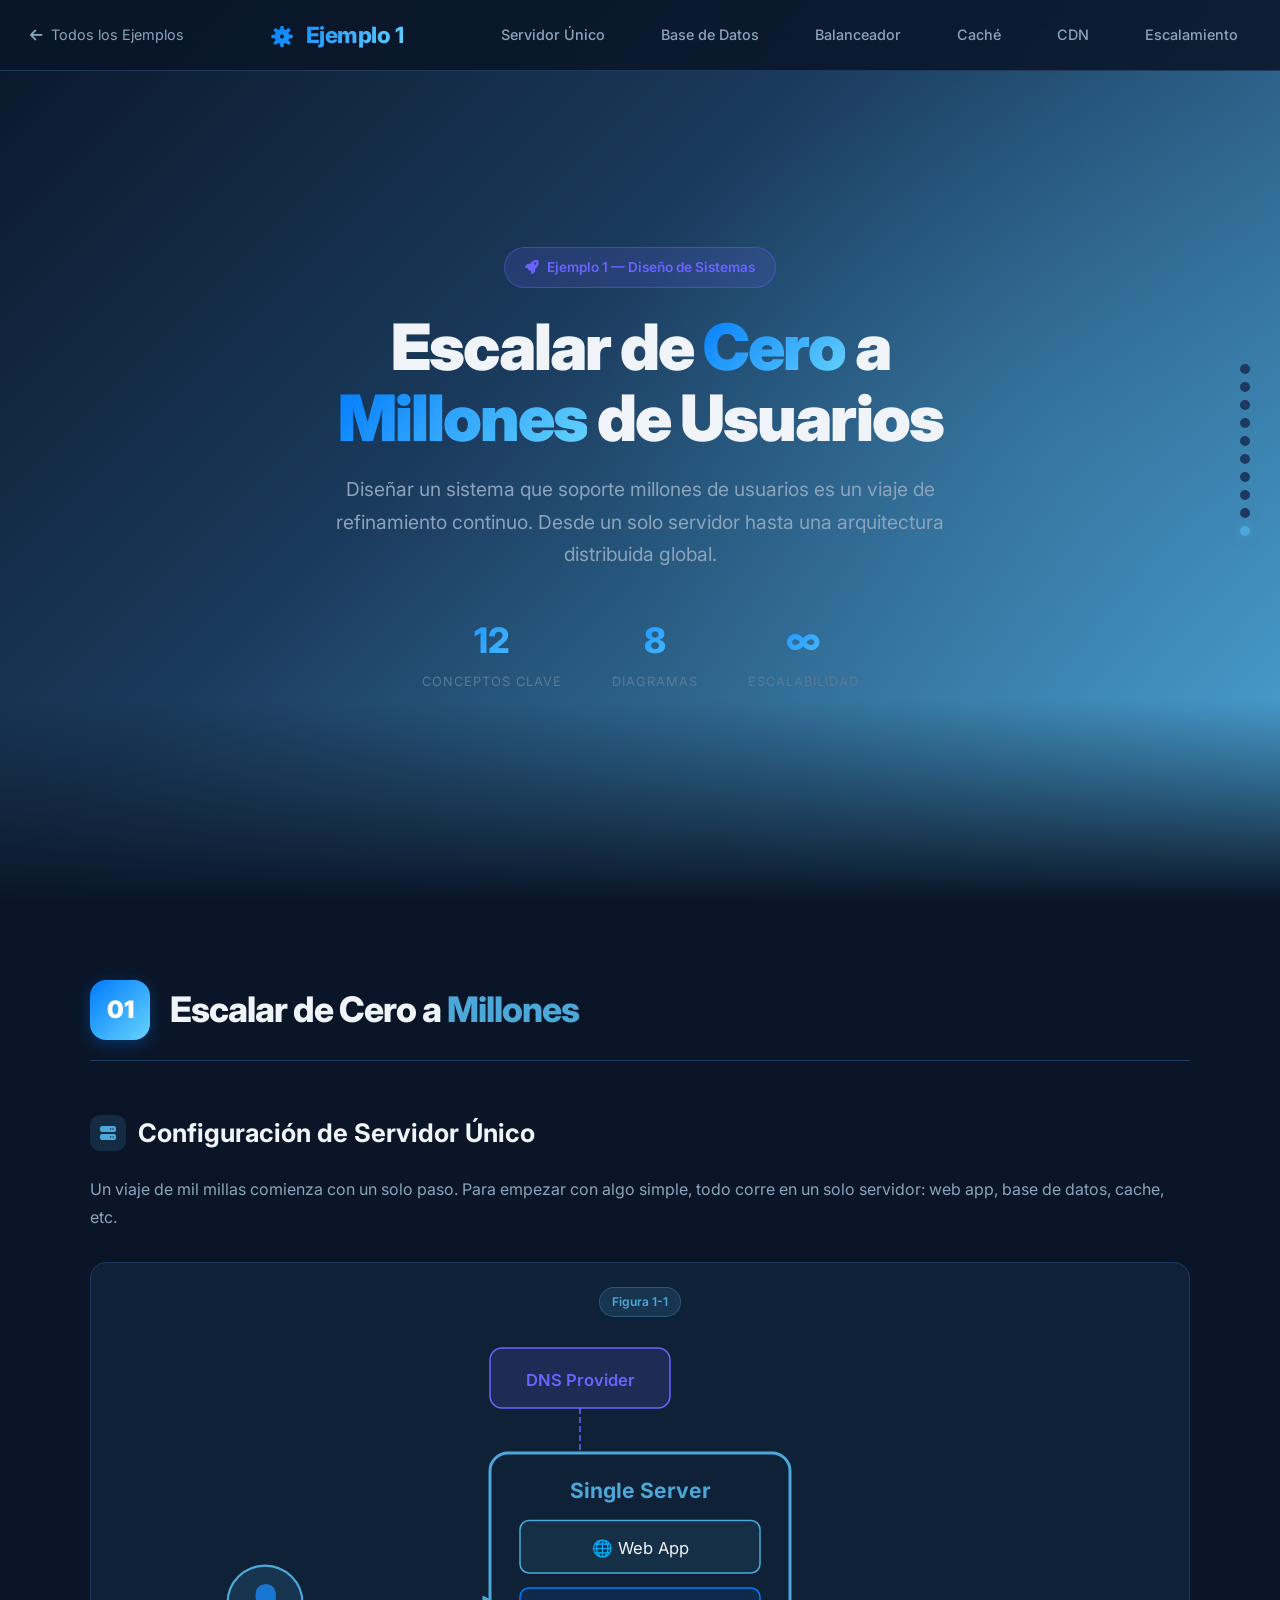
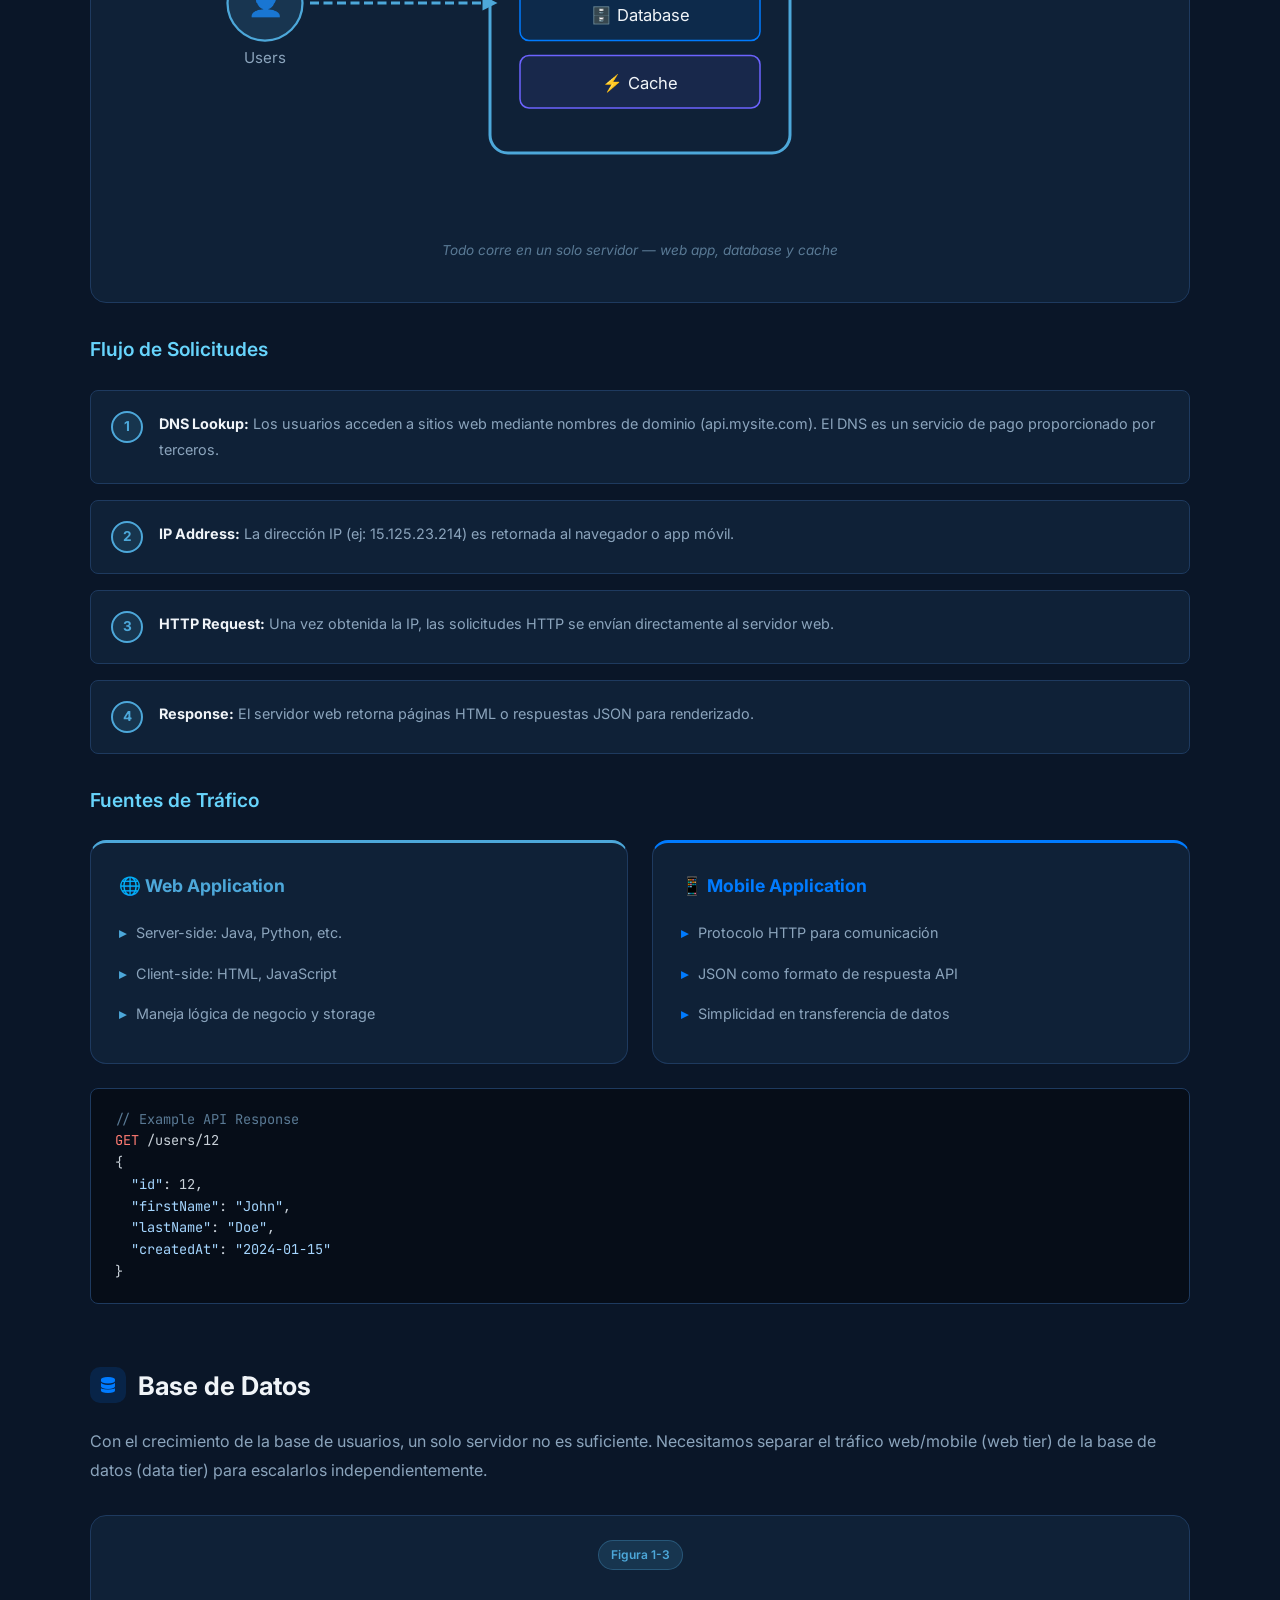
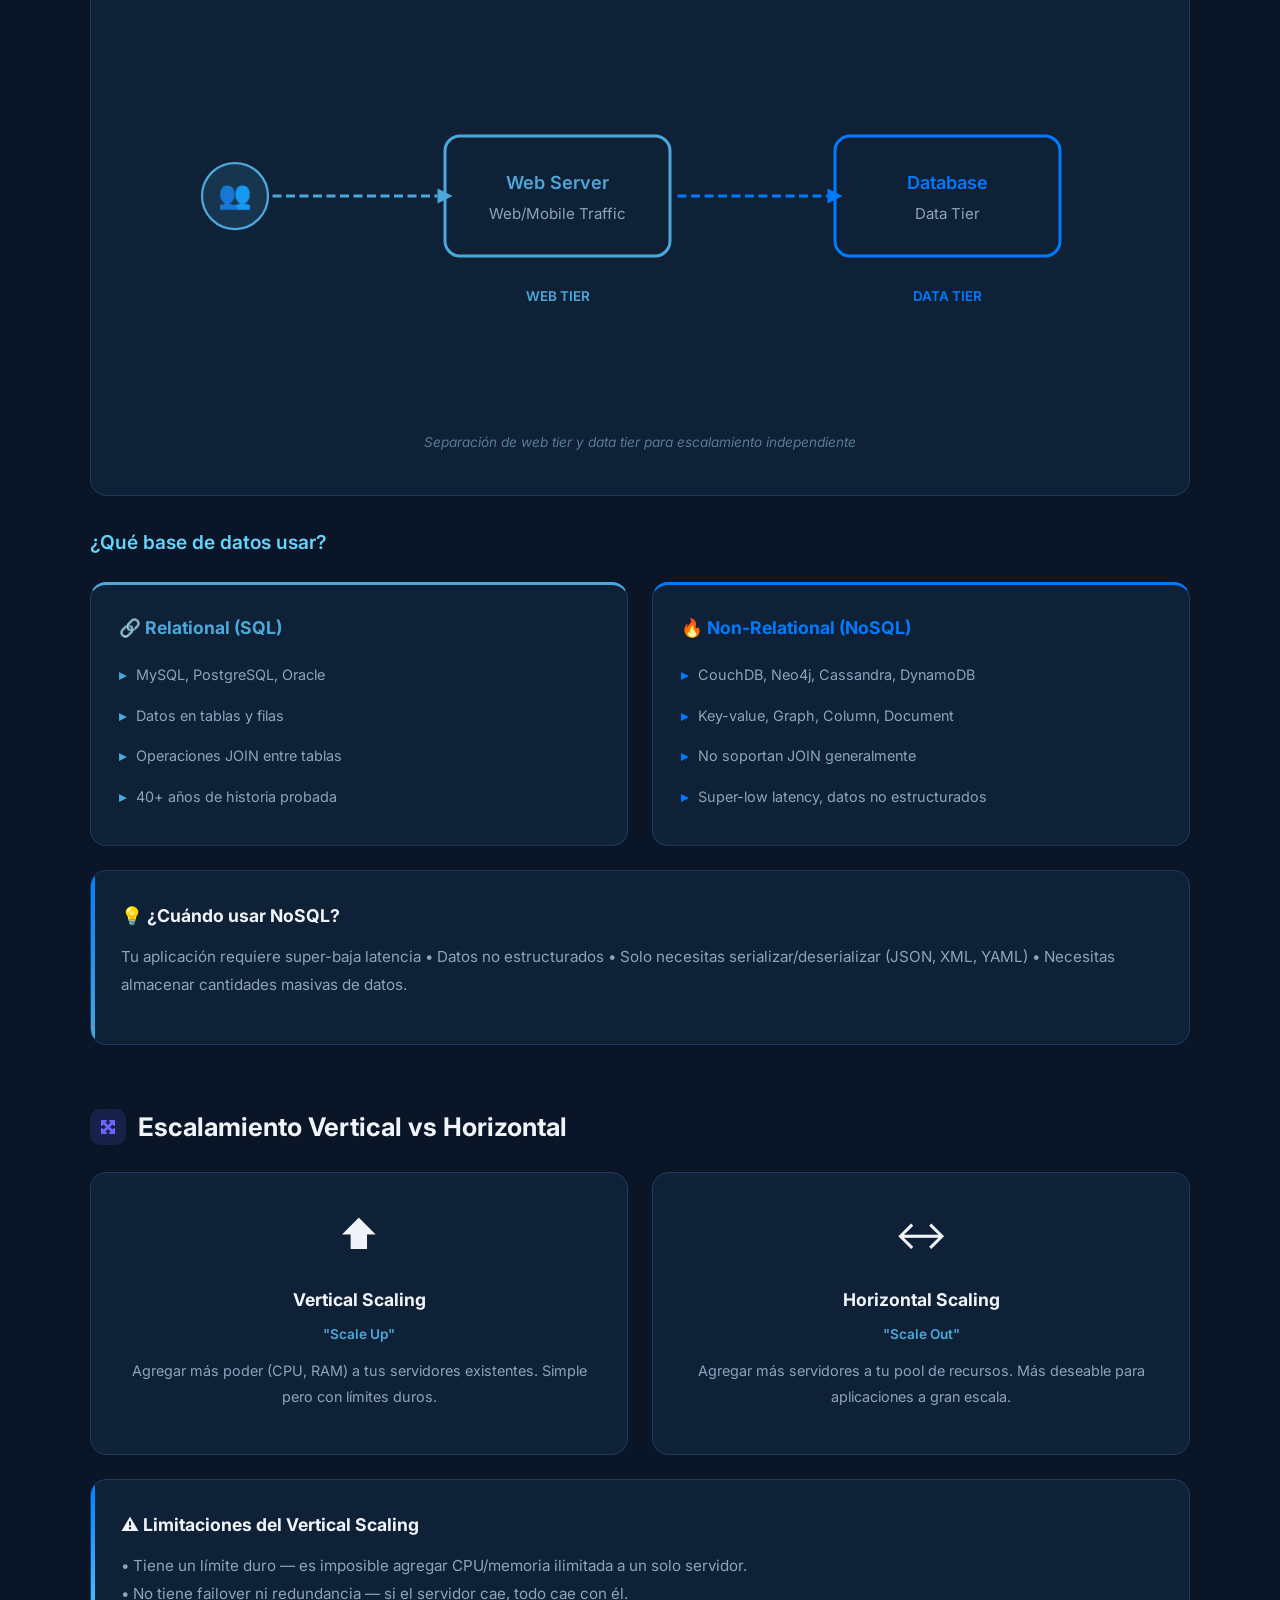
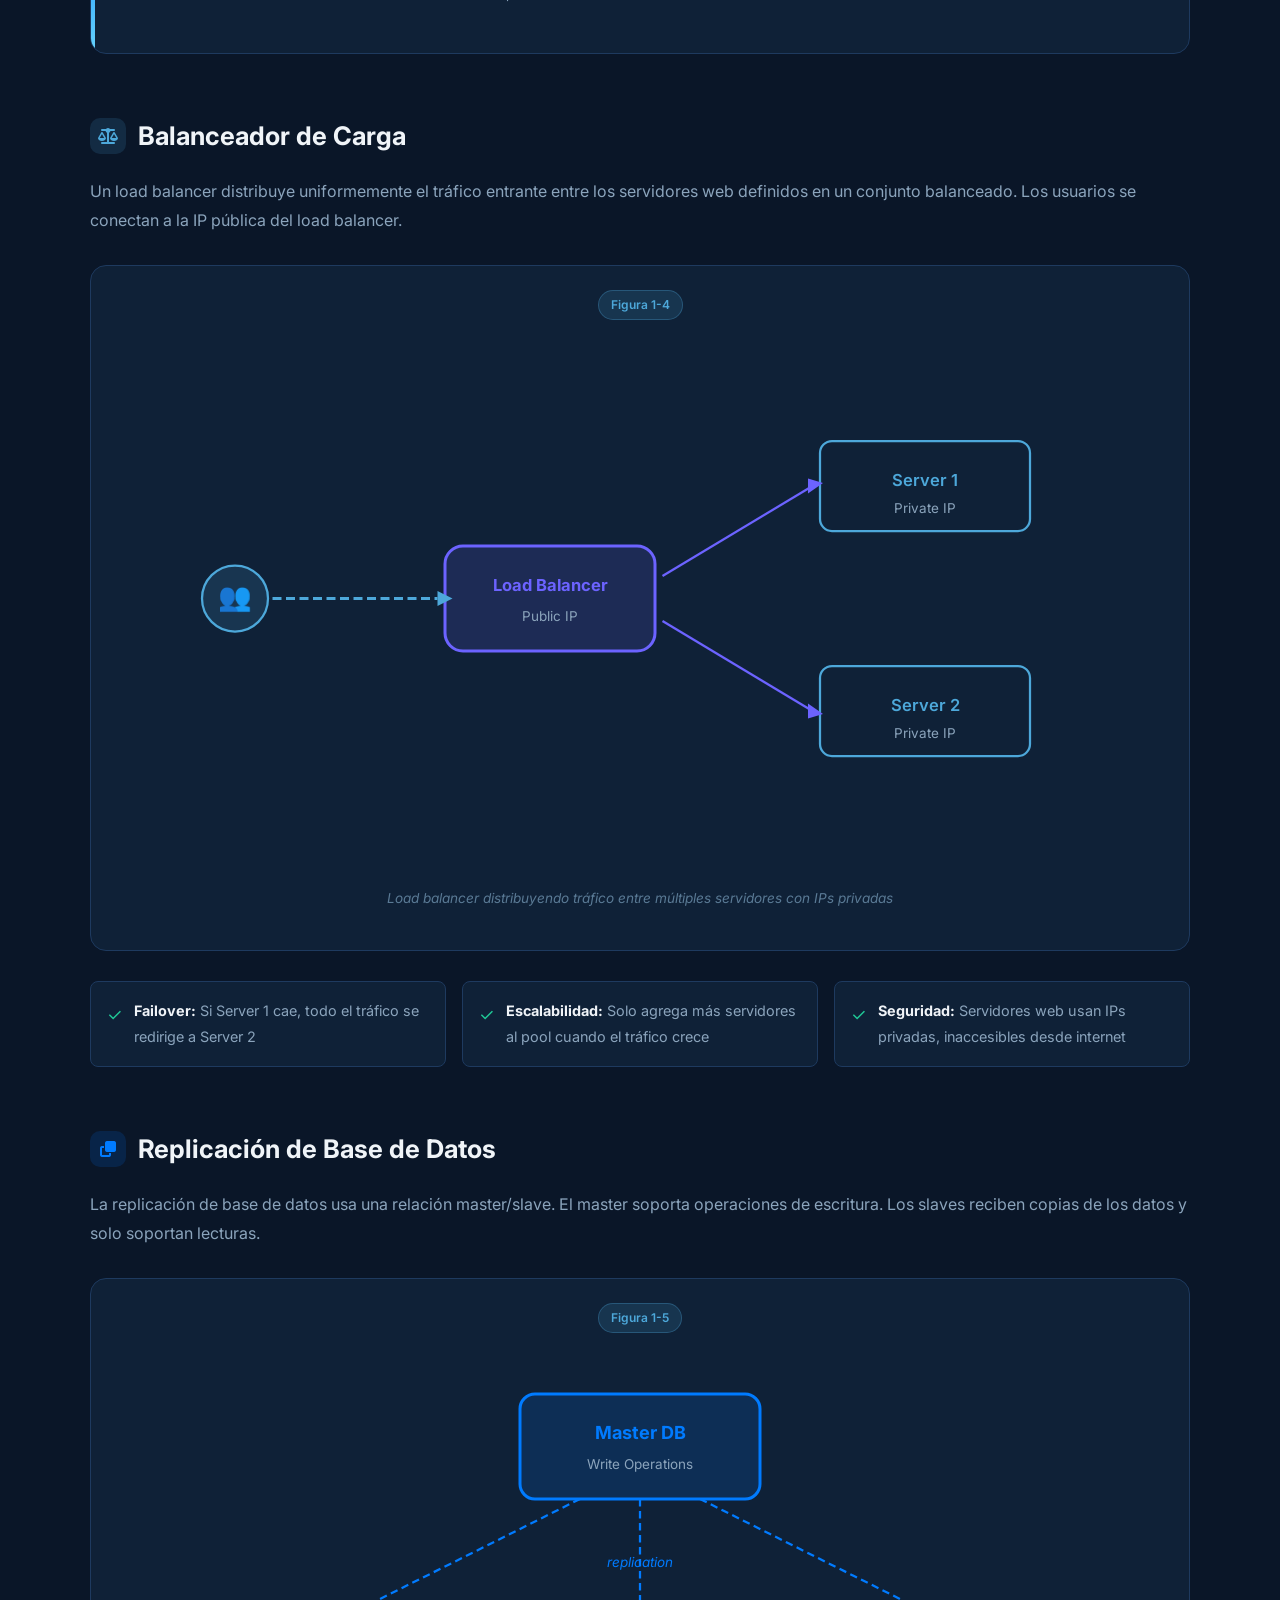
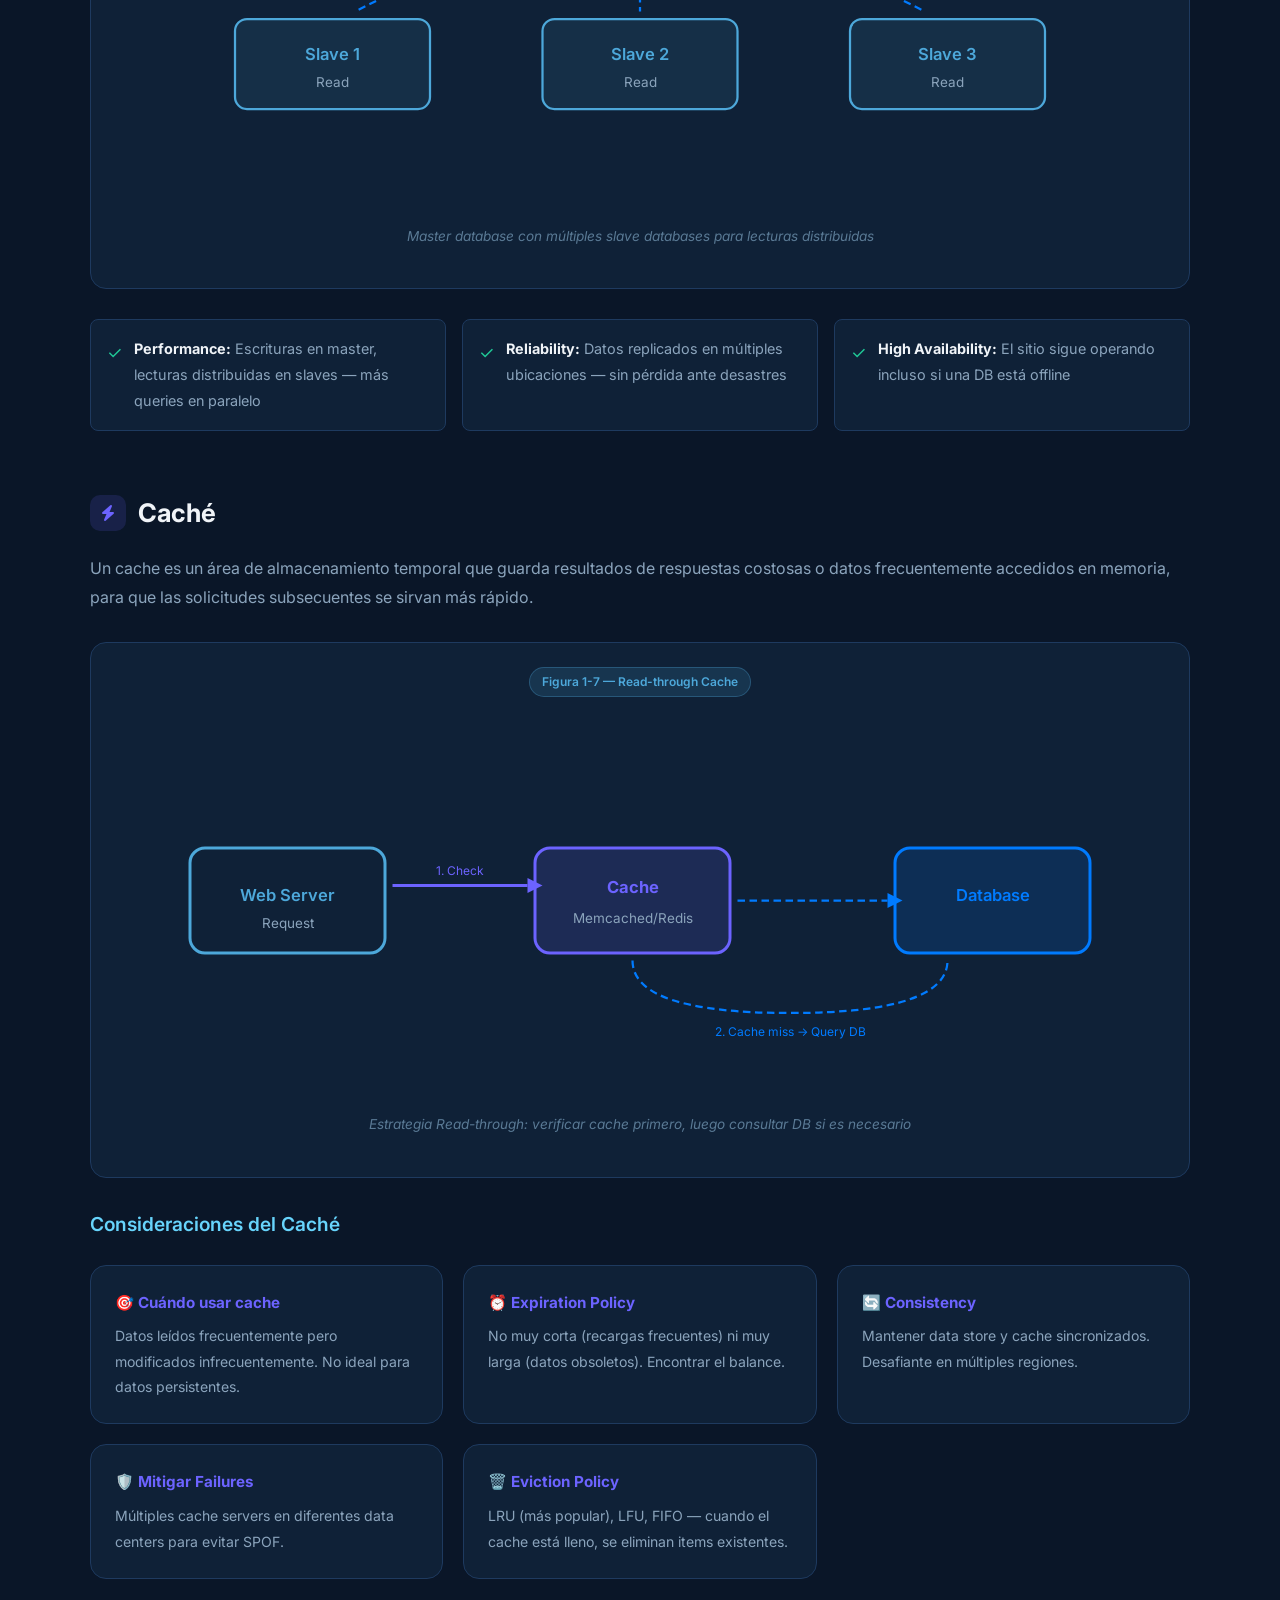
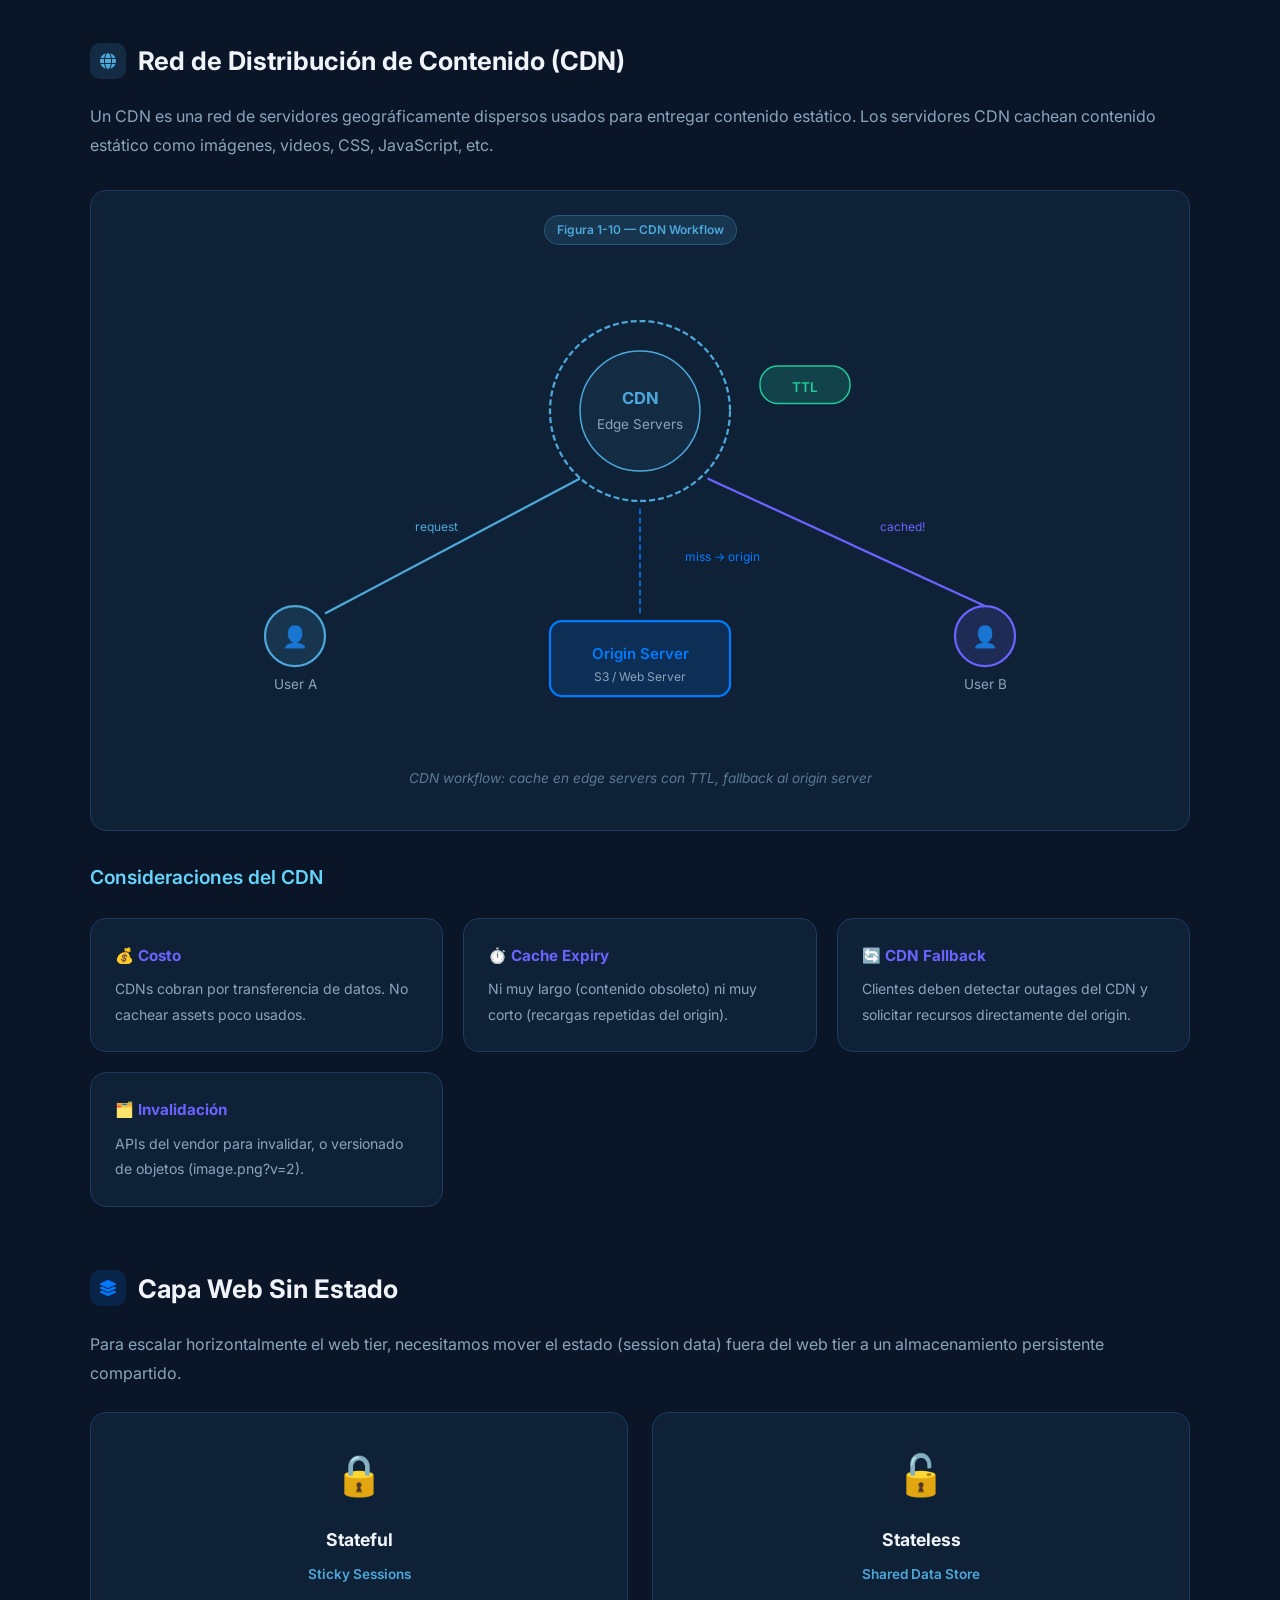
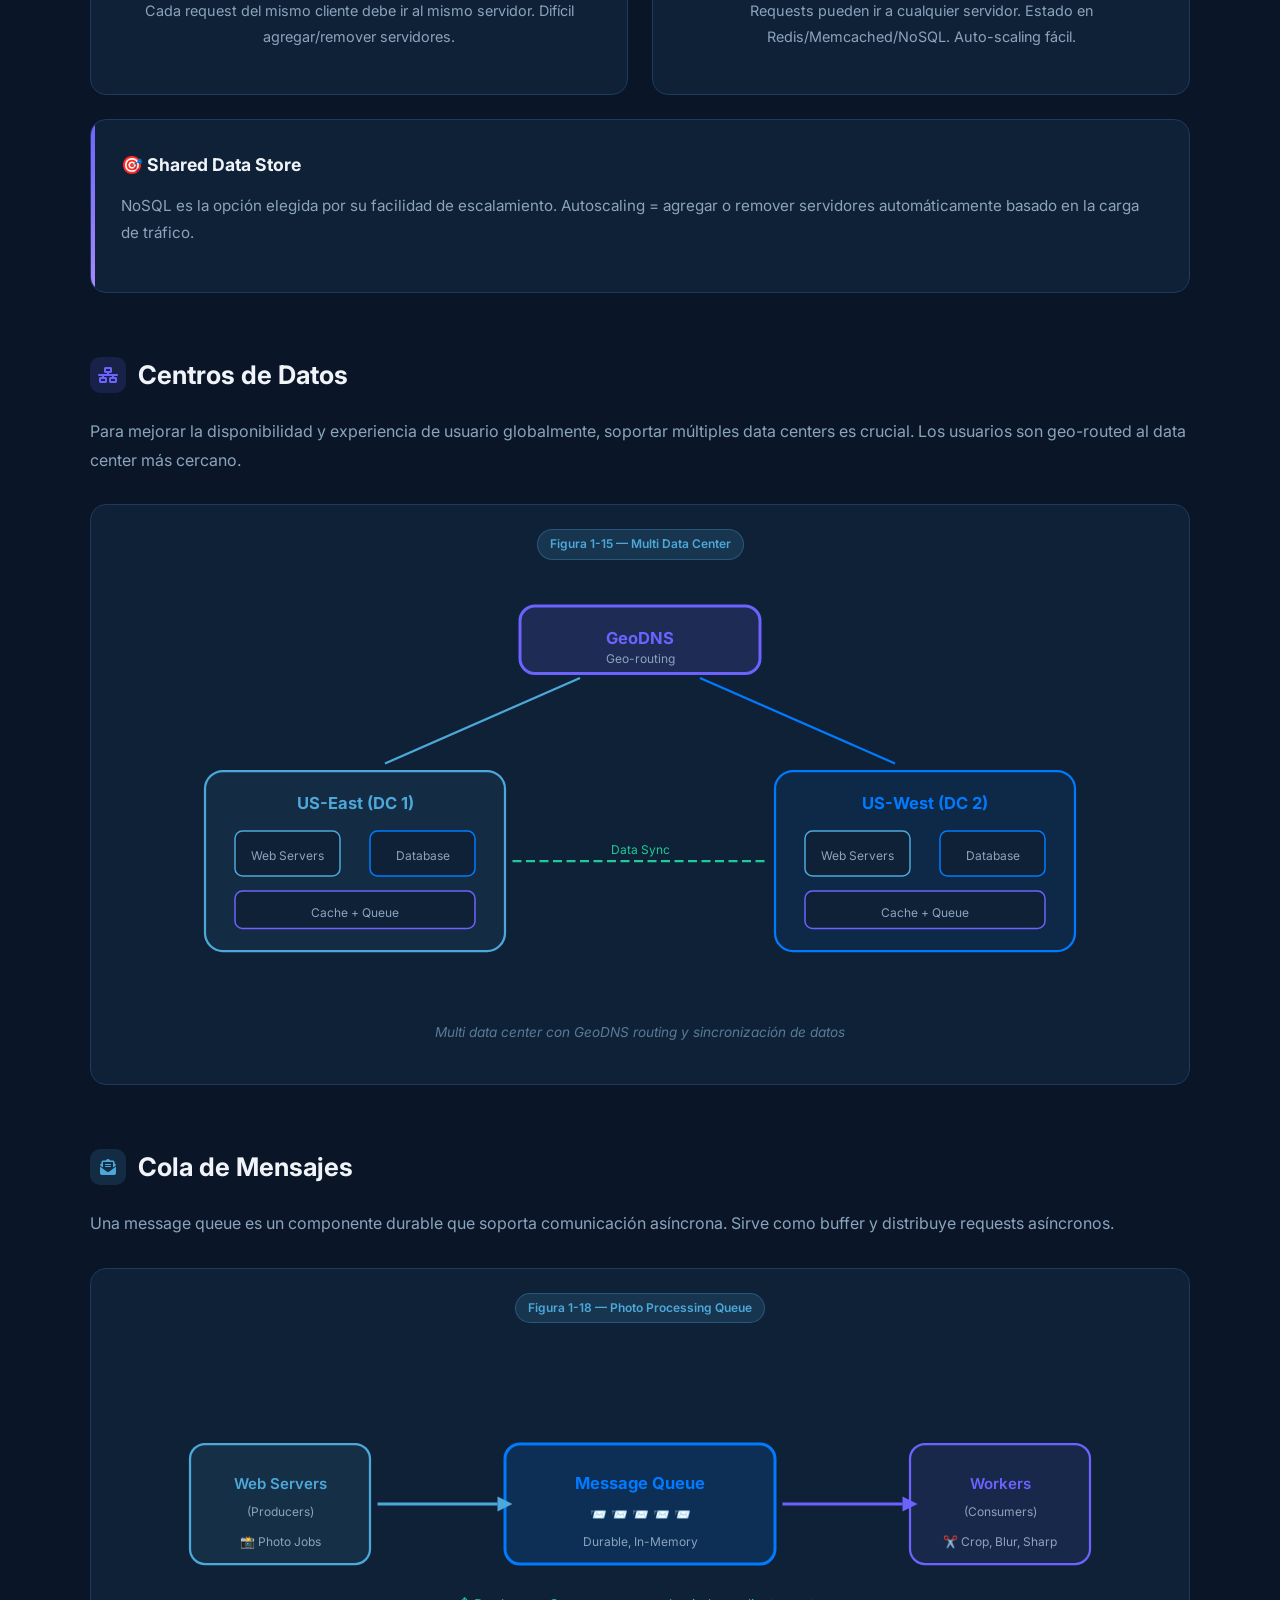
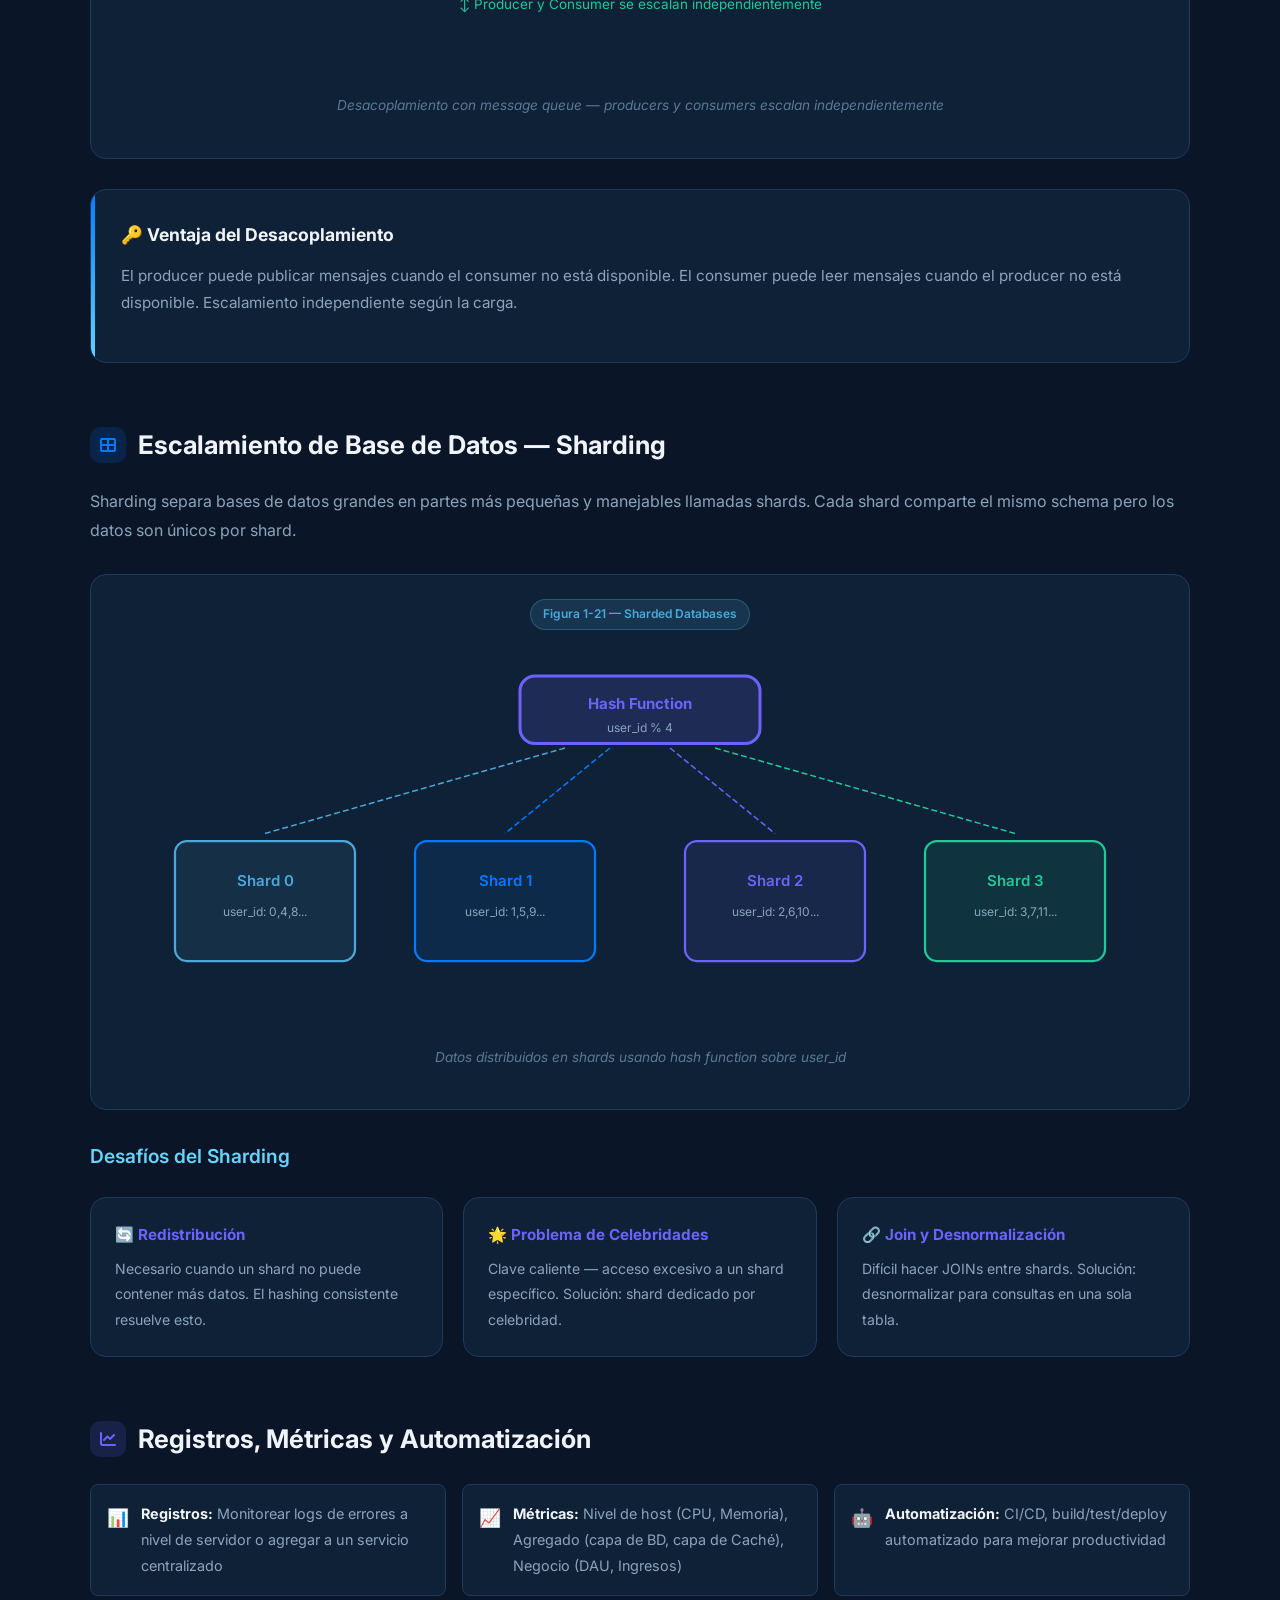
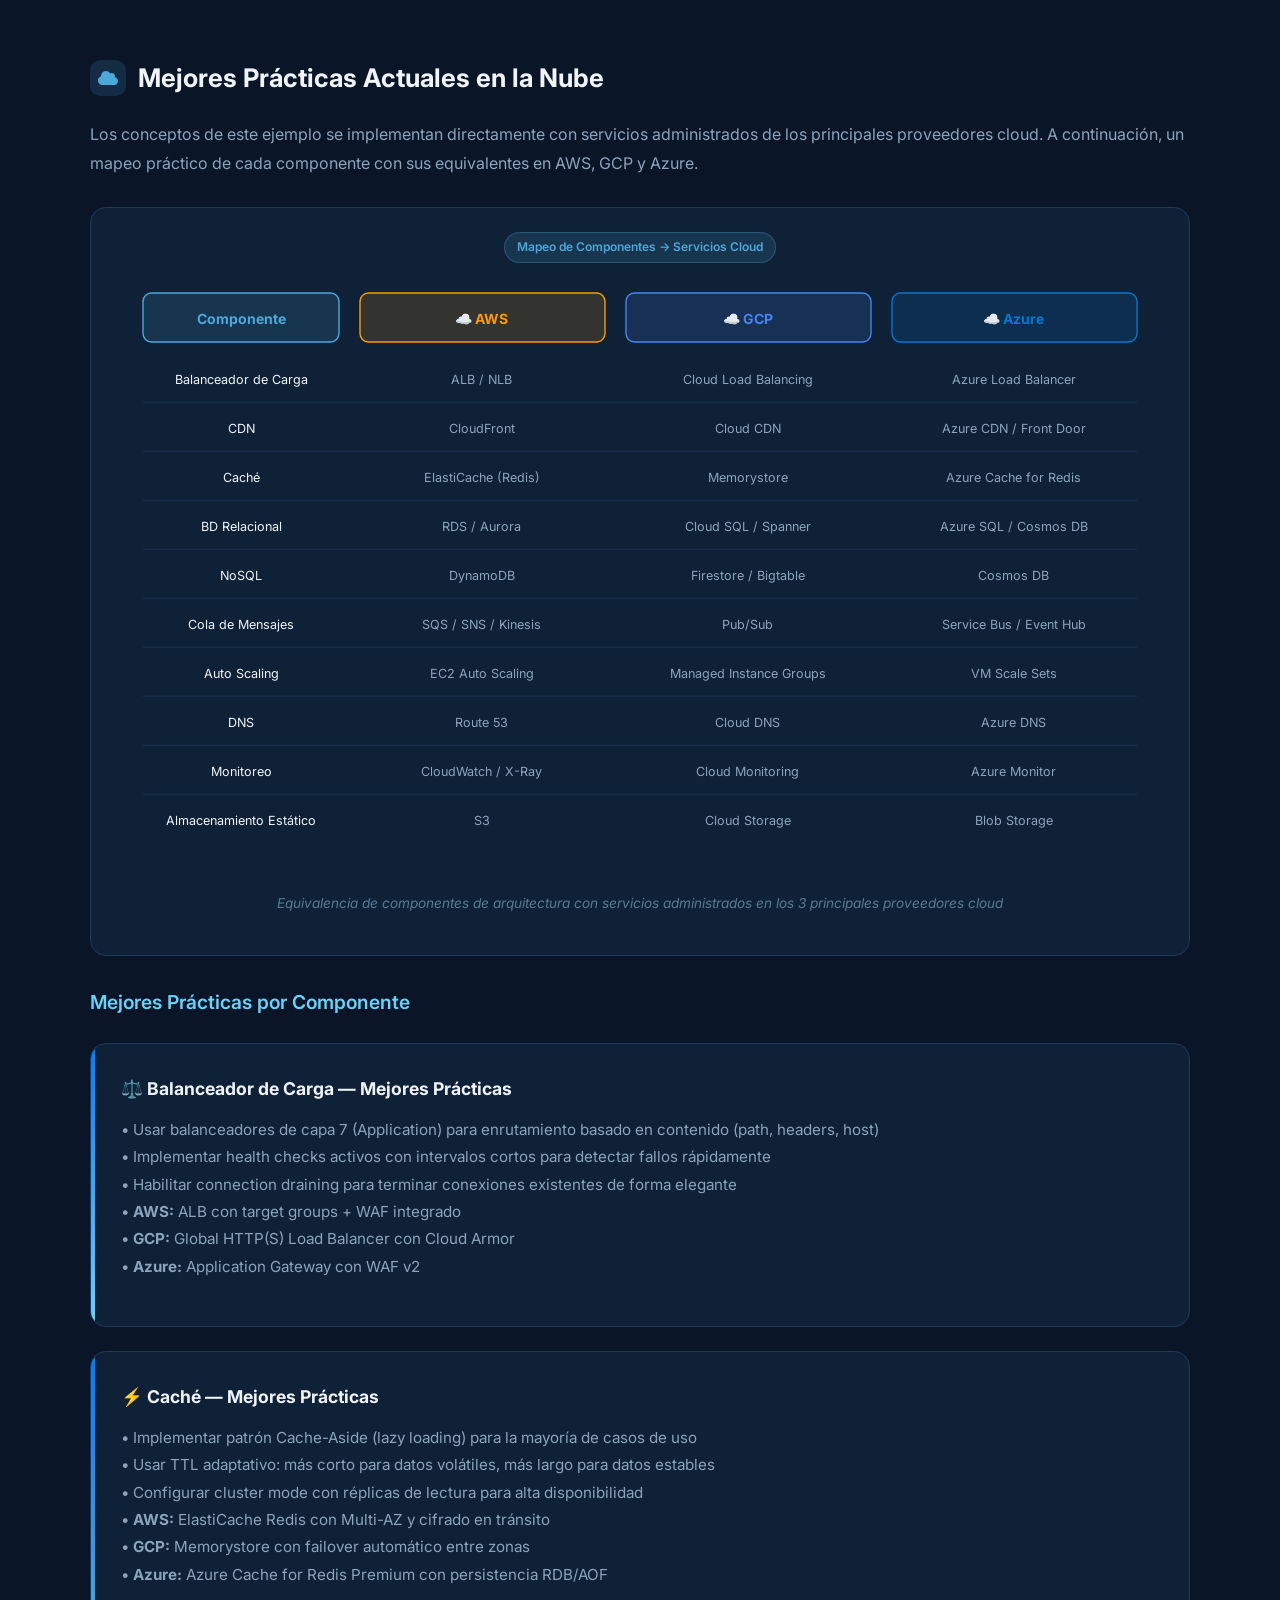
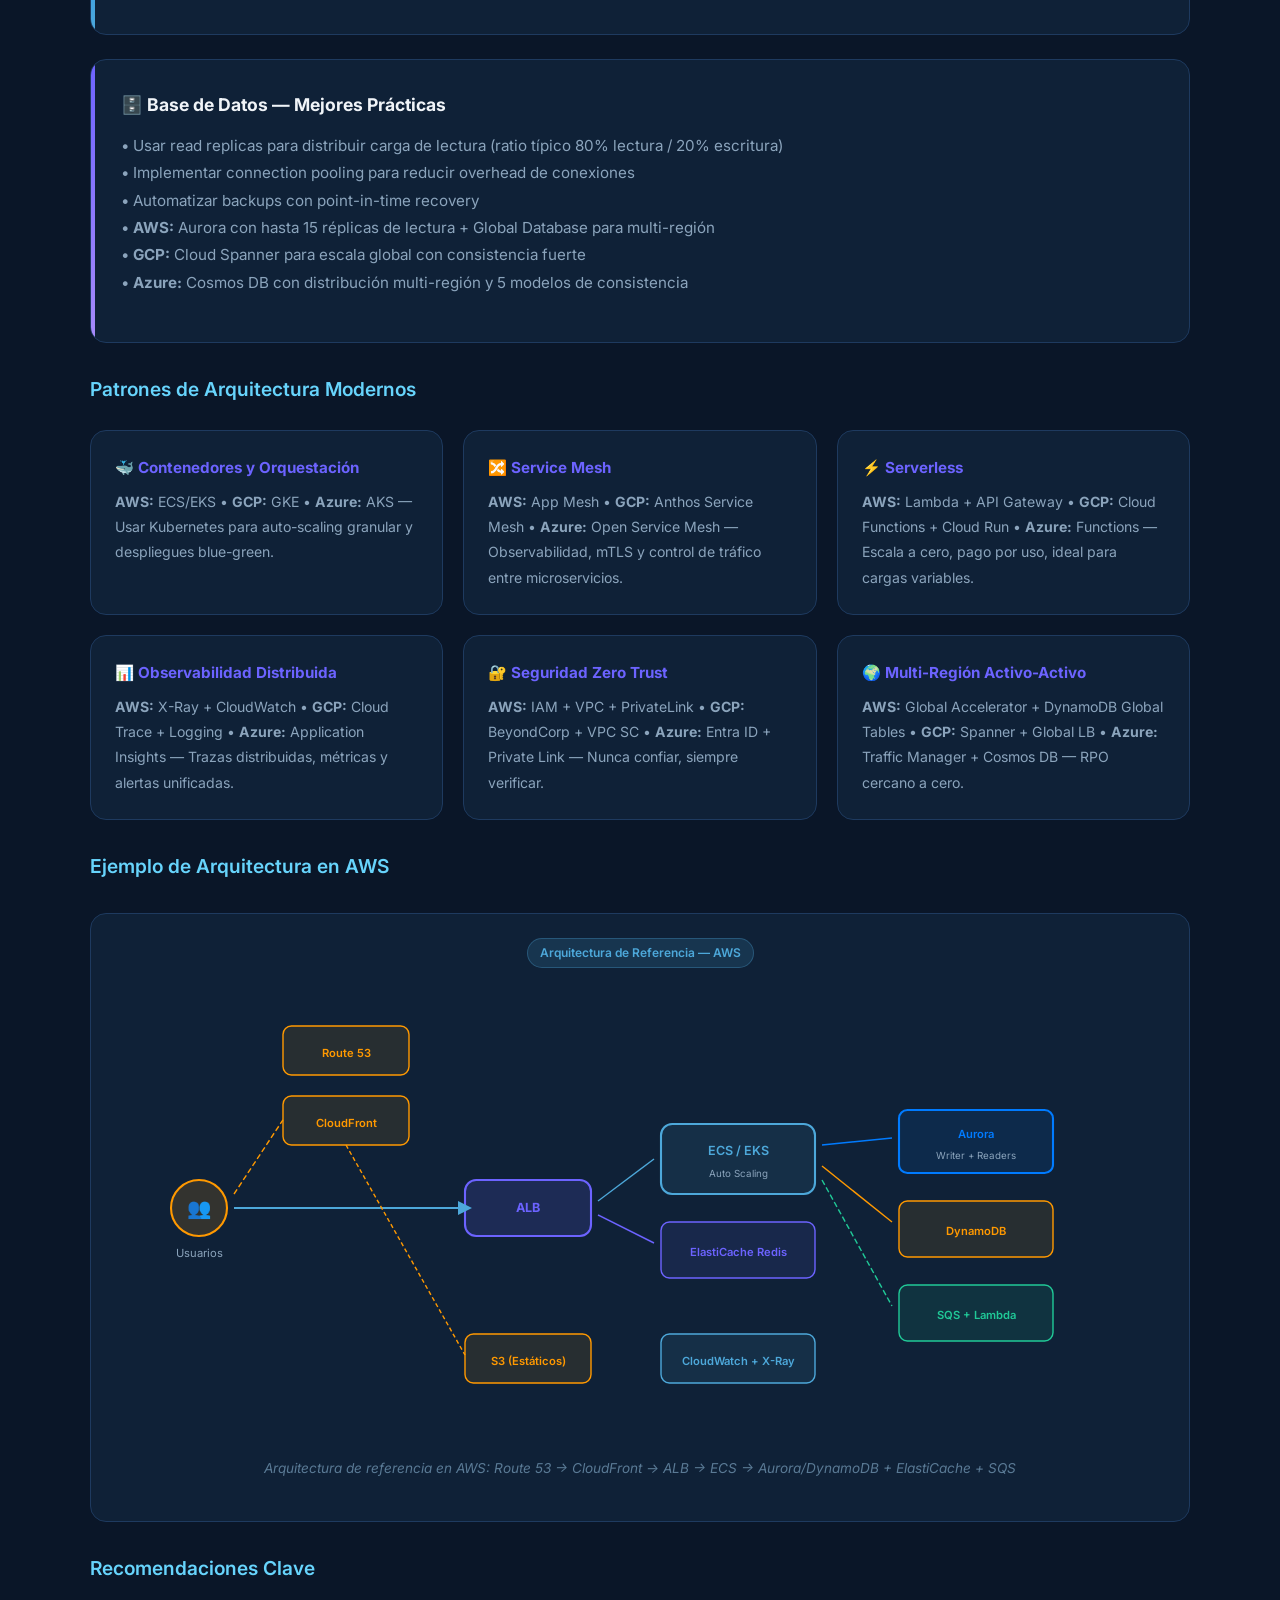
==== chapter1.html @ 15aa8e98 "hola" ====
<!DOCTYPE html>
<html lang="es">
<head>
    <meta charset="UTF-8">
    <meta name="viewport" content="width=device-width, initial-scale=1.0">
    <title>Diseño de Sistemas - Escalar de Cero a Millones</title>
    <meta name="description" content="Guía interactiva de Diseño de Sistemas: Escalar de cero a millones de usuarios. Arquitectura, balanceadores de carga, caché, CDN, sharding y más.">
    <meta name="author" content="José Ángel Sánchez Pérez">
    <!-- Open Graph -->
    <meta property="og:type" content="website">
    <meta property="og:title" content="Diseño de Sistemas - Escalar de Cero a Millones">
    <meta property="og:description" content="Guía visual e interactiva de diseño de sistemas a escala.">
    <!-- Fonts -->
    <link rel="preconnect" href="https://fonts.googleapis.com">
    <link rel="preconnect" href="https://fonts.gstatic.com" crossorigin>
    <link href="https://fonts.googleapis.com/css2?family=Inter:wght@300;400;500;600;700;800;900&family=JetBrains+Mono:wght@400;500&display=swap" rel="stylesheet">
    <link rel="stylesheet" href="https://cdnjs.cloudflare.com/ajax/libs/font-awesome/6.4.0/css/all.min.css">
    <!-- Styles -->
    <link rel="stylesheet" href="styles.css">
</head>
<body>
    <!-- Animated Grid Background -->
    <div class="bg-grid"></div>

    <!-- Navigation -->
    <nav class="navbar">
        <div class="nav-container">
            <a href="index.html" class="nav-back">
                <i class="fas fa-arrow-left"></i> Todos los Ejemplos
            </a>
            <a href="chapter1.html" class="nav-logo">
                <span class="logo-icon">⚙️</span> Ejemplo 1
            </a>
            <ul class="nav-menu">
                <li><a href="#single-server" class="nav-link">Servidor Único</a></li>
                <li><a href="#database" class="nav-link">Base de Datos</a></li>
                <li><a href="#load-balancer" class="nav-link">Balanceador</a></li>
                <li><a href="#cache" class="nav-link">Caché</a></li>
                <li><a href="#cdn" class="nav-link">CDN</a></li>
                <li><a href="#scaling" class="nav-link">Escalamiento</a></li>
            </ul>
        </div>
    </nav>

    <!-- Hero Section -->
    <section class="hero">
        <div class="hero-content">
            <div class="hero-badge">
                <i class="fas fa-rocket"></i> Ejemplo 1 — Diseño de Sistemas
            </div>
            <h1 class="hero-title">
                Escalar de <span class="gradient-text">Cero</span> a<br>
                <span class="gradient-text">Millones</span> de Usuarios
            </h1>
            <p class="hero-subtitle">
                Diseñar un sistema que soporte millones de usuarios es un viaje de refinamiento continuo.
                Desde un solo servidor hasta una arquitectura distribuida global.
            </p>
            <div class="hero-stats">
                <div class="hero-stat">
                    <div class="hero-stat-number">12</div>
                    <div class="hero-stat-label">Conceptos Clave</div>
                </div>
                <div class="hero-stat">
                    <div class="hero-stat-number">8</div>
                    <div class="hero-stat-label">Diagramas</div>
                </div>
                <div class="hero-stat">
                    <div class="hero-stat-number">∞</div>
                    <div class="hero-stat-label">Escalabilidad</div>
                </div>
            </div>
        </div>
    </section>

    <!-- Contenido del Ejemplo -->
    <section class="chapter-section">
        <div class="chapter-container">
            <!-- Encabezado -->
            <div class="chapter-header">
                <div class="chapter-number">01</div>
                <h2 class="chapter-title">Escalar de Cero a <span class="highlight">Millones</span></h2>
            </div>

            <!-- Single Server Setup -->
            <div class="content-block" id="single-server">
                <h2><span class="icon cyan"><i class="fas fa-server"></i></span> Configuración de Servidor Único</h2>
                <p>
                    Un viaje de mil millas comienza con un solo paso. Para empezar con algo simple, 
                    todo corre en un solo servidor: web app, base de datos, cache, etc.
                </p>
                <div class="diagram-container">
                    <span class="diagram-label">Figura 1-1</span>
                    <div class="svg-diagram">
                        <svg viewBox="0 0 700 320" xmlns="http://www.w3.org/2000/svg">
                            <rect x="250" y="80" width="200" height="200" rx="12" fill="#0f2137" stroke="#4da8da" stroke-width="2"/>
                            <text x="350" y="110" text-anchor="middle" fill="#4da8da" font-size="14" font-weight="700">Single Server</text>
                            <rect x="270" y="125" width="160" height="35" rx="6" fill="rgba(77,168,218,0.1)" stroke="#4da8da" stroke-width="1"/>
                            <text x="350" y="147" text-anchor="middle" fill="#f0f4f8" font-size="11">🌐 Web App</text>
                            <rect x="270" y="170" width="160" height="35" rx="6" fill="rgba(0,123,255,0.1)" stroke="#007bff" stroke-width="1"/>
                            <text x="350" y="192" text-anchor="middle" fill="#f0f4f8" font-size="11">🗄️ Database</text>
                            <rect x="270" y="215" width="160" height="35" rx="6" fill="rgba(108,99,255,0.1)" stroke="#6c63ff" stroke-width="1"/>
                            <text x="350" y="237" text-anchor="middle" fill="#f0f4f8" font-size="11">⚡ Cache</text>
                            <circle cx="100" cy="180" r="25" fill="rgba(77,168,218,0.15)" stroke="#4da8da" stroke-width="1.5"/>
                            <text x="100" y="185" text-anchor="middle" fill="#f0f4f8" font-size="20">👤</text>
                            <text x="100" y="220" text-anchor="middle" fill="#8ba4bc" font-size="10">Users</text>
                            <line x1="130" y1="180" x2="245" y2="180" stroke="#4da8da" stroke-width="2" stroke-dasharray="6,3"/>
                            <polygon points="245,175 255,180 245,185" fill="#4da8da"/>
                            <rect x="250" y="10" width="120" height="40" rx="8" fill="rgba(108,99,255,0.15)" stroke="#6c63ff" stroke-width="1"/>
                            <text x="310" y="35" text-anchor="middle" fill="#6c63ff" font-size="11" font-weight="600">DNS Provider</text>
                            <line x1="310" y1="50" x2="310" y2="78" stroke="#6c63ff" stroke-width="1" stroke-dasharray="4,2"/>
                        </svg>
                    </div>
                    <p class="diagram-caption">Todo corre en un solo servidor — web app, database y cache</p>
                </div>

                <h3>Flujo de Solicitudes</h3>
                <div class="flow-steps">
                    <div class="flow-step">
                        <div class="flow-step-number">1</div>
                        <div class="flow-step-content">
                            <p><strong>DNS Lookup:</strong> Los usuarios acceden a sitios web mediante nombres de dominio (api.mysite.com). El DNS es un servicio de pago proporcionado por terceros.</p>
                        </div>
                    </div>
                    <div class="flow-step">
                        <div class="flow-step-number">2</div>
                        <div class="flow-step-content">
                            <p><strong>IP Address:</strong> La dirección IP (ej: 15.125.23.214) es retornada al navegador o app móvil.</p>
                        </div>
                    </div>
                    <div class="flow-step">
                        <div class="flow-step-number">3</div>
                        <div class="flow-step-content">
                            <p><strong>HTTP Request:</strong> Una vez obtenida la IP, las solicitudes HTTP se envían directamente al servidor web.</p>
                        </div>
                    </div>
                    <div class="flow-step">
                        <div class="flow-step-number">4</div>
                        <div class="flow-step-content">
                            <p><strong>Response:</strong> El servidor web retorna páginas HTML o respuestas JSON para renderizado.</p>
                        </div>
                    </div>
                </div>

                <h3>Fuentes de Tráfico</h3>
                <div class="comparison-grid">
                    <div class="comparison-card sql">
                        <h4>🌐 Web Application</h4>
                        <ul>
                            <li>Server-side: Java, Python, etc.</li>
                            <li>Client-side: HTML, JavaScript</li>
                            <li>Maneja lógica de negocio y storage</li>
                        </ul>
                    </div>
                    <div class="comparison-card nosql">
                        <h4>📱 Mobile Application</h4>
                        <ul>
                            <li>Protocolo HTTP para comunicación</li>
                            <li>JSON como formato de respuesta API</li>
                            <li>Simplicidad en transferencia de datos</li>
                        </ul>
                    </div>
                </div>
                <div class="code-block">
                    <span class="comment">// Example API Response</span><br>
                    <span class="keyword">GET</span> /users/12<br>
                    {<br>
                    &nbsp;&nbsp;<span class="string">"id"</span>: 12,<br>
                    &nbsp;&nbsp;<span class="string">"firstName"</span>: <span class="string">"John"</span>,<br>
                    &nbsp;&nbsp;<span class="string">"lastName"</span>: <span class="string">"Doe"</span>,<br>
                    &nbsp;&nbsp;<span class="string">"createdAt"</span>: <span class="string">"2024-01-15"</span><br>
                    }
                </div>
            </div>

            <!-- Database Section -->
            <div class="content-block" id="database">
                <h2><span class="icon orange"><i class="fas fa-database"></i></span> Base de Datos</h2>
                <p>
                    Con el crecimiento de la base de usuarios, un solo servidor no es suficiente. 
                    Necesitamos separar el tráfico web/mobile (web tier) de la base de datos (data tier) 
                    para escalarlos independientemente.
                </p>
                <div class="diagram-container">
                    <span class="diagram-label">Figura 1-3</span>
                    <div class="svg-diagram">
                        <svg viewBox="0 0 700 280" xmlns="http://www.w3.org/2000/svg">
                            <circle cx="80" cy="140" r="22" fill="rgba(77,168,218,0.15)" stroke="#4da8da" stroke-width="1.5"/>
                            <text x="80" y="145" text-anchor="middle" fill="#f0f4f8" font-size="18">👥</text>
                            <rect x="220" y="100" width="150" height="80" rx="10" fill="#0f2137" stroke="#4da8da" stroke-width="2"/>
                            <text x="295" y="135" text-anchor="middle" fill="#4da8da" font-size="12" font-weight="600">Web Server</text>
                            <text x="295" y="155" text-anchor="middle" fill="#8ba4bc" font-size="10">Web/Mobile Traffic</text>
                            <rect x="480" y="100" width="150" height="80" rx="10" fill="#0f2137" stroke="#007bff" stroke-width="2"/>
                            <text x="555" y="135" text-anchor="middle" fill="#007bff" font-size="12" font-weight="600">Database</text>
                            <text x="555" y="155" text-anchor="middle" fill="#8ba4bc" font-size="10">Data Tier</text>
                            <line x1="105" y1="140" x2="215" y2="140" stroke="#4da8da" stroke-width="2" stroke-dasharray="6,3"/>
                            <polygon points="215,135 225,140 215,145" fill="#4da8da"/>
                            <line x1="375" y1="140" x2="475" y2="140" stroke="#007bff" stroke-width="2" stroke-dasharray="6,3"/>
                            <polygon points="475,135 485,140 475,145" fill="#007bff"/>
                            <text x="295" y="210" text-anchor="middle" fill="#4da8da" font-size="9" font-weight="600">WEB TIER</text>
                            <text x="555" y="210" text-anchor="middle" fill="#007bff" font-size="9" font-weight="600">DATA TIER</text>
                        </svg>
                    </div>
                    <p class="diagram-caption">Separación de web tier y data tier para escalamiento independiente</p>
                </div>

                <h3>¿Qué base de datos usar?</h3>
                <div class="comparison-grid">
                    <div class="comparison-card sql">
                        <h4>🔗 Relational (SQL)</h4>
                        <ul>
                            <li>MySQL, PostgreSQL, Oracle</li>
                            <li>Datos en tablas y filas</li>
                            <li>Operaciones JOIN entre tablas</li>
                            <li>40+ años de historia probada</li>
                        </ul>
                    </div>
                    <div class="comparison-card nosql">
                        <h4>🔥 Non-Relational (NoSQL)</h4>
                        <ul>
                            <li>CouchDB, Neo4j, Cassandra, DynamoDB</li>
                            <li>Key-value, Graph, Column, Document</li>
                            <li>No soportan JOIN generalmente</li>
                            <li>Super-low latency, datos no estructurados</li>
                        </ul>
                    </div>
                </div>
                <div class="info-card orange">
                    <h4>💡 ¿Cuándo usar NoSQL?</h4>
                    <p>Tu aplicación requiere super-baja latencia • Datos no estructurados • Solo necesitas serializar/deserializar (JSON, XML, YAML) • Necesitas almacenar cantidades masivas de datos.</p>
                </div>
            </div>

            <!-- Vertical vs Horizontal Scaling -->
            <div class="content-block" id="scaling-types">
                <h2><span class="icon purple"><i class="fas fa-expand-arrows-alt"></i></span> Escalamiento Vertical vs Horizontal</h2>
                <div class="scaling-grid">
                    <div class="scaling-card">
                        <div class="scaling-icon">⬆️</div>
                        <h4>Vertical Scaling</h4>
                        <div class="subtitle">"Scale Up"</div>
                        <p>Agregar más poder (CPU, RAM) a tus servidores existentes. Simple pero con límites duros.</p>
                    </div>
                    <div class="scaling-card">
                        <div class="scaling-icon">↔️</div>
                        <h4>Horizontal Scaling</h4>
                        <div class="subtitle">"Scale Out"</div>
                        <p>Agregar más servidores a tu pool de recursos. Más deseable para aplicaciones a gran escala.</p>
                    </div>
                </div>
                <div class="info-card">
                    <h4>⚠️ Limitaciones del Vertical Scaling</h4>
                    <p>• Tiene un límite duro — es imposible agregar CPU/memoria ilimitada a un solo servidor.<br>
                    • No tiene failover ni redundancia — si el servidor cae, todo cae con él.</p>
                </div>
            </div>

            <!-- Load Balancer -->
            <div class="content-block" id="load-balancer">
                <h2><span class="icon cyan"><i class="fas fa-balance-scale"></i></span> Balanceador de Carga</h2>
                <p>
                    Un load balancer distribuye uniformemente el tráfico entrante entre los servidores web 
                    definidos en un conjunto balanceado. Los usuarios se conectan a la IP pública del load balancer.
                </p>
                <div class="diagram-container">
                    <span class="diagram-label">Figura 1-4</span>
                    <div class="svg-diagram">
                        <svg viewBox="0 0 700 350" xmlns="http://www.w3.org/2000/svg">
                            <circle cx="80" cy="175" r="22" fill="rgba(77,168,218,0.15)" stroke="#4da8da" stroke-width="1.5"/>
                            <text x="80" y="180" text-anchor="middle" fill="#f0f4f8" font-size="18">👥</text>
                            <rect x="220" y="140" width="140" height="70" rx="12" fill="rgba(108,99,255,0.15)" stroke="#6c63ff" stroke-width="2"/>
                            <text x="290" y="170" text-anchor="middle" fill="#6c63ff" font-size="11" font-weight="700">Load Balancer</text>
                            <text x="290" y="190" text-anchor="middle" fill="#8ba4bc" font-size="9">Public IP</text>
                            <rect x="470" y="70" width="140" height="60" rx="8" fill="#0f2137" stroke="#4da8da" stroke-width="1.5"/>
                            <text x="540" y="100" text-anchor="middle" fill="#4da8da" font-size="11" font-weight="600">Server 1</text>
                            <text x="540" y="118" text-anchor="middle" fill="#8ba4bc" font-size="9">Private IP</text>
                            <rect x="470" y="220" width="140" height="60" rx="8" fill="#0f2137" stroke="#4da8da" stroke-width="1.5"/>
                            <text x="540" y="250" text-anchor="middle" fill="#4da8da" font-size="11" font-weight="600">Server 2</text>
                            <text x="540" y="268" text-anchor="middle" fill="#8ba4bc" font-size="9">Private IP</text>
                            <line x1="105" y1="175" x2="215" y2="175" stroke="#4da8da" stroke-width="2" stroke-dasharray="6,3"/>
                            <polygon points="215,170 225,175 215,180" fill="#4da8da"/>
                            <line x1="365" y1="160" x2="465" y2="100" stroke="#6c63ff" stroke-width="1.5"/>
                            <polygon points="462,95 472,98 462,105" fill="#6c63ff"/>
                            <line x1="365" y1="190" x2="465" y2="250" stroke="#6c63ff" stroke-width="1.5"/>
                            <polygon points="462,245 472,252 462,255" fill="#6c63ff"/>
                        </svg>
                    </div>
                    <p class="diagram-caption">Load balancer distribuyendo tráfico entre múltiples servidores con IPs privadas</p>
                </div>
                <div class="advantages-list">
                    <div class="advantage-item">
                        <span class="check">✓</span>
                        <p><strong>Failover:</strong> Si Server 1 cae, todo el tráfico se redirige a Server 2</p>
                    </div>
                    <div class="advantage-item">
                        <span class="check">✓</span>
                        <p><strong>Escalabilidad:</strong> Solo agrega más servidores al pool cuando el tráfico crece</p>
                    </div>
                    <div class="advantage-item">
                        <span class="check">✓</span>
                        <p><strong>Seguridad:</strong> Servidores web usan IPs privadas, inaccesibles desde internet</p>
                    </div>
                </div>
            </div>

            <!-- Database Replication -->
            <div class="content-block" id="db-replication">
                <h2><span class="icon orange"><i class="fas fa-clone"></i></span> Replicación de Base de Datos</h2>
                <p>
                    La replicación de base de datos usa una relación master/slave. El master soporta operaciones 
                    de escritura. Los slaves reciben copias de los datos y solo soportan lecturas.
                </p>
                <div class="diagram-container">
                    <span class="diagram-label">Figura 1-5</span>
                    <div class="svg-diagram">
                        <svg viewBox="0 0 700 300" xmlns="http://www.w3.org/2000/svg">
                            <rect x="270" y="30" width="160" height="70" rx="10" fill="rgba(0,123,255,0.15)" stroke="#007bff" stroke-width="2"/>
                            <text x="350" y="60" text-anchor="middle" fill="#007bff" font-size="12" font-weight="700">Master DB</text>
                            <text x="350" y="80" text-anchor="middle" fill="#8ba4bc" font-size="9">Write Operations</text>
                            <rect x="80" y="180" width="130" height="60" rx="8" fill="rgba(77,168,218,0.1)" stroke="#4da8da" stroke-width="1.5"/>
                            <text x="145" y="207" text-anchor="middle" fill="#4da8da" font-size="11" font-weight="600">Slave 1</text>
                            <text x="145" y="225" text-anchor="middle" fill="#8ba4bc" font-size="9">Read</text>
                            <rect x="285" y="180" width="130" height="60" rx="8" fill="rgba(77,168,218,0.1)" stroke="#4da8da" stroke-width="1.5"/>
                            <text x="350" y="207" text-anchor="middle" fill="#4da8da" font-size="11" font-weight="600">Slave 2</text>
                            <text x="350" y="225" text-anchor="middle" fill="#8ba4bc" font-size="9">Read</text>
                            <rect x="490" y="180" width="130" height="60" rx="8" fill="rgba(77,168,218,0.1)" stroke="#4da8da" stroke-width="1.5"/>
                            <text x="555" y="207" text-anchor="middle" fill="#4da8da" font-size="11" font-weight="600">Slave 3</text>
                            <text x="555" y="225" text-anchor="middle" fill="#8ba4bc" font-size="9">Read</text>
                            <line x1="310" y1="100" x2="160" y2="175" stroke="#007bff" stroke-width="1.5" stroke-dasharray="5,3"/>
                            <line x1="350" y1="100" x2="350" y2="175" stroke="#007bff" stroke-width="1.5" stroke-dasharray="5,3"/>
                            <line x1="390" y1="100" x2="540" y2="175" stroke="#007bff" stroke-width="1.5" stroke-dasharray="5,3"/>
                            <text x="350" y="145" text-anchor="middle" fill="#007bff" font-size="9" font-style="italic">replication</text>
                        </svg>
                    </div>
                    <p class="diagram-caption">Master database con múltiples slave databases para lecturas distribuidas</p>
                </div>
                <div class="advantages-list">
                    <div class="advantage-item">
                        <span class="check">✓</span>
                        <p><strong>Performance:</strong> Escrituras en master, lecturas distribuidas en slaves — más queries en paralelo</p>
                    </div>
                    <div class="advantage-item">
                        <span class="check">✓</span>
                        <p><strong>Reliability:</strong> Datos replicados en múltiples ubicaciones — sin pérdida ante desastres</p>
                    </div>
                    <div class="advantage-item">
                        <span class="check">✓</span>
                        <p><strong>High Availability:</strong> El sitio sigue operando incluso si una DB está offline</p>
                    </div>
                </div>
            </div>

            <!-- Cache Section -->
            <div class="content-block" id="cache">
                <h2><span class="icon purple"><i class="fas fa-bolt"></i></span> Caché</h2>
                <p>
                    Un cache es un área de almacenamiento temporal que guarda resultados de respuestas costosas 
                    o datos frecuentemente accedidos en memoria, para que las solicitudes subsecuentes se sirvan más rápido.
                </p>
                <div class="diagram-container">
                    <span class="diagram-label">Figura 1-7 — Read-through Cache</span>
                    <div class="svg-diagram">
                        <svg viewBox="0 0 700 250" xmlns="http://www.w3.org/2000/svg">
                            <rect x="50" y="90" width="130" height="70" rx="10" fill="#0f2137" stroke="#4da8da" stroke-width="2"/>
                            <text x="115" y="125" text-anchor="middle" fill="#4da8da" font-size="11" font-weight="600">Web Server</text>
                            <text x="115" y="143" text-anchor="middle" fill="#8ba4bc" font-size="9">Request</text>
                            <rect x="280" y="90" width="130" height="70" rx="10" fill="rgba(108,99,255,0.15)" stroke="#6c63ff" stroke-width="2"/>
                            <text x="345" y="120" text-anchor="middle" fill="#6c63ff" font-size="11" font-weight="700">Cache</text>
                            <text x="345" y="140" text-anchor="middle" fill="#8ba4bc" font-size="9">Memcached/Redis</text>
                            <rect x="520" y="90" width="130" height="70" rx="10" fill="rgba(0,123,255,0.15)" stroke="#007bff" stroke-width="2"/>
                            <text x="585" y="125" text-anchor="middle" fill="#007bff" font-size="11" font-weight="600">Database</text>
                            <line x1="185" y1="115" x2="275" y2="115" stroke="#6c63ff" stroke-width="2"/>
                            <polygon points="275,110 285,115 275,120" fill="#6c63ff"/>
                            <text x="230" y="108" text-anchor="middle" fill="#6c63ff" font-size="8">1. Check</text>
                            <path d="M 345 165 Q 345 200 450 200 Q 555 200 555 165" fill="none" stroke="#007bff" stroke-width="1.5" stroke-dasharray="5,3"/>
                            <text x="450" y="215" text-anchor="middle" fill="#007bff" font-size="8">2. Cache miss → Query DB</text>
                            <line x1="415" y1="125" x2="515" y2="125" stroke="#007bff" stroke-width="1.5" stroke-dasharray="5,3"/>
                            <polygon points="515,120 525,125 515,130" fill="#007bff"/>
                        </svg>
                    </div>
                    <p class="diagram-caption">Estrategia Read-through: verificar cache primero, luego consultar DB si es necesario</p>
                </div>
                <h3>Consideraciones del Caché</h3>
                <div class="considerations-grid">
                    <div class="consideration-card">
                        <h5>🎯 Cuándo usar cache</h5>
                        <p>Datos leídos frecuentemente pero modificados infrecuentemente. No ideal para datos persistentes.</p>
                    </div>
                    <div class="consideration-card">
                        <h5>⏰ Expiration Policy</h5>
                        <p>No muy corta (recargas frecuentes) ni muy larga (datos obsoletos). Encontrar el balance.</p>
                    </div>
                    <div class="consideration-card">
                        <h5>🔄 Consistency</h5>
                        <p>Mantener data store y cache sincronizados. Desafiante en múltiples regiones.</p>
                    </div>
                    <div class="consideration-card">
                        <h5>🛡️ Mitigar Failures</h5>
                        <p>Múltiples cache servers en diferentes data centers para evitar SPOF.</p>
                    </div>
                    <div class="consideration-card">
                        <h5>🗑️ Eviction Policy</h5>
                        <p>LRU (más popular), LFU, FIFO — cuando el cache está lleno, se eliminan items existentes.</p>
                    </div>
                </div>
            </div>

            <!-- CDN Section -->
            <div class="content-block" id="cdn">
                <h2><span class="icon cyan"><i class="fas fa-globe"></i></span> Red de Distribución de Contenido (CDN)</h2>
                <p>
                    Un CDN es una red de servidores geográficamente dispersos usados para entregar contenido estático. 
                    Los servidores CDN cachean contenido estático como imágenes, videos, CSS, JavaScript, etc.
                </p>
                <div class="diagram-container">
                    <span class="diagram-label">Figura 1-10 — CDN Workflow</span>
                    <div class="svg-diagram">
                        <svg viewBox="0 0 700 320" xmlns="http://www.w3.org/2000/svg">
                            <circle cx="350" cy="100" r="60" fill="none" stroke="#4da8da" stroke-width="1.5" stroke-dasharray="4,2"/>
                            <circle cx="350" cy="100" r="40" fill="rgba(77,168,218,0.08)" stroke="#4da8da" stroke-width="1"/>
                            <text x="350" y="95" text-anchor="middle" fill="#4da8da" font-size="11" font-weight="700">CDN</text>
                            <text x="350" y="112" text-anchor="middle" fill="#8ba4bc" font-size="9">Edge Servers</text>
                            <circle cx="120" cy="250" r="20" fill="rgba(77,168,218,0.15)" stroke="#4da8da" stroke-width="1.5"/>
                            <text x="120" y="255" text-anchor="middle" fill="#f0f4f8" font-size="14">👤</text>
                            <text x="120" y="285" text-anchor="middle" fill="#8ba4bc" font-size="9">User A</text>
                            <circle cx="580" cy="250" r="20" fill="rgba(108,99,255,0.15)" stroke="#6c63ff" stroke-width="1.5"/>
                            <text x="580" y="255" text-anchor="middle" fill="#f0f4f8" font-size="14">👤</text>
                            <text x="580" y="285" text-anchor="middle" fill="#8ba4bc" font-size="9">User B</text>
                            <rect x="290" y="240" width="120" height="50" rx="8" fill="rgba(0,123,255,0.15)" stroke="#007bff" stroke-width="1.5"/>
                            <text x="350" y="265" text-anchor="middle" fill="#007bff" font-size="10" font-weight="600">Origin Server</text>
                            <text x="350" y="280" text-anchor="middle" fill="#8ba4bc" font-size="8">S3 / Web Server</text>
                            <line x1="140" y1="235" x2="310" y2="145" stroke="#4da8da" stroke-width="1.5"/>
                            <text x="200" y="180" fill="#4da8da" font-size="8">request</text>
                            <line x1="580" y1="230" x2="395" y2="145" stroke="#6c63ff" stroke-width="1.5"/>
                            <text x="510" y="180" fill="#6c63ff" font-size="8">cached!</text>
                            <line x1="350" y1="165" x2="350" y2="235" stroke="#007bff" stroke-width="1" stroke-dasharray="4,2"/>
                            <text x="380" y="200" fill="#007bff" font-size="8">miss → origin</text>
                            <rect x="430" y="70" width="60" height="25" rx="12" fill="rgba(32,201,151,0.2)" stroke="#20c997" stroke-width="1"/>
                            <text x="460" y="87" text-anchor="middle" fill="#20c997" font-size="9" font-weight="600">TTL</text>
                        </svg>
                    </div>
                    <p class="diagram-caption">CDN workflow: cache en edge servers con TTL, fallback al origin server</p>
                </div>
                <h3>Consideraciones del CDN</h3>
                <div class="considerations-grid">
                    <div class="consideration-card">
                        <h5>💰 Costo</h5>
                        <p>CDNs cobran por transferencia de datos. No cachear assets poco usados.</p>
                    </div>
                    <div class="consideration-card">
                        <h5>⏱️ Cache Expiry</h5>
                        <p>Ni muy largo (contenido obsoleto) ni muy corto (recargas repetidas del origin).</p>
                    </div>
                    <div class="consideration-card">
                        <h5>🔄 CDN Fallback</h5>
                        <p>Clientes deben detectar outages del CDN y solicitar recursos directamente del origin.</p>
                    </div>
                    <div class="consideration-card">
                        <h5>🗂️ Invalidación</h5>
                        <p>APIs del vendor para invalidar, o versionado de objetos (image.png?v=2).</p>
                    </div>
                </div>
            </div>

            <!-- Stateless Web Tier -->
            <div class="content-block" id="stateless">
                <h2><span class="icon orange"><i class="fas fa-layer-group"></i></span> Capa Web Sin Estado</h2>
                <p>
                    Para escalar horizontalmente el web tier, necesitamos mover el estado (session data) 
                    fuera del web tier a un almacenamiento persistente compartido.
                </p>
                <div class="scaling-grid">
                    <div class="scaling-card">
                        <div class="scaling-icon">🔒</div>
                        <h4>Stateful</h4>
                        <div class="subtitle">Sticky Sessions</div>
                        <p>Cada request del mismo cliente debe ir al mismo servidor. Difícil agregar/remover servidores.</p>
                    </div>
                    <div class="scaling-card">
                        <div class="scaling-icon">🔓</div>
                        <h4>Stateless</h4>
                        <div class="subtitle">Shared Data Store</div>
                        <p>Requests pueden ir a cualquier servidor. Estado en Redis/Memcached/NoSQL. Auto-scaling fácil.</p>
                    </div>
                </div>
                <div class="info-card purple">
                    <h4>🎯 Shared Data Store</h4>
                    <p>NoSQL es la opción elegida por su facilidad de escalamiento. Autoscaling = agregar o remover servidores automáticamente basado en la carga de tráfico.</p>
                </div>
            </div>

            <!-- Data Centers -->
            <div class="content-block" id="data-centers">
                <h2><span class="icon purple"><i class="fas fa-network-wired"></i></span> Centros de Datos</h2>
                <p>
                    Para mejorar la disponibilidad y experiencia de usuario globalmente, soportar múltiples 
                    data centers es crucial. Los usuarios son geo-routed al data center más cercano.
                </p>
                <div class="diagram-container">
                    <span class="diagram-label">Figura 1-15 — Multi Data Center</span>
                    <div class="svg-diagram">
                        <svg viewBox="0 0 700 280" xmlns="http://www.w3.org/2000/svg">
                            <rect x="270" y="20" width="160" height="45" rx="10" fill="rgba(108,99,255,0.15)" stroke="#6c63ff" stroke-width="2"/>
                            <text x="350" y="45" text-anchor="middle" fill="#6c63ff" font-size="11" font-weight="700">GeoDNS</text>
                            <text x="350" y="58" text-anchor="middle" fill="#8ba4bc" font-size="8">Geo-routing</text>
                            <rect x="60" y="130" width="200" height="120" rx="12" fill="rgba(77,168,218,0.08)" stroke="#4da8da" stroke-width="1.5"/>
                            <text x="160" y="155" text-anchor="middle" fill="#4da8da" font-size="11" font-weight="700">US-East (DC 1)</text>
                            <rect x="80" y="170" width="70" height="30" rx="5" fill="#0f2137" stroke="#4da8da" stroke-width="1"/>
                            <text x="115" y="189" text-anchor="middle" fill="#8ba4bc" font-size="8">Web Servers</text>
                            <rect x="170" y="170" width="70" height="30" rx="5" fill="#0f2137" stroke="#007bff" stroke-width="1"/>
                            <text x="205" y="189" text-anchor="middle" fill="#8ba4bc" font-size="8">Database</text>
                            <rect x="80" y="210" width="160" height="25" rx="5" fill="#0f2137" stroke="#6c63ff" stroke-width="1"/>
                            <text x="160" y="227" text-anchor="middle" fill="#8ba4bc" font-size="8">Cache + Queue</text>
                            <rect x="440" y="130" width="200" height="120" rx="12" fill="rgba(0,123,255,0.08)" stroke="#007bff" stroke-width="1.5"/>
                            <text x="540" y="155" text-anchor="middle" fill="#007bff" font-size="11" font-weight="700">US-West (DC 2)</text>
                            <rect x="460" y="170" width="70" height="30" rx="5" fill="#0f2137" stroke="#4da8da" stroke-width="1"/>
                            <text x="495" y="189" text-anchor="middle" fill="#8ba4bc" font-size="8">Web Servers</text>
                            <rect x="550" y="170" width="70" height="30" rx="5" fill="#0f2137" stroke="#007bff" stroke-width="1"/>
                            <text x="585" y="189" text-anchor="middle" fill="#8ba4bc" font-size="8">Database</text>
                            <rect x="460" y="210" width="160" height="25" rx="5" fill="#0f2137" stroke="#6c63ff" stroke-width="1"/>
                            <text x="540" y="227" text-anchor="middle" fill="#8ba4bc" font-size="8">Cache + Queue</text>
                            <line x1="310" y1="68" x2="180" y2="125" stroke="#4da8da" stroke-width="1.5"/>
                            <line x1="390" y1="68" x2="520" y2="125" stroke="#007bff" stroke-width="1.5"/>
                            <line x1="265" y1="190" x2="435" y2="190" stroke="#20c997" stroke-width="1.5" stroke-dasharray="6,3"/>
                            <text x="350" y="185" text-anchor="middle" fill="#20c997" font-size="8">Data Sync</text>
                        </svg>
                    </div>
                    <p class="diagram-caption">Multi data center con GeoDNS routing y sincronización de datos</p>
                </div>
            </div>

            <!-- Message Queue -->
            <div class="content-block" id="message-queue">
                <h2><span class="icon cyan"><i class="fas fa-envelope-open-text"></i></span> Cola de Mensajes</h2>
                <p>
                    Una message queue es un componente durable que soporta comunicación asíncrona. 
                    Sirve como buffer y distribuye requests asíncronos.
                </p>
                <div class="diagram-container">
                    <span class="diagram-label">Figura 1-18 — Photo Processing Queue</span>
                    <div class="svg-diagram">
                        <svg viewBox="0 0 700 220" xmlns="http://www.w3.org/2000/svg">
                            <rect x="50" y="70" width="120" height="80" rx="10" fill="rgba(77,168,218,0.1)" stroke="#4da8da" stroke-width="1.5"/>
                            <text x="110" y="100" text-anchor="middle" fill="#4da8da" font-size="10" font-weight="600">Web Servers</text>
                            <text x="110" y="118" text-anchor="middle" fill="#8ba4bc" font-size="8">(Producers)</text>
                            <text x="110" y="138" text-anchor="middle" fill="#8ba4bc" font-size="8">📸 Photo Jobs</text>
                            <rect x="260" y="70" width="180" height="80" rx="10" fill="rgba(0,123,255,0.15)" stroke="#007bff" stroke-width="2"/>
                            <text x="350" y="100" text-anchor="middle" fill="#007bff" font-size="11" font-weight="700">Message Queue</text>
                            <text x="350" y="120" text-anchor="middle" fill="#8ba4bc" font-size="9">📨 📨 📨 📨 📨</text>
                            <text x="350" y="138" text-anchor="middle" fill="#8ba4bc" font-size="8">Durable, In-Memory</text>
                            <rect x="530" y="70" width="120" height="80" rx="10" fill="rgba(108,99,255,0.1)" stroke="#6c63ff" stroke-width="1.5"/>
                            <text x="590" y="100" text-anchor="middle" fill="#6c63ff" font-size="10" font-weight="600">Workers</text>
                            <text x="590" y="118" text-anchor="middle" fill="#8ba4bc" font-size="8">(Consumers)</text>
                            <text x="590" y="138" text-anchor="middle" fill="#8ba4bc" font-size="8">✂️ Crop, Blur, Sharp</text>
                            <line x1="175" y1="110" x2="255" y2="110" stroke="#4da8da" stroke-width="2"/>
                            <polygon points="255,105 265,110 255,115" fill="#4da8da"/>
                            <line x1="445" y1="110" x2="525" y2="110" stroke="#6c63ff" stroke-width="2"/>
                            <polygon points="525,105 535,110 525,115" fill="#6c63ff"/>
                            <text x="350" y="180" text-anchor="middle" fill="#20c997" font-size="9">↕️ Producer y Consumer se escalan independientemente</text>
                        </svg>
                    </div>
                    <p class="diagram-caption">Desacoplamiento con message queue — producers y consumers escalan independientemente</p>
                </div>
                <div class="info-card">
                    <h4>🔑 Ventaja del Desacoplamiento</h4>
                    <p>El producer puede publicar mensajes cuando el consumer no está disponible. El consumer puede leer mensajes cuando el producer no está disponible. Escalamiento independiente según la carga.</p>
                </div>
            </div>

            <!-- Database Scaling / Sharding -->
            <div class="content-block" id="scaling">
                <h2><span class="icon orange"><i class="fas fa-th-large"></i></span> Escalamiento de Base de Datos — Sharding</h2>
                <p>
                    Sharding separa bases de datos grandes en partes más pequeñas y manejables llamadas shards. 
                    Cada shard comparte el mismo schema pero los datos son únicos por shard.
                </p>
                <div class="diagram-container">
                    <span class="diagram-label">Figura 1-21 — Sharded Databases</span>
                    <div class="svg-diagram">
                        <svg viewBox="0 0 700 250" xmlns="http://www.w3.org/2000/svg">
                            <rect x="270" y="20" width="160" height="45" rx="10" fill="rgba(108,99,255,0.15)" stroke="#6c63ff" stroke-width="2"/>
                            <text x="350" y="42" text-anchor="middle" fill="#6c63ff" font-size="10" font-weight="700">Hash Function</text>
                            <text x="350" y="57" text-anchor="middle" fill="#8ba4bc" font-size="8">user_id % 4</text>
                            <rect x="40" y="130" width="120" height="80" rx="8" fill="rgba(77,168,218,0.1)" stroke="#4da8da" stroke-width="1.5"/>
                            <text x="100" y="160" text-anchor="middle" fill="#4da8da" font-size="10" font-weight="600">Shard 0</text>
                            <text x="100" y="180" text-anchor="middle" fill="#8ba4bc" font-size="8">user_id: 0,4,8...</text>
                            <rect x="200" y="130" width="120" height="80" rx="8" fill="rgba(0,123,255,0.1)" stroke="#007bff" stroke-width="1.5"/>
                            <text x="260" y="160" text-anchor="middle" fill="#007bff" font-size="10" font-weight="600">Shard 1</text>
                            <text x="260" y="180" text-anchor="middle" fill="#8ba4bc" font-size="8">user_id: 1,5,9...</text>
                            <rect x="380" y="130" width="120" height="80" rx="8" fill="rgba(108,99,255,0.1)" stroke="#6c63ff" stroke-width="1.5"/>
                            <text x="440" y="160" text-anchor="middle" fill="#6c63ff" font-size="10" font-weight="600">Shard 2</text>
                            <text x="440" y="180" text-anchor="middle" fill="#8ba4bc" font-size="8">user_id: 2,6,10...</text>
                            <rect x="540" y="130" width="120" height="80" rx="8" fill="rgba(32,201,151,0.1)" stroke="#20c997" stroke-width="1.5"/>
                            <text x="600" y="160" text-anchor="middle" fill="#20c997" font-size="10" font-weight="600">Shard 3</text>
                            <text x="600" y="180" text-anchor="middle" fill="#8ba4bc" font-size="8">user_id: 3,7,11...</text>
                            <line x1="300" y1="68" x2="100" y2="125" stroke="#4da8da" stroke-width="1" stroke-dasharray="4,2"/>
                            <line x1="330" y1="68" x2="260" y2="125" stroke="#007bff" stroke-width="1" stroke-dasharray="4,2"/>
                            <line x1="370" y1="68" x2="440" y2="125" stroke="#6c63ff" stroke-width="1" stroke-dasharray="4,2"/>
                            <line x1="400" y1="68" x2="600" y2="125" stroke="#20c997" stroke-width="1" stroke-dasharray="4,2"/>
                        </svg>
                    </div>
                    <p class="diagram-caption">Datos distribuidos en shards usando hash function sobre user_id</p>
                </div>
                <h3>Desafíos del Sharding</h3>
                <div class="considerations-grid">
                    <div class="consideration-card">
                        <h5>🔄 Redistribución</h5>
                        <p>Necesario cuando un shard no puede contener más datos. El hashing consistente resuelve esto.</p>
                    </div>
                    <div class="consideration-card">
                        <h5>🌟 Problema de Celebridades</h5>
                        <p>Clave caliente — acceso excesivo a un shard específico. Solución: shard dedicado por celebridad.</p>
                    </div>
                    <div class="consideration-card">
                        <h5>🔗 Join y Desnormalización</h5>
                        <p>Difícil hacer JOINs entre shards. Solución: desnormalizar para consultas en una sola tabla.</p>
                    </div>
                </div>
            </div>

            <!-- Logging, Metrics, Automation -->
            <div class="content-block" id="observability">
                <h2><span class="icon purple"><i class="fas fa-chart-line"></i></span> Registros, Métricas y Automatización</h2>
                <div class="advantages-list">
                    <div class="advantage-item">
                        <span class="check">📊</span>
                        <p><strong>Registros:</strong> Monitorear logs de errores a nivel de servidor o agregar a un servicio centralizado</p>
                    </div>
                    <div class="advantage-item">
                        <span class="check">📈</span>
                        <p><strong>Métricas:</strong> Nivel de host (CPU, Memoria), Agregado (capa de BD, capa de Caché), Negocio (DAU, Ingresos)</p>
                    </div>
                    <div class="advantage-item">
                        <span class="check">🤖</span>
                        <p><strong>Automatización:</strong> CI/CD, build/test/deploy automatizado para mejorar productividad</p>
                    </div>
                </div>
            </div>

            <!-- Mejores Prácticas en la Nube -->
            <div class="content-block" id="cloud-practices">
                <h2><span class="icon cyan"><i class="fas fa-cloud"></i></span> Mejores Prácticas Actuales en la Nube</h2>
                <p>
                    Los conceptos de este ejemplo se implementan directamente con servicios administrados de los principales 
                    proveedores cloud. A continuación, un mapeo práctico de cada componente con sus equivalentes en AWS, GCP y Azure.
                </p>

                <!-- Tabla comparativa de servicios -->
                <div class="diagram-container">
                    <span class="diagram-label">Mapeo de Componentes → Servicios Cloud</span>
                    <div class="svg-diagram">
                        <svg viewBox="0 0 750 420" xmlns="http://www.w3.org/2000/svg">
                            <!-- Header -->
                            <rect x="20" y="10" width="140" height="35" rx="6" fill="rgba(77,168,218,0.15)" stroke="#4da8da" stroke-width="1"/>
                            <text x="90" y="32" text-anchor="middle" fill="#4da8da" font-size="10" font-weight="700">Componente</text>
                            <rect x="175" y="10" width="175" height="35" rx="6" fill="rgba(255,153,0,0.15)" stroke="#ff9900" stroke-width="1"/>
                            <text x="262" y="32" text-anchor="middle" fill="#ff9900" font-size="10" font-weight="700">☁️ AWS</text>
                            <rect x="365" y="10" width="175" height="35" rx="6" fill="rgba(66,133,244,0.15)" stroke="#4285f4" stroke-width="1"/>
                            <text x="452" y="32" text-anchor="middle" fill="#4285f4" font-size="10" font-weight="700">☁️ GCP</text>
                            <rect x="555" y="10" width="175" height="35" rx="6" fill="rgba(0,120,212,0.15)" stroke="#0078d4" stroke-width="1"/>
                            <text x="642" y="32" text-anchor="middle" fill="#0078d4" font-size="10" font-weight="700">☁️ Azure</text>
                            <!-- Row 1: Load Balancer -->
                            <text x="90" y="75" text-anchor="middle" fill="#f0f4f8" font-size="9">Balanceador de Carga</text>
                            <text x="262" y="75" text-anchor="middle" fill="#8ba4bc" font-size="9">ALB / NLB</text>
                            <text x="452" y="75" text-anchor="middle" fill="#8ba4bc" font-size="9">Cloud Load Balancing</text>
                            <text x="642" y="75" text-anchor="middle" fill="#8ba4bc" font-size="9">Azure Load Balancer</text>
                            <line x1="20" y1="88" x2="730" y2="88" stroke="#1e3a5f" stroke-width="0.5"/>
                            <!-- Row 2: CDN -->
                            <text x="90" y="110" text-anchor="middle" fill="#f0f4f8" font-size="9">CDN</text>
                            <text x="262" y="110" text-anchor="middle" fill="#8ba4bc" font-size="9">CloudFront</text>
                            <text x="452" y="110" text-anchor="middle" fill="#8ba4bc" font-size="9">Cloud CDN</text>
                            <text x="642" y="110" text-anchor="middle" fill="#8ba4bc" font-size="9">Azure CDN / Front Door</text>
                            <line x1="20" y1="123" x2="730" y2="123" stroke="#1e3a5f" stroke-width="0.5"/>
                            <!-- Row 3: Cache -->
                            <text x="90" y="145" text-anchor="middle" fill="#f0f4f8" font-size="9">Caché</text>
                            <text x="262" y="145" text-anchor="middle" fill="#8ba4bc" font-size="9">ElastiCache (Redis)</text>
                            <text x="452" y="145" text-anchor="middle" fill="#8ba4bc" font-size="9">Memorystore</text>
                            <text x="642" y="145" text-anchor="middle" fill="#8ba4bc" font-size="9">Azure Cache for Redis</text>
                            <line x1="20" y1="158" x2="730" y2="158" stroke="#1e3a5f" stroke-width="0.5"/>
                            <!-- Row 4: DB Relacional -->
                            <text x="90" y="180" text-anchor="middle" fill="#f0f4f8" font-size="9">BD Relacional</text>
                            <text x="262" y="180" text-anchor="middle" fill="#8ba4bc" font-size="9">RDS / Aurora</text>
                            <text x="452" y="180" text-anchor="middle" fill="#8ba4bc" font-size="9">Cloud SQL / Spanner</text>
                            <text x="642" y="180" text-anchor="middle" fill="#8ba4bc" font-size="9">Azure SQL / Cosmos DB</text>
                            <line x1="20" y1="193" x2="730" y2="193" stroke="#1e3a5f" stroke-width="0.5"/>
                            <!-- Row 5: NoSQL -->
                            <text x="90" y="215" text-anchor="middle" fill="#f0f4f8" font-size="9">NoSQL</text>
                            <text x="262" y="215" text-anchor="middle" fill="#8ba4bc" font-size="9">DynamoDB</text>
                            <text x="452" y="215" text-anchor="middle" fill="#8ba4bc" font-size="9">Firestore / Bigtable</text>
                            <text x="642" y="215" text-anchor="middle" fill="#8ba4bc" font-size="9">Cosmos DB</text>
                            <line x1="20" y1="228" x2="730" y2="228" stroke="#1e3a5f" stroke-width="0.5"/>
                            <!-- Row 6: Cola de Mensajes -->
                            <text x="90" y="250" text-anchor="middle" fill="#f0f4f8" font-size="9">Cola de Mensajes</text>
                            <text x="262" y="250" text-anchor="middle" fill="#8ba4bc" font-size="9">SQS / SNS / Kinesis</text>
                            <text x="452" y="250" text-anchor="middle" fill="#8ba4bc" font-size="9">Pub/Sub</text>
                            <text x="642" y="250" text-anchor="middle" fill="#8ba4bc" font-size="9">Service Bus / Event Hub</text>
                            <line x1="20" y1="263" x2="730" y2="263" stroke="#1e3a5f" stroke-width="0.5"/>
                            <!-- Row 7: Auto Scaling -->
                            <text x="90" y="285" text-anchor="middle" fill="#f0f4f8" font-size="9">Auto Scaling</text>
                            <text x="262" y="285" text-anchor="middle" fill="#8ba4bc" font-size="9">EC2 Auto Scaling</text>
                            <text x="452" y="285" text-anchor="middle" fill="#8ba4bc" font-size="9">Managed Instance Groups</text>
                            <text x="642" y="285" text-anchor="middle" fill="#8ba4bc" font-size="9">VM Scale Sets</text>
                            <line x1="20" y1="298" x2="730" y2="298" stroke="#1e3a5f" stroke-width="0.5"/>
                            <!-- Row 8: DNS -->
                            <text x="90" y="320" text-anchor="middle" fill="#f0f4f8" font-size="9">DNS</text>
                            <text x="262" y="320" text-anchor="middle" fill="#8ba4bc" font-size="9">Route 53</text>
                            <text x="452" y="320" text-anchor="middle" fill="#8ba4bc" font-size="9">Cloud DNS</text>
                            <text x="642" y="320" text-anchor="middle" fill="#8ba4bc" font-size="9">Azure DNS</text>
                            <line x1="20" y1="333" x2="730" y2="333" stroke="#1e3a5f" stroke-width="0.5"/>
                            <!-- Row 9: Monitoreo -->
                            <text x="90" y="355" text-anchor="middle" fill="#f0f4f8" font-size="9">Monitoreo</text>
                            <text x="262" y="355" text-anchor="middle" fill="#8ba4bc" font-size="9">CloudWatch / X-Ray</text>
                            <text x="452" y="355" text-anchor="middle" fill="#8ba4bc" font-size="9">Cloud Monitoring</text>
                            <text x="642" y="355" text-anchor="middle" fill="#8ba4bc" font-size="9">Azure Monitor</text>
                            <line x1="20" y1="368" x2="730" y2="368" stroke="#1e3a5f" stroke-width="0.5"/>
                            <!-- Row 10: Storage -->
                            <text x="90" y="390" text-anchor="middle" fill="#f0f4f8" font-size="9">Almacenamiento Estático</text>
                            <text x="262" y="390" text-anchor="middle" fill="#8ba4bc" font-size="9">S3</text>
                            <text x="452" y="390" text-anchor="middle" fill="#8ba4bc" font-size="9">Cloud Storage</text>
                            <text x="642" y="390" text-anchor="middle" fill="#8ba4bc" font-size="9">Blob Storage</text>
                        </svg>
                    </div>
                    <p class="diagram-caption">Equivalencia de componentes de arquitectura con servicios administrados en los 3 principales proveedores cloud</p>
                </div>

                <h3>Mejores Prácticas por Componente</h3>

                <!-- Load Balancer Best Practices -->
                <div class="info-card">
                    <h4>⚖️ Balanceador de Carga — Mejores Prácticas</h4>
                    <p>
                        • Usar balanceadores de capa 7 (Application) para enrutamiento basado en contenido (path, headers, host)<br>
                        • Implementar health checks activos con intervalos cortos para detectar fallos rápidamente<br>
                        • Habilitar connection draining para terminar conexiones existentes de forma elegante<br>
                        • <strong>AWS:</strong> ALB con target groups + WAF integrado<br>
                        • <strong>GCP:</strong> Global HTTP(S) Load Balancer con Cloud Armor<br>
                        • <strong>Azure:</strong> Application Gateway con WAF v2
                    </p>
                </div>

                <!-- Cache Best Practices -->
                <div class="info-card orange">
                    <h4>⚡ Caché — Mejores Prácticas</h4>
                    <p>
                        • Implementar patrón Cache-Aside (lazy loading) para la mayoría de casos de uso<br>
                        • Usar TTL adaptativo: más corto para datos volátiles, más largo para datos estables<br>
                        • Configurar cluster mode con réplicas de lectura para alta disponibilidad<br>
                        • <strong>AWS:</strong> ElastiCache Redis con Multi-AZ y cifrado en tránsito<br>
                        • <strong>GCP:</strong> Memorystore con failover automático entre zonas<br>
                        • <strong>Azure:</strong> Azure Cache for Redis Premium con persistencia RDB/AOF
                    </p>
                </div>

                <!-- Database Best Practices -->
                <div class="info-card purple">
                    <h4>🗄️ Base de Datos — Mejores Prácticas</h4>
                    <p>
                        • Usar read replicas para distribuir carga de lectura (ratio típico 80% lectura / 20% escritura)<br>
                        • Implementar connection pooling para reducir overhead de conexiones<br>
                        • Automatizar backups con point-in-time recovery<br>
                        • <strong>AWS:</strong> Aurora con hasta 15 réplicas de lectura + Global Database para multi-región<br>
                        • <strong>GCP:</strong> Cloud Spanner para escala global con consistencia fuerte<br>
                        • <strong>Azure:</strong> Cosmos DB con distribución multi-región y 5 modelos de consistencia
                    </p>
                </div>

                <h3>Patrones de Arquitectura Modernos</h3>

                <div class="considerations-grid">
                    <div class="consideration-card">
                        <h5>🐳 Contenedores y Orquestación</h5>
                        <p><strong>AWS:</strong> ECS/EKS • <strong>GCP:</strong> GKE • <strong>Azure:</strong> AKS — Usar Kubernetes para auto-scaling granular y despliegues blue-green.</p>
                    </div>
                    <div class="consideration-card">
                        <h5>🔀 Service Mesh</h5>
                        <p><strong>AWS:</strong> App Mesh • <strong>GCP:</strong> Anthos Service Mesh • <strong>Azure:</strong> Open Service Mesh — Observabilidad, mTLS y control de tráfico entre microservicios.</p>
                    </div>
                    <div class="consideration-card">
                        <h5>⚡ Serverless</h5>
                        <p><strong>AWS:</strong> Lambda + API Gateway • <strong>GCP:</strong> Cloud Functions + Cloud Run • <strong>Azure:</strong> Functions — Escala a cero, pago por uso, ideal para cargas variables.</p>
                    </div>
                    <div class="consideration-card">
                        <h5>📊 Observabilidad Distribuida</h5>
                        <p><strong>AWS:</strong> X-Ray + CloudWatch • <strong>GCP:</strong> Cloud Trace + Logging • <strong>Azure:</strong> Application Insights — Trazas distribuidas, métricas y alertas unificadas.</p>
                    </div>
                    <div class="consideration-card">
                        <h5>🔐 Seguridad Zero Trust</h5>
                        <p><strong>AWS:</strong> IAM + VPC + PrivateLink • <strong>GCP:</strong> BeyondCorp + VPC SC • <strong>Azure:</strong> Entra ID + Private Link — Nunca confiar, siempre verificar.</p>
                    </div>
                    <div class="consideration-card">
                        <h5>🌍 Multi-Región Activo-Activo</h5>
                        <p><strong>AWS:</strong> Global Accelerator + DynamoDB Global Tables • <strong>GCP:</strong> Spanner + Global LB • <strong>Azure:</strong> Traffic Manager + Cosmos DB — RPO cercano a cero.</p>
                    </div>
                </div>

                <h3>Ejemplo de Arquitectura en AWS</h3>
                <div class="diagram-container">
                    <span class="diagram-label">Arquitectura de Referencia — AWS</span>
                    <div class="svg-diagram">
                        <svg viewBox="0 0 750 320" xmlns="http://www.w3.org/2000/svg">
                            <!-- Users -->
                            <circle cx="60" cy="160" r="20" fill="rgba(255,153,0,0.15)" stroke="#ff9900" stroke-width="1.5"/>
                            <text x="60" y="165" text-anchor="middle" fill="#f0f4f8" font-size="14">👥</text>
                            <text x="60" y="195" text-anchor="middle" fill="#8ba4bc" font-size="8">Usuarios</text>
                            <!-- Route 53 -->
                            <rect x="120" y="30" width="90" height="35" rx="6" fill="rgba(255,153,0,0.1)" stroke="#ff9900" stroke-width="1"/>
                            <text x="165" y="52" text-anchor="middle" fill="#ff9900" font-size="8" font-weight="600">Route 53</text>
                            <!-- CloudFront -->
                            <rect x="120" y="80" width="90" height="35" rx="6" fill="rgba(255,153,0,0.1)" stroke="#ff9900" stroke-width="1"/>
                            <text x="165" y="102" text-anchor="middle" fill="#ff9900" font-size="8" font-weight="600">CloudFront</text>
                            <!-- ALB -->
                            <rect x="250" y="140" width="90" height="40" rx="8" fill="rgba(108,99,255,0.15)" stroke="#6c63ff" stroke-width="1.5"/>
                            <text x="295" y="163" text-anchor="middle" fill="#6c63ff" font-size="9" font-weight="700">ALB</text>
                            <!-- ECS/EKS -->
                            <rect x="390" y="100" width="110" height="50" rx="8" fill="rgba(77,168,218,0.1)" stroke="#4da8da" stroke-width="1.5"/>
                            <text x="445" y="122" text-anchor="middle" fill="#4da8da" font-size="9" font-weight="600">ECS / EKS</text>
                            <text x="445" y="138" text-anchor="middle" fill="#8ba4bc" font-size="7">Auto Scaling</text>
                            <!-- ElastiCache -->
                            <rect x="390" y="170" width="110" height="40" rx="6" fill="rgba(108,99,255,0.1)" stroke="#6c63ff" stroke-width="1"/>
                            <text x="445" y="194" text-anchor="middle" fill="#6c63ff" font-size="8" font-weight="600">ElastiCache Redis</text>
                            <!-- Aurora -->
                            <rect x="560" y="90" width="110" height="45" rx="6" fill="rgba(0,123,255,0.1)" stroke="#007bff" stroke-width="1.5"/>
                            <text x="615" y="110" text-anchor="middle" fill="#007bff" font-size="8" font-weight="600">Aurora</text>
                            <text x="615" y="125" text-anchor="middle" fill="#8ba4bc" font-size="7">Writer + Readers</text>
                            <!-- DynamoDB -->
                            <rect x="560" y="155" width="110" height="40" rx="6" fill="rgba(255,153,0,0.1)" stroke="#ff9900" stroke-width="1"/>
                            <text x="615" y="179" text-anchor="middle" fill="#ff9900" font-size="8" font-weight="600">DynamoDB</text>
                            <!-- SQS -->
                            <rect x="560" y="215" width="110" height="40" rx="6" fill="rgba(32,201,151,0.1)" stroke="#20c997" stroke-width="1"/>
                            <text x="615" y="239" text-anchor="middle" fill="#20c997" font-size="8" font-weight="600">SQS + Lambda</text>
                            <!-- S3 -->
                            <rect x="250" y="250" width="90" height="35" rx="6" fill="rgba(255,153,0,0.1)" stroke="#ff9900" stroke-width="1"/>
                            <text x="295" y="272" text-anchor="middle" fill="#ff9900" font-size="8" font-weight="600">S3 (Estáticos)</text>
                            <!-- CloudWatch -->
                            <rect x="390" y="250" width="110" height="35" rx="6" fill="rgba(77,168,218,0.1)" stroke="#4da8da" stroke-width="1"/>
                            <text x="445" y="272" text-anchor="middle" fill="#4da8da" font-size="8" font-weight="600">CloudWatch + X-Ray</text>
                            <!-- Connections -->
                            <line x1="85" y1="150" x2="120" y2="97" stroke="#ff9900" stroke-width="1" stroke-dasharray="4,2"/>
                            <line x1="85" y1="160" x2="245" y2="160" stroke="#4da8da" stroke-width="1.5"/>
                            <polygon points="245,155 255,160 245,165" fill="#4da8da"/>
                            <line x1="345" y1="155" x2="385" y2="125" stroke="#4da8da" stroke-width="1"/>
                            <line x1="345" y1="165" x2="385" y2="185" stroke="#6c63ff" stroke-width="1"/>
                            <line x1="505" y1="115" x2="555" y2="110" stroke="#007bff" stroke-width="1"/>
                            <line x1="505" y1="130" x2="555" y2="170" stroke="#ff9900" stroke-width="1"/>
                            <line x1="505" y1="140" x2="555" y2="230" stroke="#20c997" stroke-width="1" stroke-dasharray="4,2"/>
                            <line x1="165" y1="115" x2="250" y2="265" stroke="#ff9900" stroke-width="1" stroke-dasharray="3,2"/>
                        </svg>
                    </div>
                    <p class="diagram-caption">Arquitectura de referencia en AWS: Route 53 → CloudFront → ALB → ECS → Aurora/DynamoDB + ElastiCache + SQS</p>
                </div>

                <h3>Recomendaciones Clave</h3>
                <div class="advantages-list">
                    <div class="advantage-item">
                        <span class="check">✓</span>
                        <p><strong>Infraestructura como Código:</strong> Usar Terraform, CloudFormation, Pulumi o Bicep para reproducibilidad y versionado</p>
                    </div>
                    <div class="advantage-item">
                        <span class="check">✓</span>
                        <p><strong>Diseño para Fallos:</strong> Asumir que todo puede fallar. Implementar circuit breakers, retries con backoff exponencial y timeouts</p>
                    </div>
                    <div class="advantage-item">
                        <span class="check">✓</span>
                        <p><strong>Principio de Menor Privilegio:</strong> Roles IAM específicos por servicio, nunca credenciales hardcodeadas</p>
                    </div>
                    <div class="advantage-item">
                        <span class="check">✓</span>
                        <p><strong>Cifrado en Todas Partes:</strong> En tránsito (TLS 1.3) y en reposo (KMS/CMEK). Sin excepciones</p>
                    </div>
                    <div class="advantage-item">
                        <span class="check">✓</span>
                        <p><strong>Costos desde el Día 1:</strong> Usar instancias reservadas/savings plans, auto-scaling agresivo y monitoreo de costos con alertas</p>
                    </div>
                    <div class="advantage-item">
                        <span class="check">✓</span>
                        <p><strong>Chaos Engineering:</strong> Probar resiliencia con AWS Fault Injection Simulator, Gremlin o Chaos Monkey</p>
                    </div>
                </div>
            </div>

            <!-- Summary Section -->
            <div class="summary-section">
                <h2>🏆 Resumen — Millones de Usuarios y Más Allá</h2>
                <div class="summary-grid">
                    <div class="summary-item"><span class="bullet"></span> Mantener la capa web sin estado</div>
                    <div class="summary-item"><span class="bullet"></span> Construir redundancia en cada capa</div>
                    <div class="summary-item"><span class="bullet"></span> Cachear datos tanto como sea posible</div>
                    <div class="summary-item"><span class="bullet"></span> Soportar múltiples centros de datos</div>
                    <div class="summary-item"><span class="bullet"></span> Alojar assets estáticos en CDN</div>
                    <div class="summary-item"><span class="bullet"></span> Escalar la capa de datos con sharding</div>
                    <div class="summary-item"><span class="bullet"></span> Separar capas en servicios individuales</div>
                    <div class="summary-item"><span class="bullet"></span> Monitorear el sistema y usar automatización</div>
                </div>
            </div>

        </div>
    </section>

    <!-- Pie de página -->
    <footer class="footer">
        <p>Diseño de Sistemas — Basado en "System Design Interview" de Alex Xu</p>
        <p>Creado por <a href="https://github.com/mtroangelsanchez">José Ángel Sánchez Pérez</a></p>
    </footer>

    <!-- Navegación lateral -->
    <div class="toc">
        <a href="#single-server" class="toc-dot active" title="Servidor Único"></a>
        <a href="#database" class="toc-dot" title="Base de Datos"></a>
        <a href="#load-balancer" class="toc-dot" title="Balanceador"></a>
        <a href="#cache" class="toc-dot" title="Caché"></a>
        <a href="#cdn" class="toc-dot" title="CDN"></a>
        <a href="#stateless" class="toc-dot" title="Sin Estado"></a>
        <a href="#data-centers" class="toc-dot" title="Centros de Datos"></a>
        <a href="#message-queue" class="toc-dot" title="Cola de Mensajes"></a>
        <a href="#scaling" class="toc-dot" title="Sharding"></a>
        <a href="#cloud-practices" class="toc-dot" title="Prácticas Cloud"></a>
    </div>

    <script src="script.js"></script>
</body>
</html>
---- styles.css ----
/* ===== SYSTEM DESIGN — TEMA INSPIRADO EN HEALTHCARE MODERN UI ===== */
/* Paleta: Deep Blue + Sky Blue + Electric Blue + Purple accents */

* {
    margin: 0;
    padding: 0;
    box-sizing: border-box;
}

html {
    scroll-behavior: smooth;
}

:root {
    --bg-deep: #0a1628;
    --bg-card: #0f2137;
    --bg-card-hover: #132d4a;
    --primary: #4da8da;
    --primary-bright: #67d4fc;
    --primary-glow: rgba(77, 168, 218, 0.15);
    --secondary: #007bff;
    --secondary-glow: rgba(0, 123, 255, 0.15);
    --tertiary: #6c63ff;
    --tertiary-glow: rgba(108, 99, 255, 0.15);
    --success: #20c997;
    --warning: #ffc107;
    --danger: #ff6b6b;
    --text-primary: #f0f4f8;
    --text-secondary: #8ba4bc;
    --text-muted: #5a7a95;
    --border: #1e3a5f;
    --gradient-hero: linear-gradient(135deg, #0a1628 0%, #1a3a5c 40%, #4da8da 100%);
    --gradient-primary: linear-gradient(135deg, #007bff, #67d4fc);
    --gradient-secondary: linear-gradient(135deg, #6c63ff, #a78bfa);
    --gradient-card: linear-gradient(180deg, #0f2137 0%, #0a1628 100%);
    --shadow: 0 4px 24px rgba(0, 0, 0, 0.4);
    --shadow-glow: 0 0 30px rgba(77, 168, 218, 0.12);
    --radius: 16px;
    --radius-sm: 8px;
    --transition: all 0.3s cubic-bezier(0.4, 0, 0.2, 1);
}

body {
    font-family: 'Inter', 'Segoe UI', sans-serif;
    background: var(--bg-deep);
    color: var(--text-primary);
    line-height: 1.7;
    overflow-x: hidden;
}

a {
    text-decoration: none;
    color: inherit;
}

/* ===== ANIMATED BACKGROUND ===== */
.bg-grid {
    position: fixed;
    top: 0;
    left: 0;
    width: 100%;
    height: 100%;
    pointer-events: none;
    z-index: 0;
    background-image: 
        linear-gradient(rgba(77, 168, 218, 0.03) 1px, transparent 1px),
        linear-gradient(90deg, rgba(77, 168, 218, 0.03) 1px, transparent 1px);
    background-size: 60px 60px;
}

/* ===== NAVIGATION ===== */
.navbar {
    position: fixed;
    top: 0;
    left: 0;
    width: 100%;
    z-index: 1000;
    background: rgba(10, 22, 40, 0.88);
    backdrop-filter: blur(20px);
    border-bottom: 1px solid var(--border);
    transition: var(--transition);
}

.nav-container {
    max-width: 1300px;
    margin: 0 auto;
    padding: 16px 30px;
    display: flex;
    justify-content: space-between;
    align-items: center;
}

.nav-logo {
    font-size: 1.4rem;
    font-weight: 800;
    background: var(--gradient-primary);
    -webkit-background-clip: text;
    -webkit-text-fill-color: transparent;
    background-clip: text;
    letter-spacing: -0.5px;
}

.nav-logo .logo-icon {
    display: inline-block;
    margin-right: 8px;
    font-size: 1.2rem;
}

.nav-menu {
    display: flex;
    list-style: none;
    gap: 32px;
}

.nav-link {
    font-size: 0.9rem;
    font-weight: 500;
    color: var(--text-secondary);
    transition: var(--transition);
    position: relative;
    padding: 4px 12px;
    border-radius: 20px;
}

.nav-link:hover,
.nav-link.active {
    color: #fff;
    background: var(--tertiary-glow);
    border: 1px solid rgba(108, 99, 255, 0.4);
}

.nav-back {
    display: flex;
    align-items: center;
    gap: 8px;
    color: var(--text-secondary);
    font-size: 0.9rem;
    transition: var(--transition);
}

.nav-back:hover {
    color: var(--primary);
}

/* ===== HERO SECTION ===== */
.hero {
    min-height: 100vh;
    display: flex;
    align-items: center;
    justify-content: center;
    position: relative;
    padding: 120px 30px 80px;
    overflow: hidden;
    background: var(--gradient-hero);
}

.hero::before {
    content: '';
    position: absolute;
    top: 0;
    right: 0;
    width: 60%;
    height: 100%;
    background: radial-gradient(ellipse at 70% 50%, rgba(77, 168, 218, 0.15) 0%, transparent 60%);
    pointer-events: none;
}

.hero::after {
    content: '';
    position: absolute;
    bottom: 0;
    left: 0;
    width: 100%;
    height: 200px;
    background: linear-gradient(to top, var(--bg-deep), transparent);
    pointer-events: none;
}

.hero-content {
    position: relative;
    z-index: 1;
    text-align: center;
    max-width: 900px;
}

.hero-badge {
    display: inline-flex;
    align-items: center;
    gap: 8px;
    padding: 8px 20px;
    background: rgba(108, 99, 255, 0.15);
    border: 1px solid rgba(108, 99, 255, 0.4);
    border-radius: 50px;
    font-size: 0.85rem;
    color: var(--tertiary);
    font-weight: 600;
    margin-bottom: 24px;
    animation: fadeInUp 0.8s ease;
}

.hero-title {
    font-size: 4rem;
    font-weight: 900;
    line-height: 1.1;
    margin-bottom: 20px;
    letter-spacing: -2px;
    animation: fadeInUp 0.8s ease 0.1s both;
}

.hero-title .gradient-text {
    background: var(--gradient-primary);
    -webkit-background-clip: text;
    -webkit-text-fill-color: transparent;
    background-clip: text;
}

.hero-subtitle {
    font-size: 1.2rem;
    color: var(--text-secondary);
    max-width: 650px;
    margin: 0 auto 40px;
    animation: fadeInUp 0.8s ease 0.2s both;
}

.hero-stats {
    display: flex;
    justify-content: center;
    gap: 50px;
    animation: fadeInUp 0.8s ease 0.3s both;
}

.hero-stat {
    text-align: center;
}

.hero-stat-number {
    font-size: 2.2rem;
    font-weight: 800;
    background: var(--gradient-primary);
    -webkit-background-clip: text;
    -webkit-text-fill-color: transparent;
    background-clip: text;
}

.hero-stat-label {
    font-size: 0.8rem;
    color: var(--text-muted);
    text-transform: uppercase;
    letter-spacing: 1px;
}

@keyframes fadeInUp {
    from { opacity: 0; transform: translateY(30px); }
    to { opacity: 1; transform: translateY(0); }
}

/* ===== CHAPTER SECTION ===== */
.chapter-section {
    padding: 80px 30px;
    position: relative;
    z-index: 1;
}

.chapter-container {
    max-width: 1100px;
    margin: 0 auto;
}

.chapter-header {
    display: flex;
    align-items: center;
    gap: 20px;
    margin-bottom: 50px;
    padding-bottom: 20px;
    border-bottom: 1px solid var(--border);
}

.chapter-number {
    display: flex;
    align-items: center;
    justify-content: center;
    width: 60px;
    height: 60px;
    border-radius: 16px;
    background: var(--gradient-primary);
    font-size: 1.5rem;
    font-weight: 900;
    color: #fff;
    flex-shrink: 0;
    box-shadow: 0 4px 15px rgba(0, 123, 255, 0.3);
}

.chapter-title {
    font-size: 2.2rem;
    font-weight: 800;
    letter-spacing: -1px;
}

.chapter-title .highlight {
    color: var(--primary);
}

/* ===== CONTENT BLOCKS ===== */
.content-block {
    margin-bottom: 60px;
}

.content-block h2 {
    font-size: 1.6rem;
    font-weight: 700;
    margin-bottom: 20px;
    color: var(--text-primary);
    display: flex;
    align-items: center;
    gap: 12px;
}

.content-block h2 .icon {
    display: inline-flex;
    align-items: center;
    justify-content: center;
    width: 36px;
    height: 36px;
    border-radius: 10px;
    font-size: 1rem;
}

.content-block h2 .icon.cyan { background: var(--primary-glow); color: var(--primary); }
.content-block h2 .icon.orange { background: var(--secondary-glow); color: var(--secondary); }
.content-block h2 .icon.purple { background: var(--tertiary-glow); color: var(--tertiary); }

.content-block h3 {
    font-size: 1.2rem;
    font-weight: 600;
    margin: 30px 0 15px;
    color: var(--primary-bright);
}

.content-block p {
    font-size: 1rem;
    color: var(--text-secondary);
    margin-bottom: 16px;
    line-height: 1.8;
}

/* ===== INFO CARDS ===== */
.info-card {
    background: var(--bg-card);
    border: 1px solid var(--border);
    border-radius: var(--radius);
    padding: 30px;
    margin: 24px 0;
    transition: var(--transition);
    position: relative;
    overflow: hidden;
}

.info-card::before {
    content: '';
    position: absolute;
    top: 0;
    left: 0;
    width: 4px;
    height: 100%;
    background: var(--gradient-primary);
    border-radius: 4px 0 0 4px;
}

.info-card:hover {
    border-color: rgba(77, 168, 218, 0.4);
    box-shadow: var(--shadow-glow);
    transform: translateY(-2px);
}

.info-card.orange::before {
    background: linear-gradient(135deg, #007bff, #4da8da);
}

.info-card.purple::before {
    background: var(--gradient-secondary);
}

.info-card h4 {
    font-size: 1.1rem;
    font-weight: 700;
    margin-bottom: 12px;
    color: var(--text-primary);
}

.info-card p {
    color: var(--text-secondary);
    font-size: 0.95rem;
}

/* ===== FLOW STEPS ===== */
.flow-steps {
    display: flex;
    flex-direction: column;
    gap: 16px;
    margin: 24px 0;
}

.flow-step {
    display: flex;
    align-items: flex-start;
    gap: 16px;
    padding: 20px;
    background: var(--bg-card);
    border: 1px solid var(--border);
    border-radius: var(--radius-sm);
    transition: var(--transition);
}

.flow-step:hover {
    border-color: rgba(77, 168, 218, 0.3);
    background: var(--bg-card-hover);
}

.flow-step-number {
    display: flex;
    align-items: center;
    justify-content: center;
    width: 32px;
    height: 32px;
    border-radius: 50%;
    background: var(--primary-glow);
    border: 2px solid var(--primary);
    color: var(--primary);
    font-weight: 700;
    font-size: 0.85rem;
    flex-shrink: 0;
}

.flow-step-content {
    flex: 1;
}

.flow-step-content strong {
    color: var(--text-primary);
}

.flow-step-content p {
    margin: 0;
    font-size: 0.9rem;
}

/* ===== COMPARISON GRID ===== */
.comparison-grid {
    display: grid;
    grid-template-columns: 1fr 1fr;
    gap: 24px;
    margin: 24px 0;
}

.comparison-card {
    background: var(--bg-card);
    border: 1px solid var(--border);
    border-radius: var(--radius);
    padding: 28px;
    transition: var(--transition);
}

.comparison-card:hover {
    transform: translateY(-3px);
    box-shadow: var(--shadow);
}

.comparison-card.sql {
    border-top: 3px solid var(--primary);
}

.comparison-card.nosql {
    border-top: 3px solid var(--secondary);
}

.comparison-card h4 {
    font-size: 1.1rem;
    font-weight: 700;
    margin-bottom: 12px;
}

.comparison-card.sql h4 { color: var(--primary); }
.comparison-card.nosql h4 { color: var(--secondary); }

.comparison-card ul {
    list-style: none;
    padding: 0;
}

.comparison-card ul li {
    padding: 8px 0;
    font-size: 0.9rem;
    color: var(--text-secondary);
    display: flex;
    align-items: center;
    gap: 10px;
}

.comparison-card ul li::before {
    content: '▸';
    color: var(--primary);
    font-weight: bold;
}

.comparison-card.nosql ul li::before {
    color: var(--secondary);
}

/* ===== SCALING GRID ===== */
.scaling-grid {
    display: grid;
    grid-template-columns: 1fr 1fr;
    gap: 24px;
    margin: 24px 0;
}

.scaling-card {
    background: var(--bg-card);
    border: 1px solid var(--border);
    border-radius: var(--radius);
    padding: 28px;
    text-align: center;
    transition: var(--transition);
}

.scaling-card:hover {
    transform: translateY(-3px);
    box-shadow: var(--shadow);
    border-color: rgba(77, 168, 218, 0.3);
}

.scaling-card .scaling-icon {
    font-size: 2.5rem;
    margin-bottom: 16px;
}

.scaling-card h4 {
    font-size: 1.1rem;
    font-weight: 700;
    margin-bottom: 8px;
    color: var(--text-primary);
}

.scaling-card .subtitle {
    font-size: 0.85rem;
    color: var(--primary);
    font-weight: 600;
    margin-bottom: 12px;
}

.scaling-card p {
    font-size: 0.9rem;
    color: var(--text-secondary);
}

/* ===== DIAGRAM CONTAINER ===== */
.diagram-container {
    margin: 30px 0;
    background: var(--bg-card);
    border: 1px solid var(--border);
    border-radius: var(--radius);
    padding: 24px;
    text-align: center;
    transition: var(--transition);
}

.diagram-container:hover {
    border-color: rgba(77, 168, 218, 0.4);
    box-shadow: var(--shadow-glow);
}

.diagram-container img {
    max-width: 100%;
    height: auto;
    border-radius: var(--radius-sm);
}

.diagram-container .diagram-caption {
    margin-top: 16px;
    font-size: 0.85rem;
    color: var(--text-muted);
    font-style: italic;
}

.diagram-container .diagram-label {
    display: inline-block;
    padding: 4px 12px;
    background: var(--primary-glow);
    border: 1px solid rgba(77, 168, 218, 0.3);
    border-radius: 20px;
    font-size: 0.75rem;
    color: var(--primary);
    font-weight: 600;
    margin-bottom: 16px;
}

.svg-diagram svg {
    max-width: 100%;
    height: auto;
}

/* ===== ADVANTAGES LIST ===== */
.advantages-list {
    display: grid;
    grid-template-columns: repeat(auto-fit, minmax(280px, 1fr));
    gap: 16px;
    margin: 24px 0;
}

.advantage-item {
    display: flex;
    align-items: flex-start;
    gap: 12px;
    padding: 16px;
    background: var(--bg-card);
    border: 1px solid var(--border);
    border-radius: var(--radius-sm);
    transition: var(--transition);
}

.advantage-item:hover {
    border-color: rgba(32, 201, 151, 0.3);
    background: rgba(32, 201, 151, 0.05);
}

.advantage-item .check {
    color: var(--success);
    font-size: 1.1rem;
    flex-shrink: 0;
    margin-top: 2px;
}

.advantage-item p {
    margin: 0;
    font-size: 0.9rem;
}

.advantage-item strong {
    color: var(--text-primary);
}

/* ===== CONSIDERATIONS ===== */
.considerations-grid {
    display: grid;
    grid-template-columns: repeat(auto-fit, minmax(300px, 1fr));
    gap: 20px;
    margin: 24px 0;
}

.consideration-card {
    background: var(--bg-card);
    border: 1px solid var(--border);
    border-radius: var(--radius);
    padding: 24px;
    transition: var(--transition);
}

.consideration-card:hover {
    border-color: rgba(108, 99, 255, 0.4);
    transform: translateY(-2px);
}

.consideration-card h5 {
    font-size: 0.95rem;
    font-weight: 700;
    color: var(--tertiary);
    margin-bottom: 8px;
    display: flex;
    align-items: center;
    gap: 8px;
}

.consideration-card p {
    font-size: 0.88rem;
    color: var(--text-secondary);
    margin: 0;
}

/* ===== SUMMARY SECTION ===== */
.summary-section {
    margin-top: 80px;
    padding: 50px;
    background: linear-gradient(135deg, var(--bg-card) 0%, rgba(77, 168, 218, 0.08) 100%);
    border: 1px solid var(--border);
    border-radius: var(--radius);
    position: relative;
    overflow: hidden;
}

.summary-section::before {
    content: '';
    position: absolute;
    top: 0;
    left: 0;
    width: 100%;
    height: 3px;
    background: var(--gradient-primary);
}

.summary-section h2 {
    font-size: 1.6rem;
    font-weight: 800;
    margin-bottom: 30px;
    text-align: center;
}

.summary-grid {
    display: grid;
    grid-template-columns: repeat(auto-fit, minmax(250px, 1fr));
    gap: 16px;
}

.summary-item {
    display: flex;
    align-items: center;
    gap: 12px;
    padding: 16px 20px;
    background: rgba(77, 168, 218, 0.05);
    border: 1px solid rgba(77, 168, 218, 0.15);
    border-radius: var(--radius-sm);
    font-size: 0.9rem;
    font-weight: 500;
    transition: var(--transition);
}

.summary-item:hover {
    background: rgba(77, 168, 218, 0.12);
    border-color: rgba(77, 168, 218, 0.4);
    transform: translateX(4px);
}

.summary-item .bullet {
    width: 8px;
    height: 8px;
    border-radius: 50%;
    background: var(--primary);
    flex-shrink: 0;
}

/* ===== TABLE OF CONTENTS (Side dots) ===== */
.toc {
    position: fixed;
    right: 30px;
    top: 50%;
    transform: translateY(-50%);
    z-index: 100;
    display: flex;
    flex-direction: column;
    gap: 8px;
}

.toc-dot {
    width: 10px;
    height: 10px;
    border-radius: 50%;
    background: var(--border);
    border: 2px solid var(--border);
    transition: var(--transition);
    cursor: pointer;
}

.toc-dot.active {
    background: var(--primary);
    border-color: var(--primary);
    box-shadow: 0 0 12px rgba(77, 168, 218, 0.6);
}

.toc-dot:hover {
    border-color: var(--primary);
}

/* ===== CODE BLOCK ===== */
.code-block {
    background: #060d18;
    border: 1px solid var(--border);
    border-radius: var(--radius-sm);
    padding: 20px 24px;
    margin: 16px 0;
    overflow-x: auto;
    font-family: 'JetBrains Mono', 'Fira Code', monospace;
    font-size: 0.85rem;
    line-height: 1.6;
    color: #c9d1d9;
}

.code-block .keyword { color: #ff7b72; }
.code-block .string { color: #a5d6ff; }
.code-block .comment { color: #5a7a95; }

/* ===== FOOTER ===== */
.footer {
    padding: 60px 30px 30px;
    border-top: 1px solid var(--border);
    text-align: center;
    position: relative;
    z-index: 1;
}

.footer p {
    color: var(--text-muted);
    font-size: 0.85rem;
    margin-bottom: 8px;
}

.footer a {
    color: var(--primary);
    transition: var(--transition);
}

.footer a:hover {
    color: var(--primary-bright);
}

/* ===== RESPONSIVE ===== */
@media (max-width: 1200px) {
    .toc {
        display: none;
    }
}

@media (max-width: 768px) {
    .hero-title {
        font-size: 2.5rem;
    }

    .hero-stats {
        flex-direction: column;
        gap: 20px;
    }

    .chapter-header {
        flex-direction: column;
        text-align: center;
    }

    .chapter-title {
        font-size: 1.6rem;
    }

    .comparison-grid,
    .scaling-grid {
        grid-template-columns: 1fr;
    }

    .summary-section {
        padding: 30px 20px;
    }

    .nav-menu {
        display: none;
    }

    .hero {
        padding: 100px 16px 60px;
    }
}

@media (max-width: 480px) {
    .hero-title {
        font-size: 2rem;
    }

    .content-block h2 {
        font-size: 1.3rem;
    }

    .info-card {
        padding: 20px;
    }

    .chapter-section {
        padding: 40px 16px;
    }
}
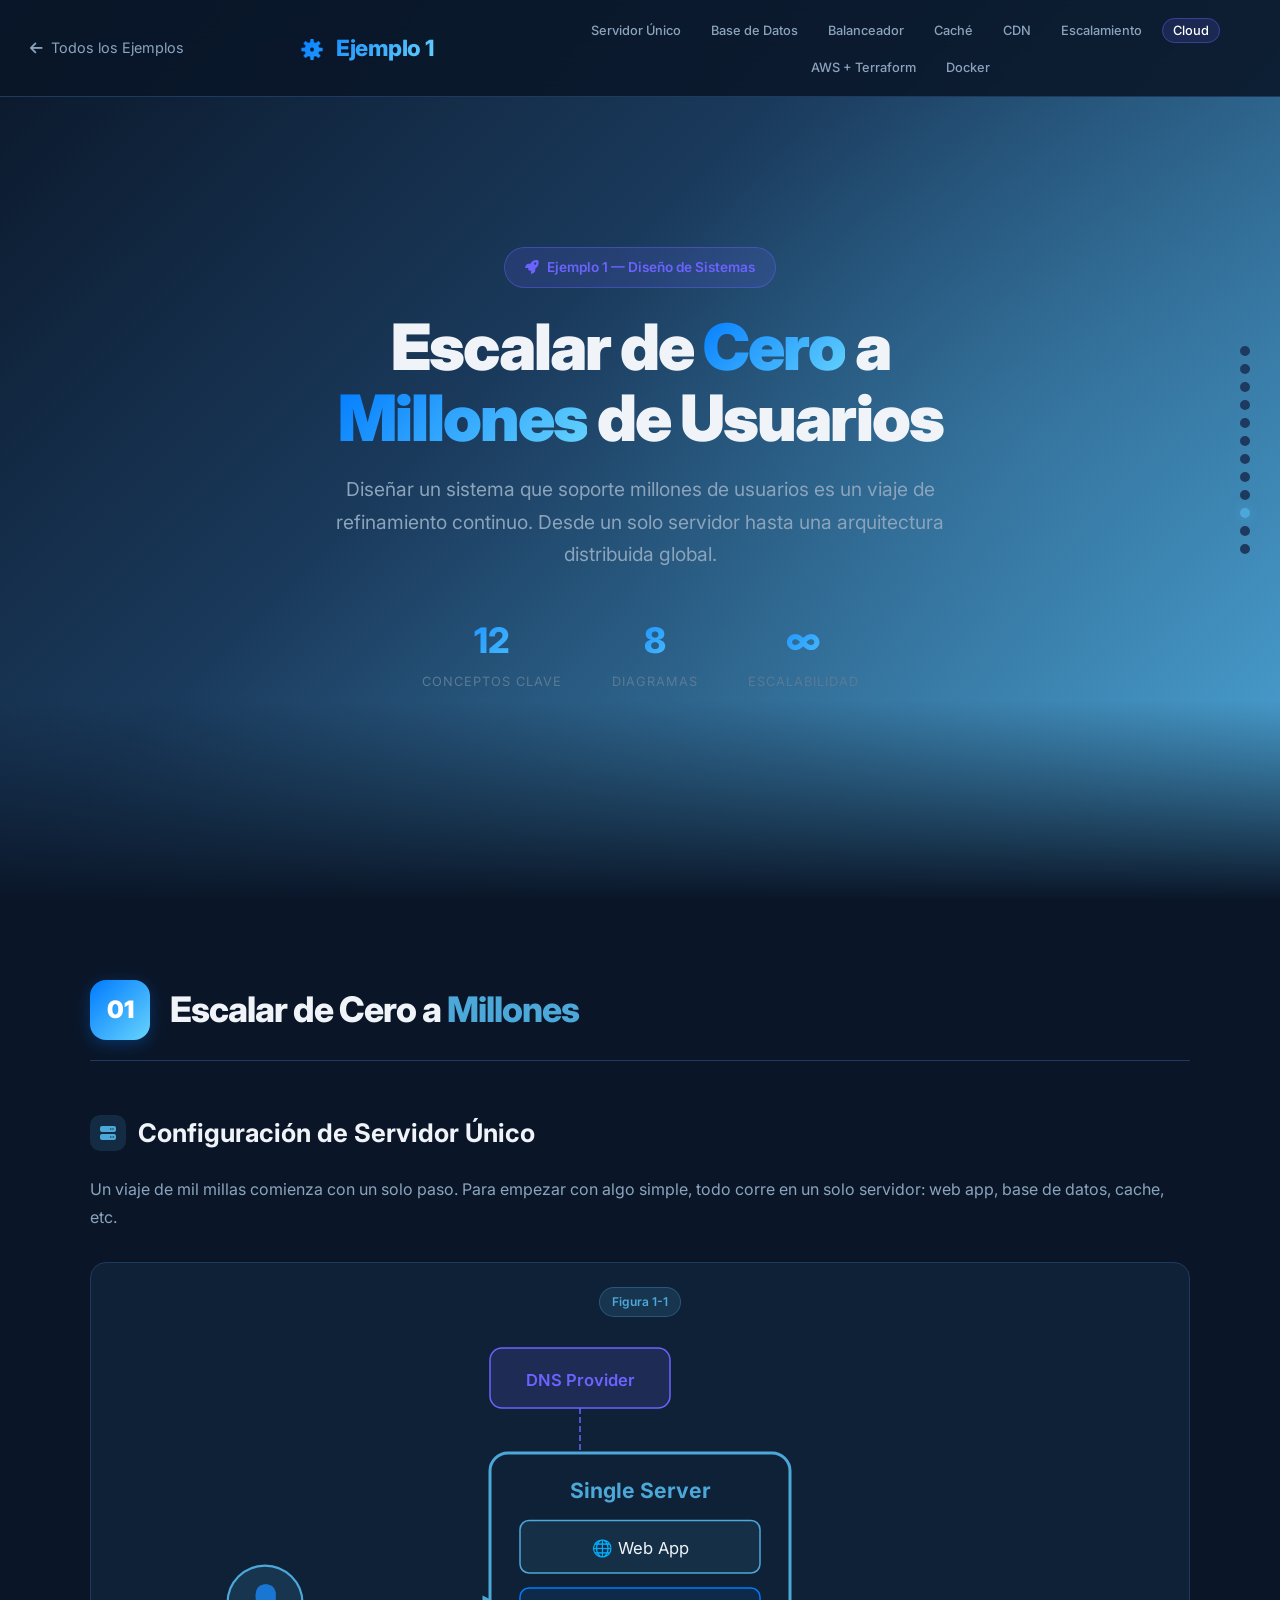
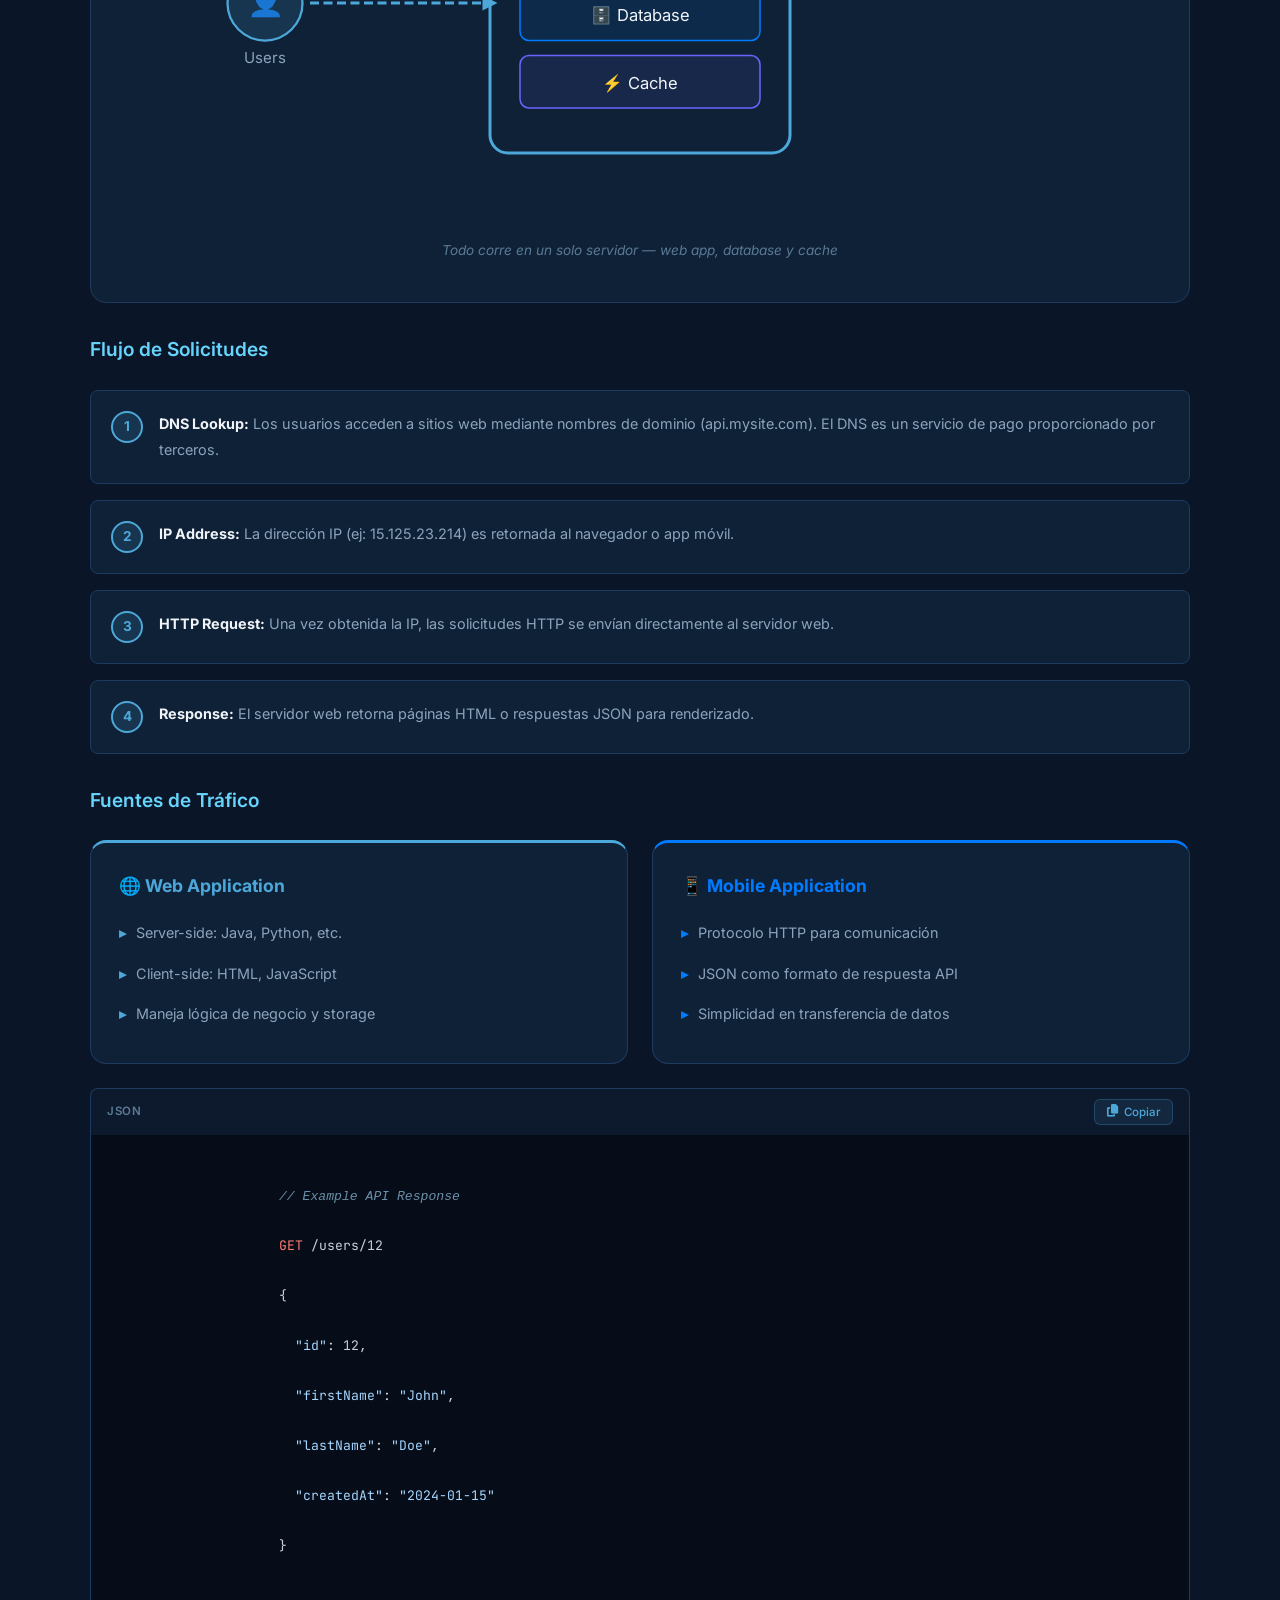
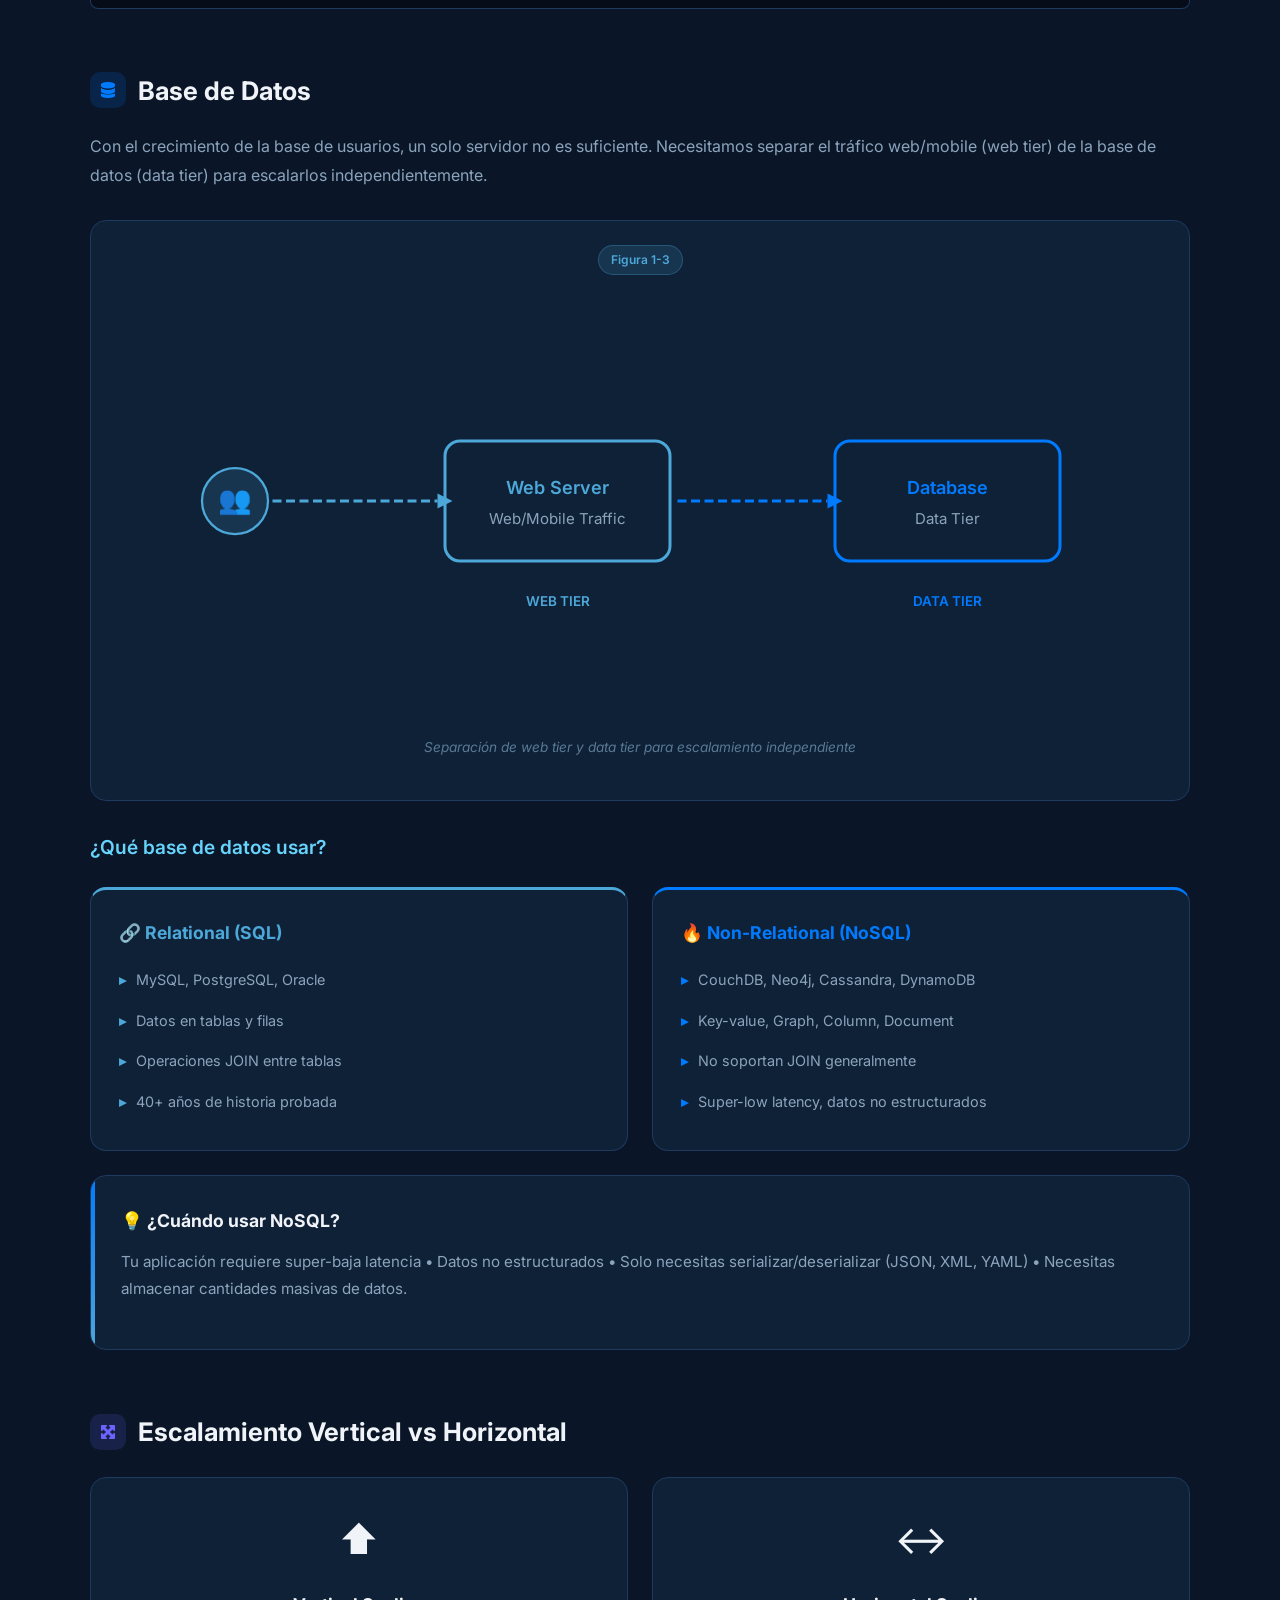
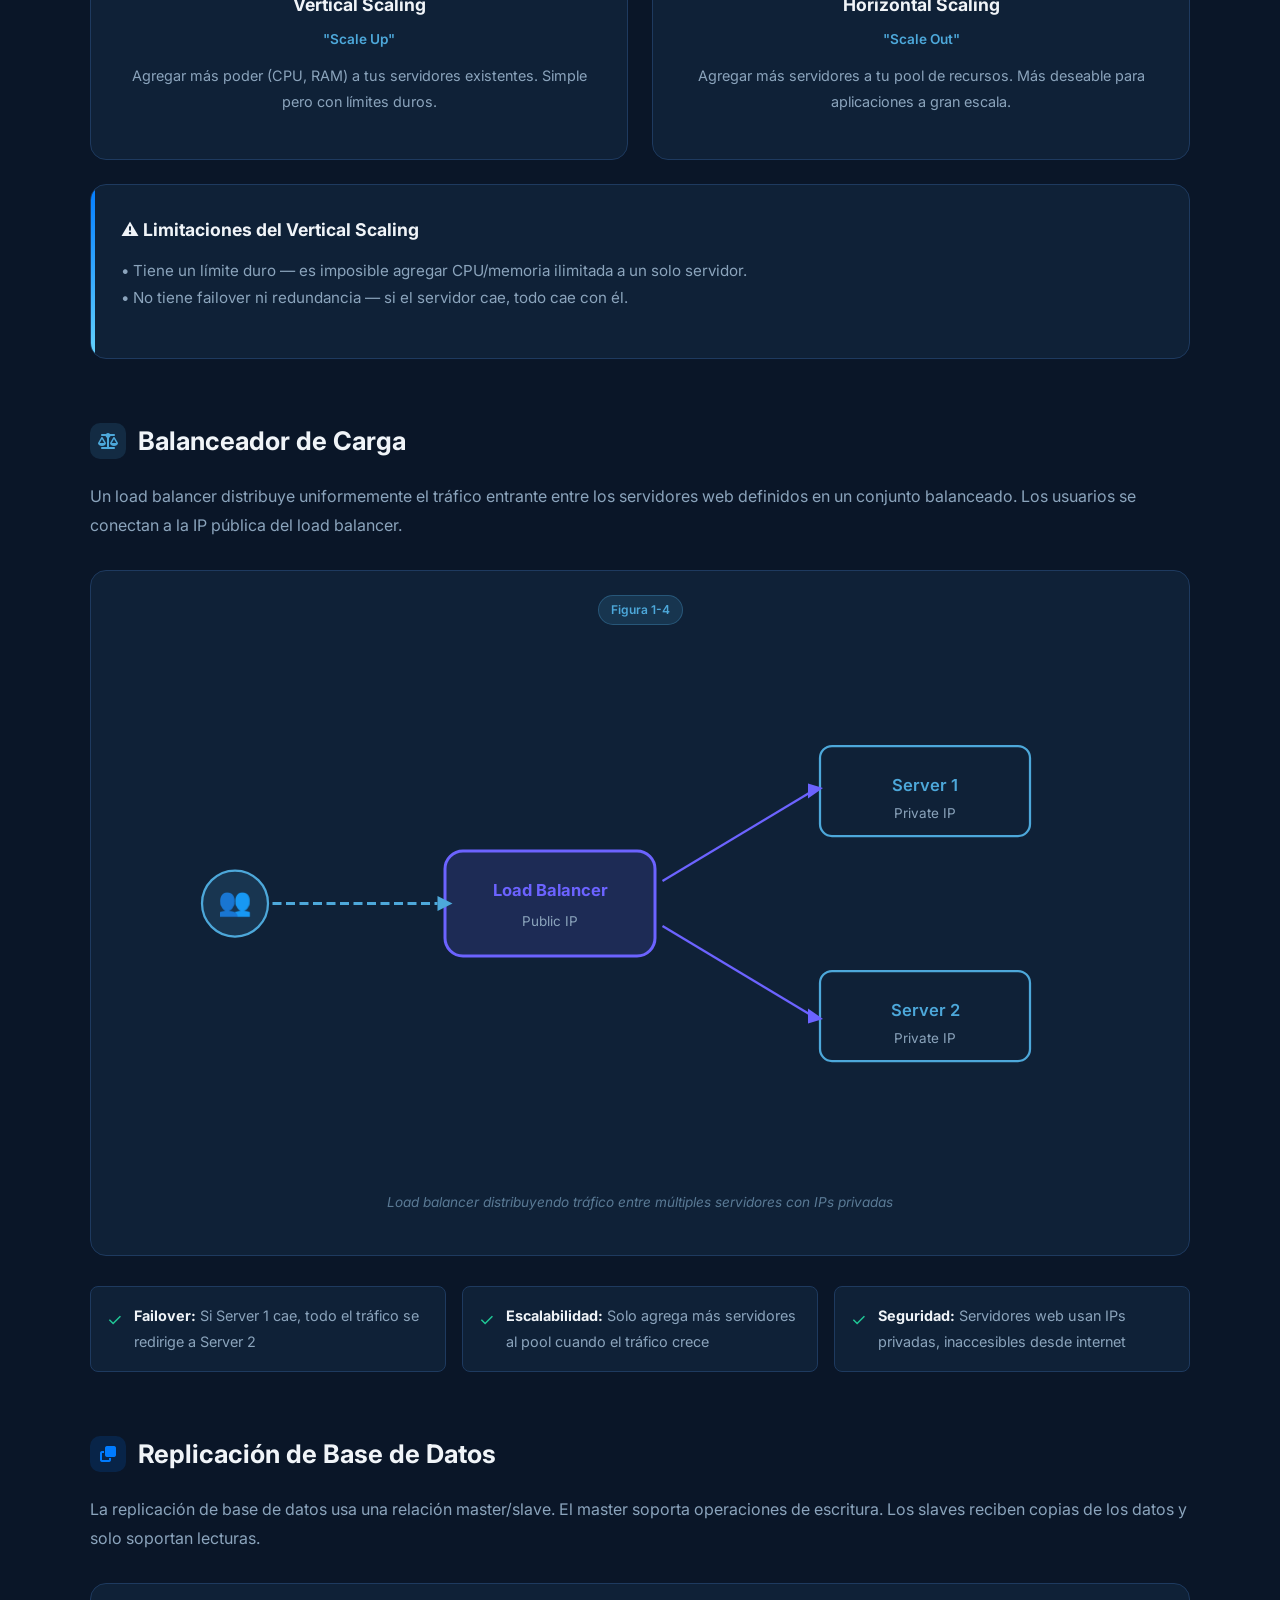
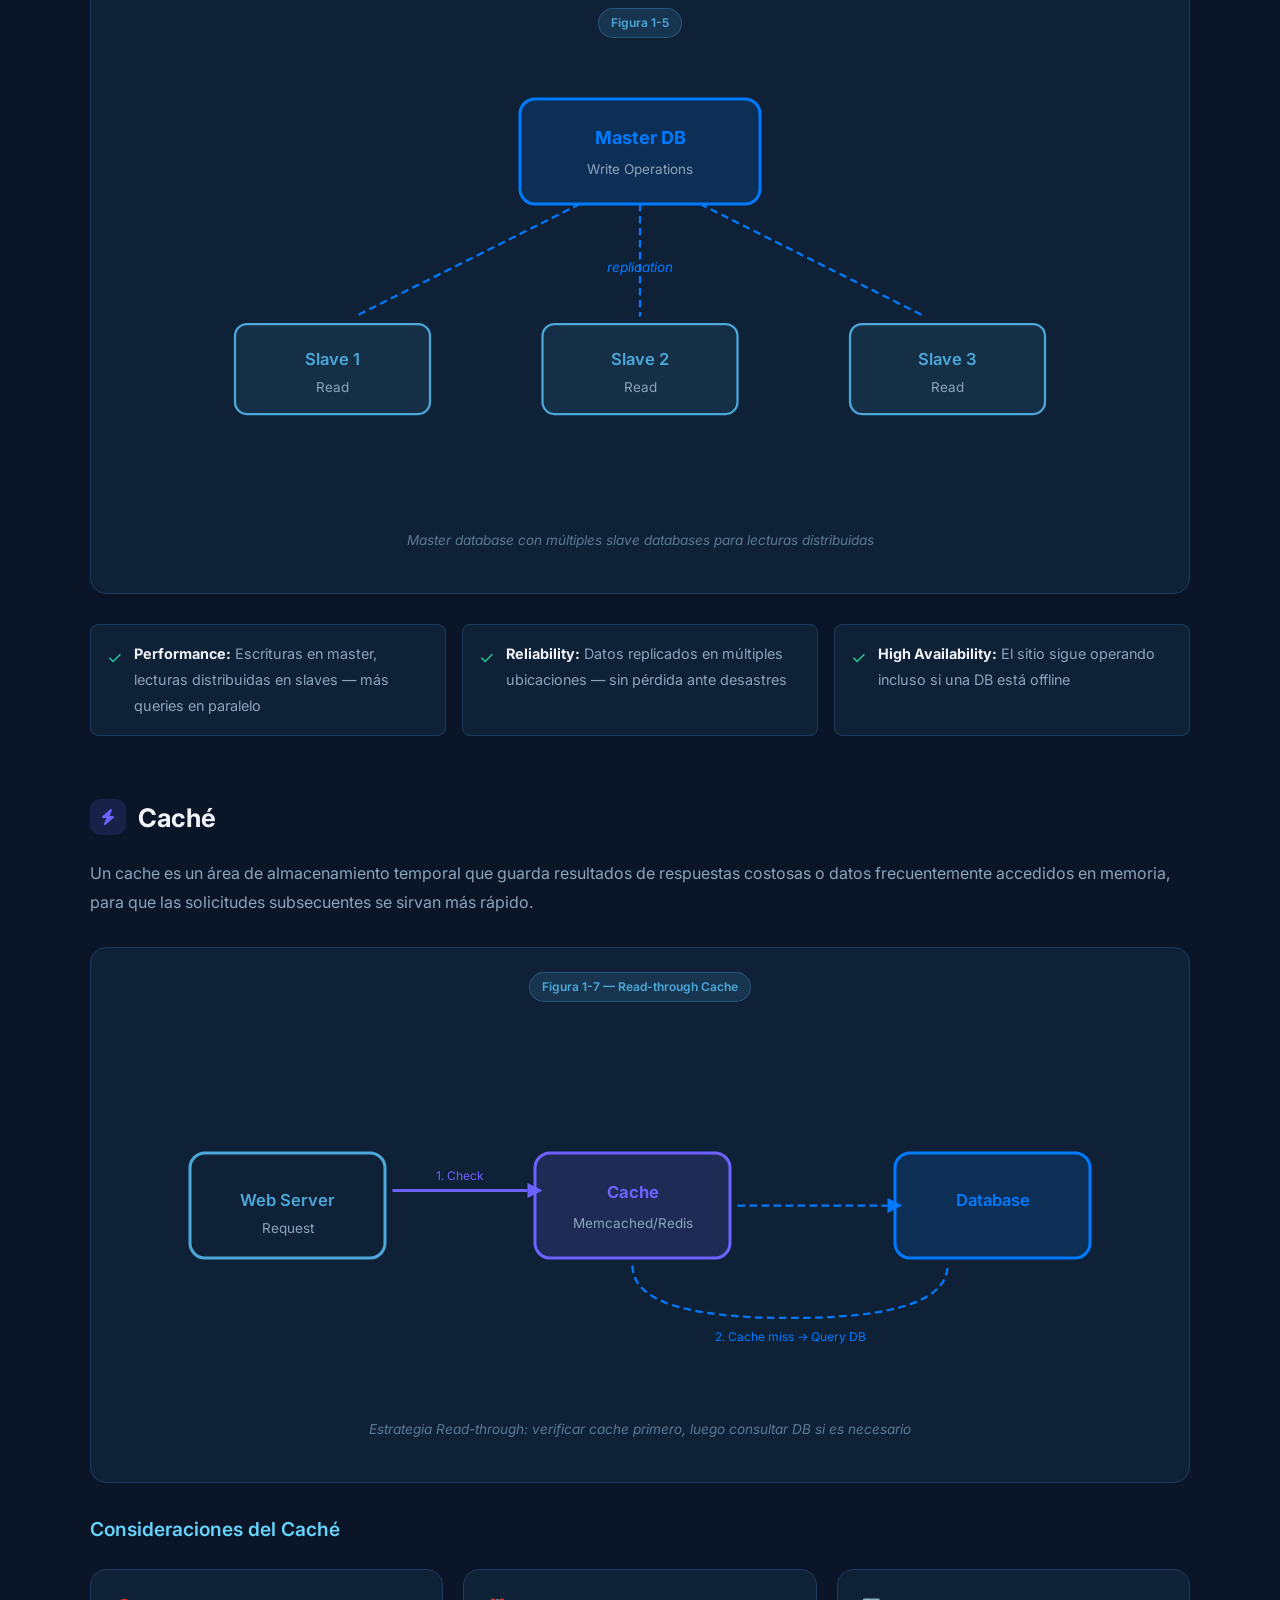
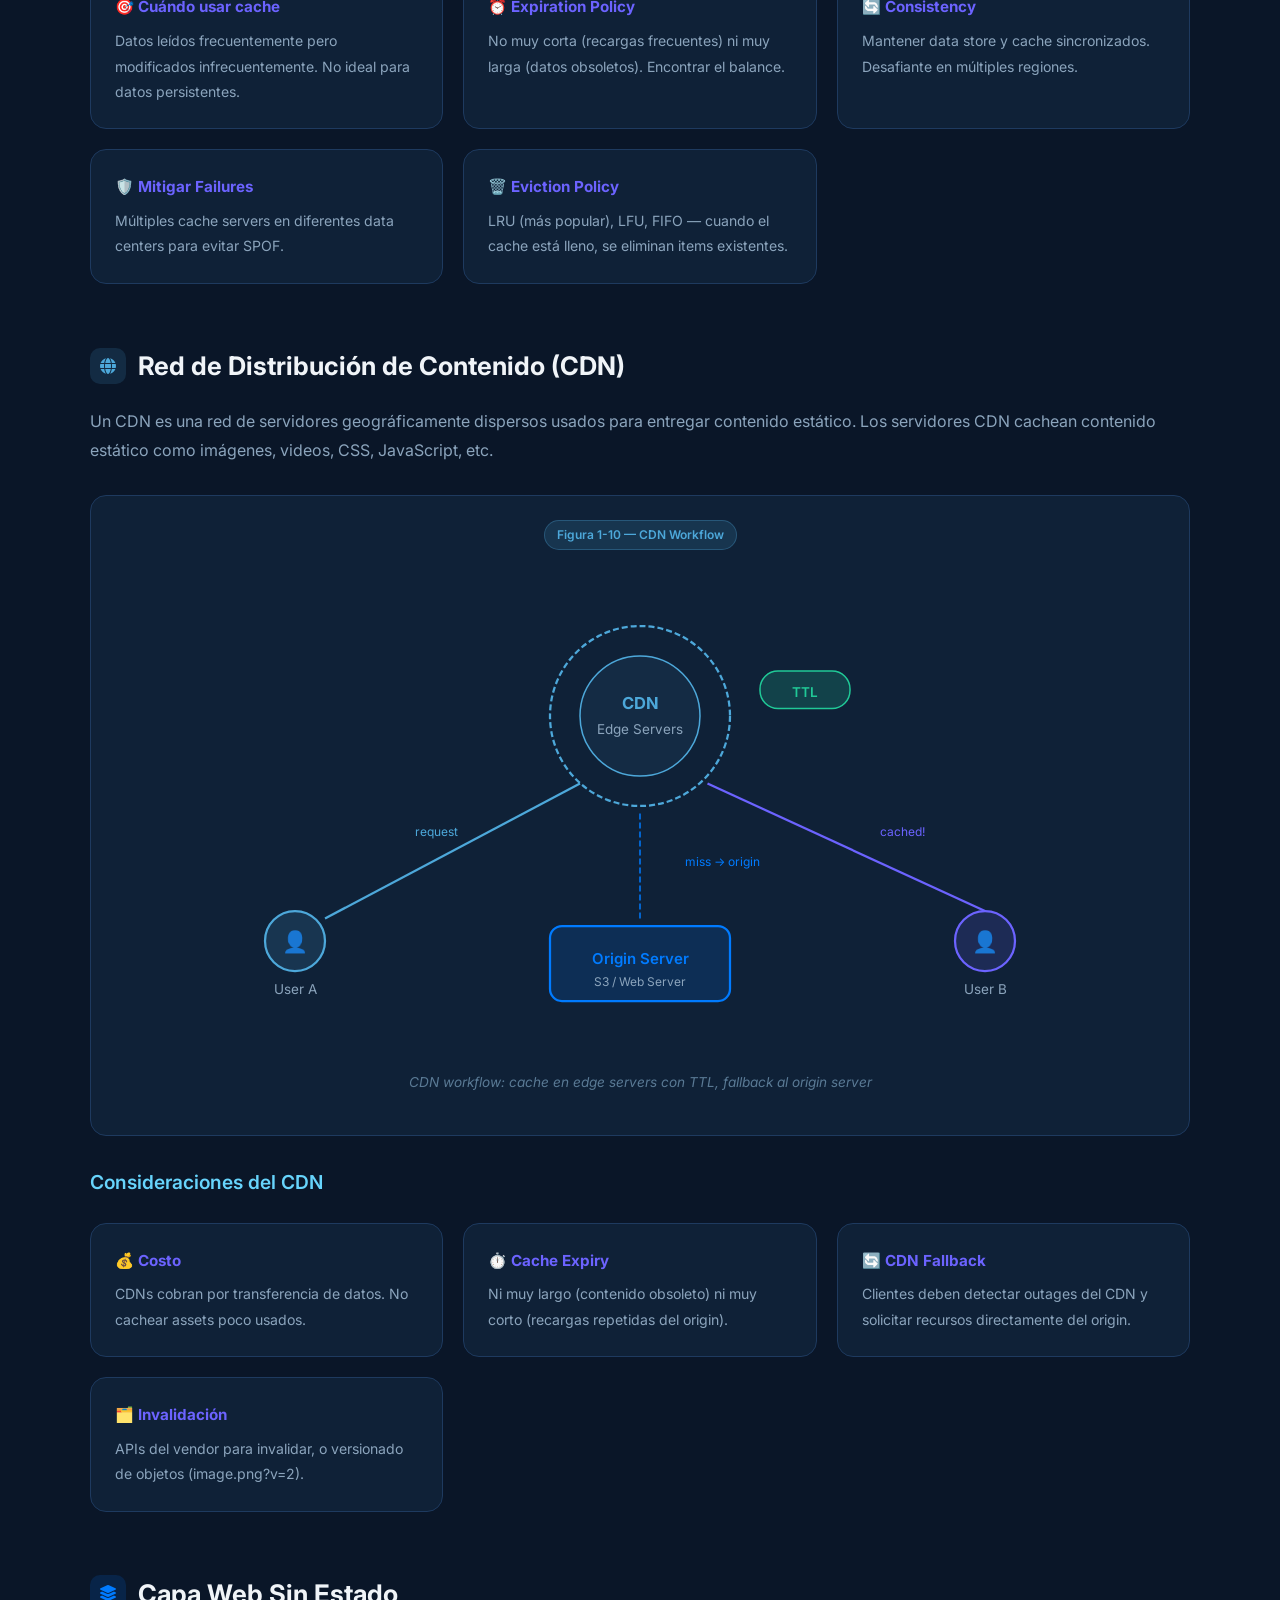
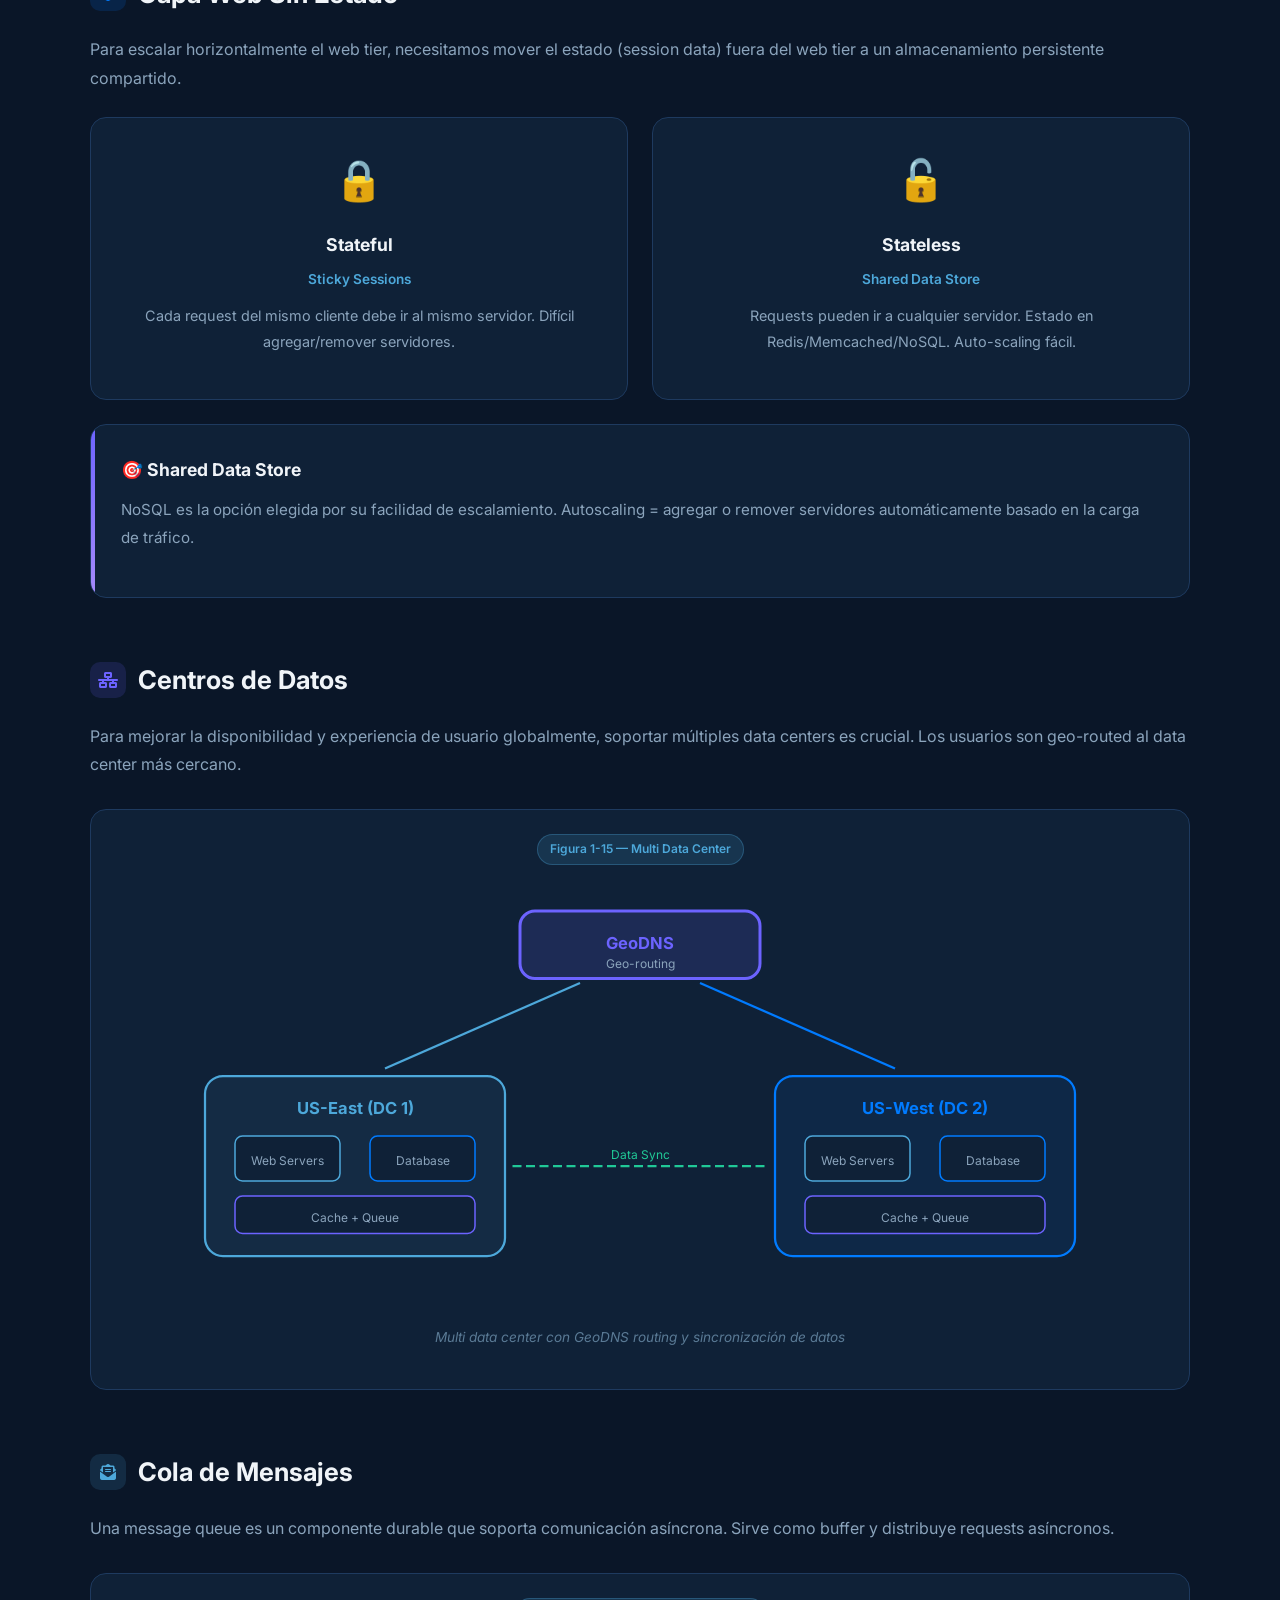
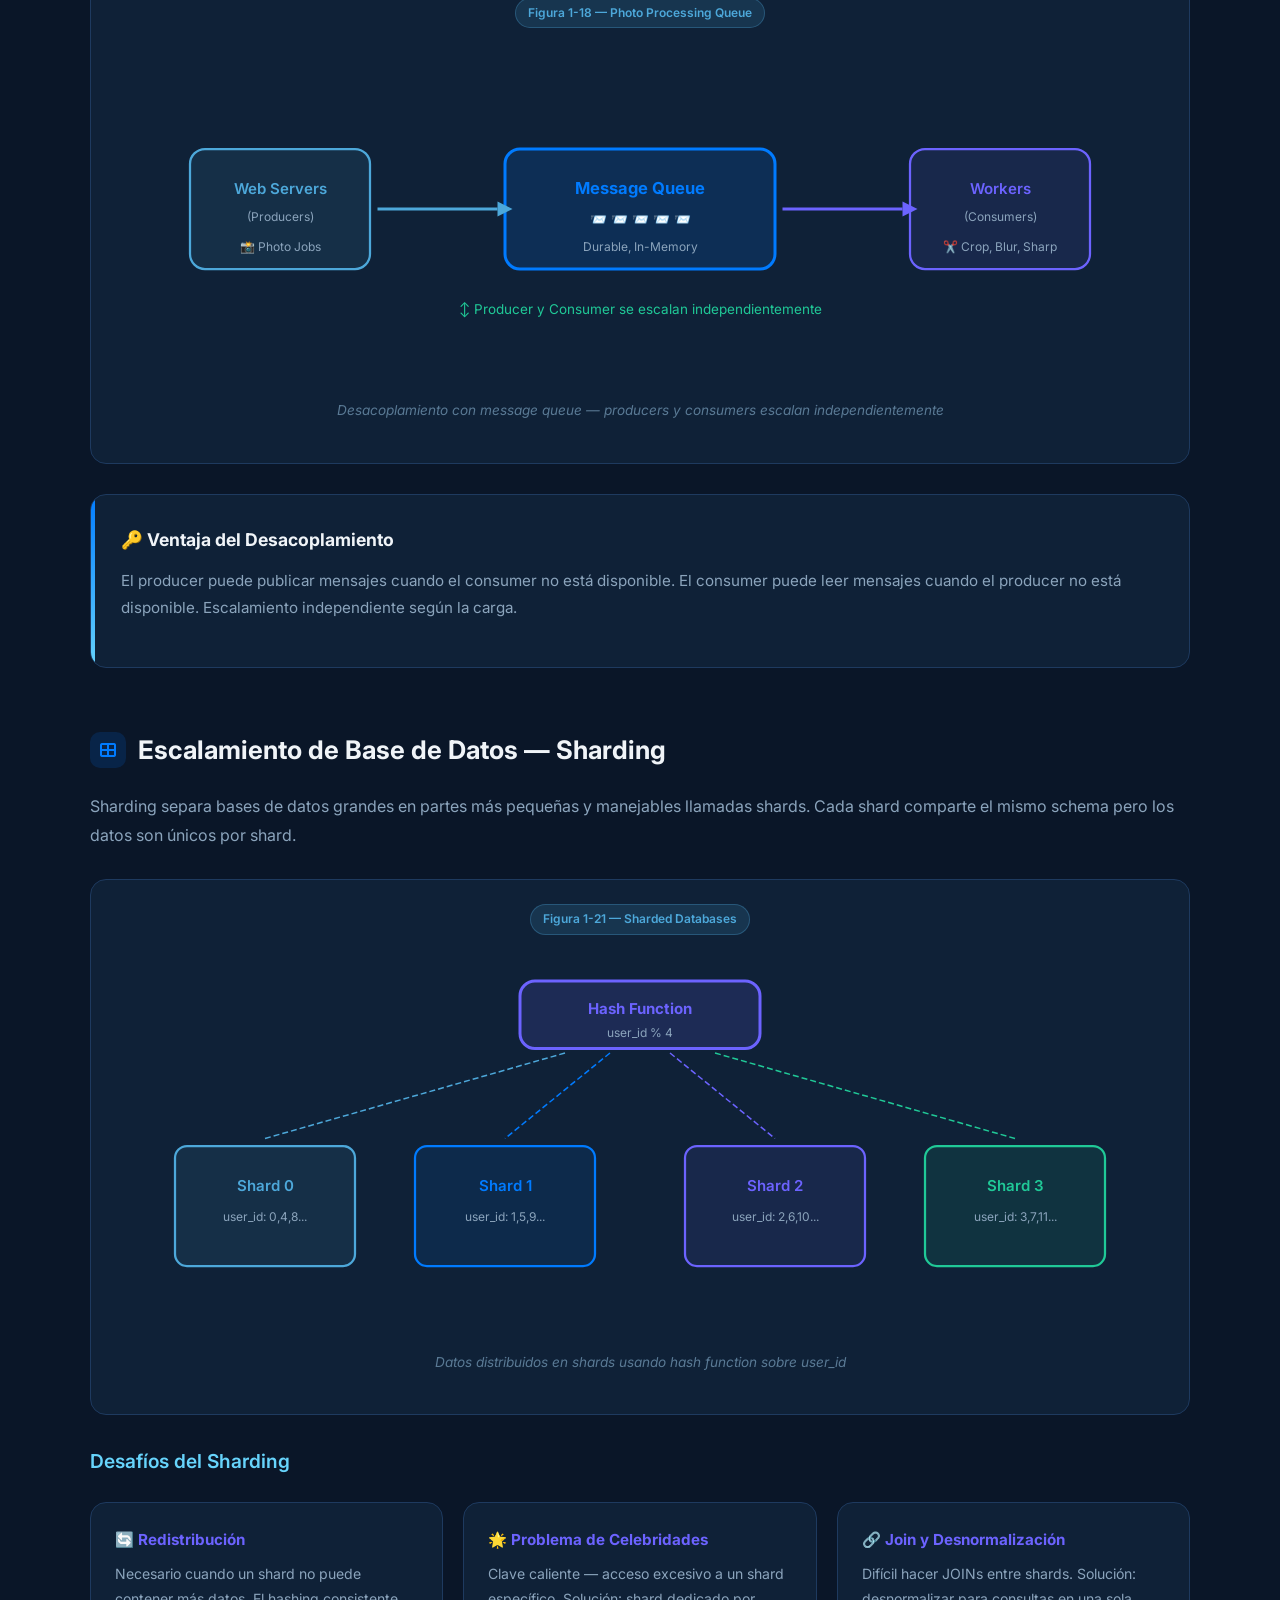
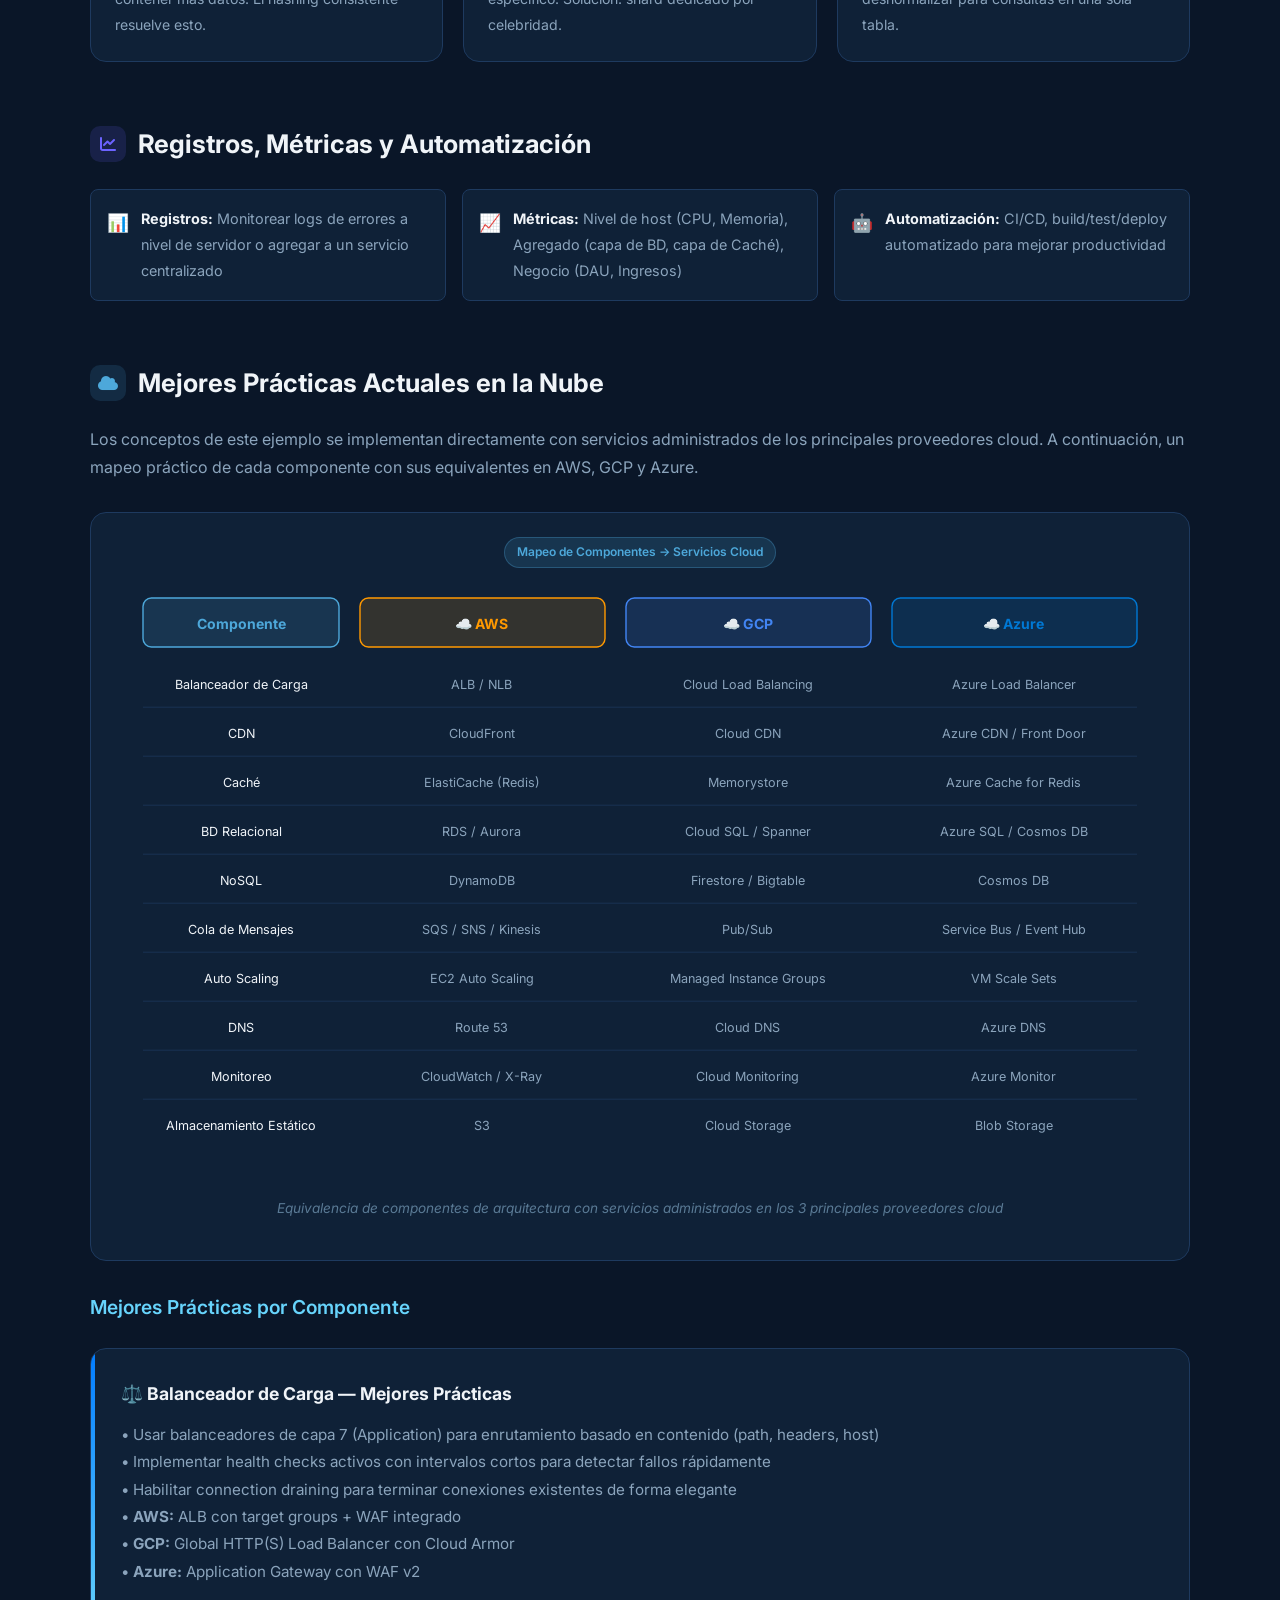
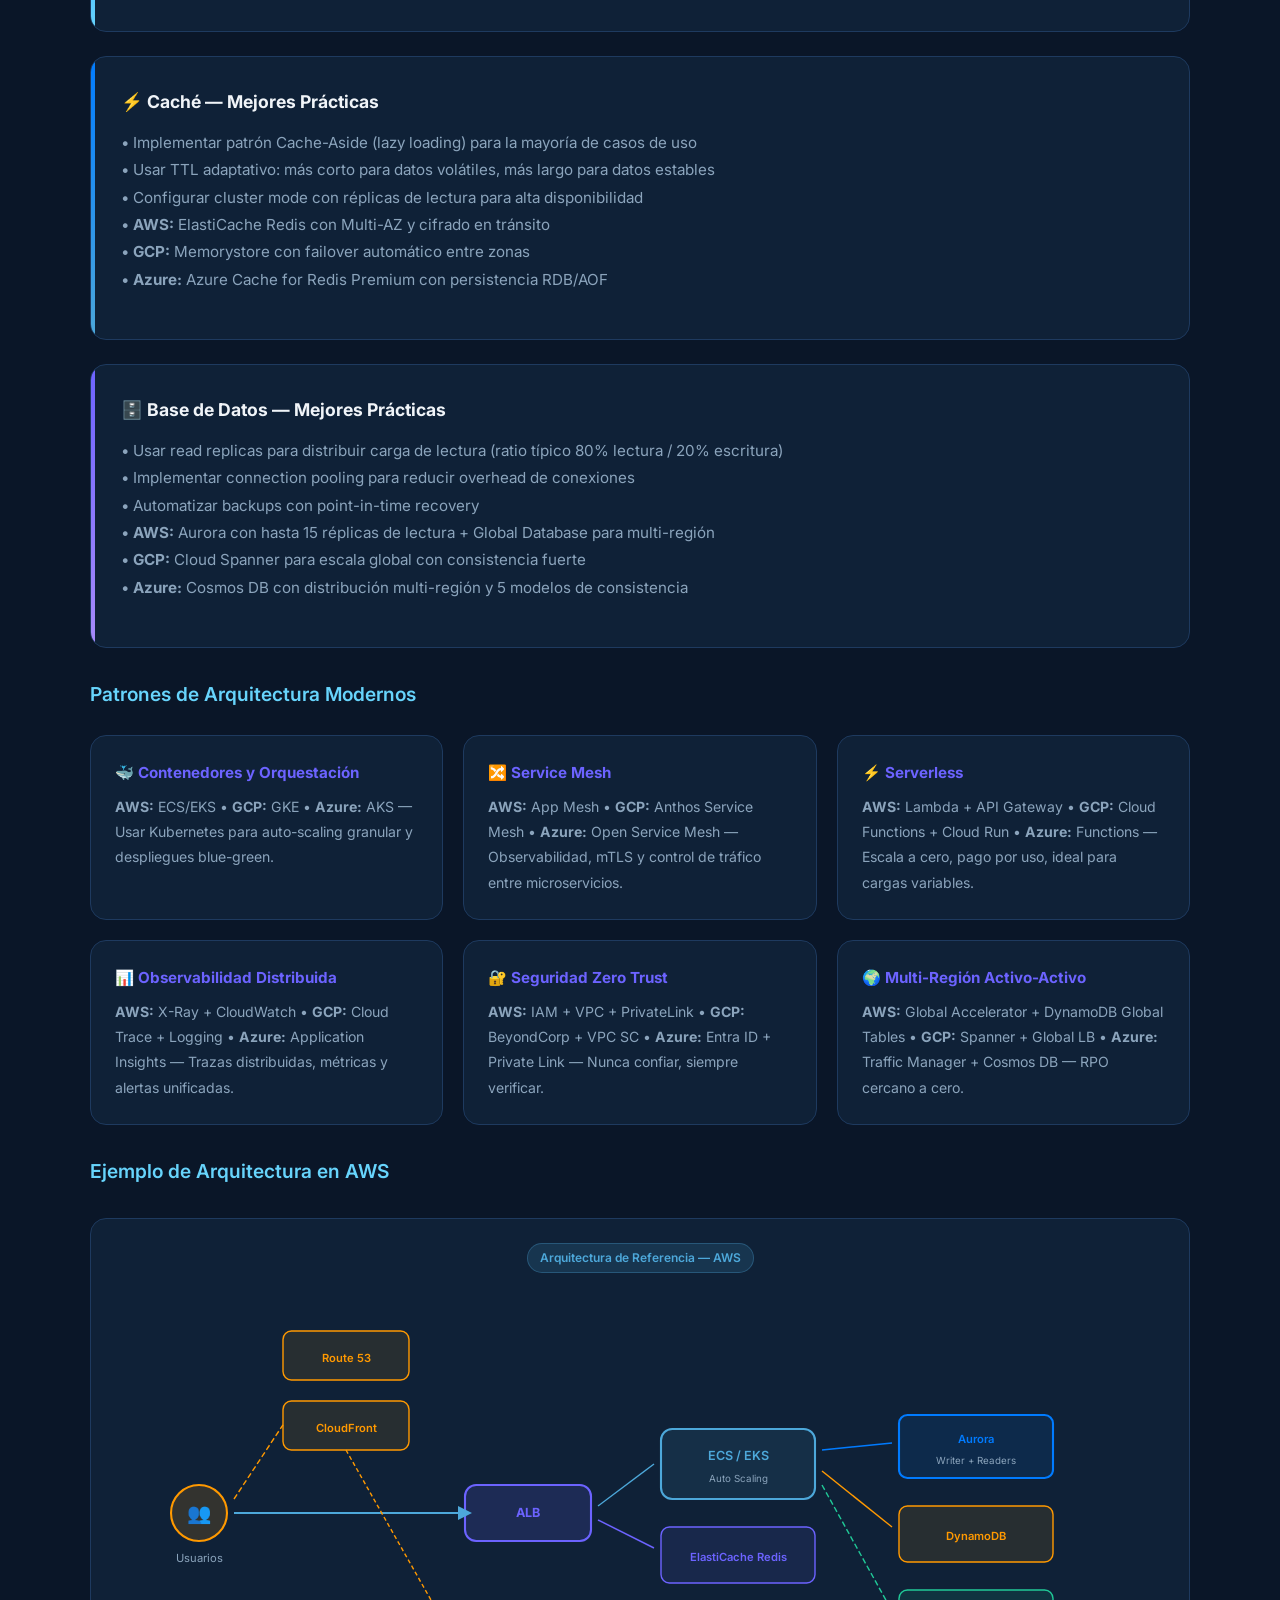
==== commit 17ad97ee: "capitulo 2" ====
--- a/chapter1.html
+++ b/chapter1.html
@@ -38,6 +38,9 @@
                 <li><a href="#cache" class="nav-link">Caché</a></li>
                 <li><a href="#cdn" class="nav-link">CDN</a></li>
                 <li><a href="#scaling" class="nav-link">Escalamiento</a></li>
+                <li><a href="#cloud-practices" class="nav-link">Cloud</a></li>
+                <li><a href="#aws-terraform" class="nav-link">AWS + Terraform</a></li>
+                <li><a href="#docker-local" class="nav-link">Docker</a></li>
             </ul>
         </div>
     </nav>
@@ -878,6 +881,794 @@
                 </div>
             </div>
 
+            <!-- Arquitecturas AWS con Terraform -->
+            <div class="content-block" id="aws-terraform">
+                <h2><span class="icon orange"><i class="fab fa-aws"></i></span> Arquitecturas AWS con Terraform</h2>
+                <p>
+                    A continuación se presentan las configuraciones de Terraform para implementar cada capa de la arquitectura 
+                    descrita en este ejemplo. Cada bloque es incremental — construimos desde la red base hasta la aplicación completa.
+                </p>
+
+                <h3>1. Red Base — VPC, Subnets y Security Groups</h3>
+                <div class="info-card">
+                    <h4>🌐 Fundamento de Red</h4>
+                    <p>Toda arquitectura escalable comienza con una VPC bien diseñada. Usamos subnets públicas para el balanceador 
+                    y subnets privadas para servidores y bases de datos. Esto garantiza que los componentes internos nunca sean 
+                    accesibles directamente desde internet.</p>
+                </div>
+                <div class="code-block">
+<span class="comment"># provider.tf — Configuración del proveedor AWS</span>
+terraform {
+  required_providers {
+    aws = {
+      source  = <span class="string">"hashicorp/aws"</span>
+      version = <span class="string">"~&gt; 5.0"</span>
+    }
+  }
+}
+
+provider <span class="string">"aws"</span> {
+  region = <span class="string">"us-east-1"</span>
+}
+</div>
+
+                <div class="code-block">
+<span class="comment"># vpc.tf — VPC con subnets públicas y privadas</span>
+resource <span class="string">"aws_vpc"</span> <span class="string">"main"</span> {
+  cidr_block           = <span class="string">"10.0.0.0/16"</span>
+  enable_dns_hostnames = true
+  enable_dns_support   = true
+  tags = { Name = <span class="string">"system-design-vpc"</span> }
+}
+
+resource <span class="string">"aws_subnet"</span> <span class="string">"public_a"</span> {
+  vpc_id            = aws_vpc.main.id
+  cidr_block        = <span class="string">"10.0.1.0/24"</span>
+  availability_zone = <span class="string">"us-east-1a"</span>
+  map_public_ip_on_launch = true
+  tags = { Name = <span class="string">"public-subnet-a"</span> }
+}
+
+resource <span class="string">"aws_subnet"</span> <span class="string">"public_b"</span> {
+  vpc_id            = aws_vpc.main.id
+  cidr_block        = <span class="string">"10.0.2.0/24"</span>
+  availability_zone = <span class="string">"us-east-1b"</span>
+  map_public_ip_on_launch = true
+  tags = { Name = <span class="string">"public-subnet-b"</span> }
+}
+
+resource <span class="string">"aws_subnet"</span> <span class="string">"private_a"</span> {
+  vpc_id            = aws_vpc.main.id
+  cidr_block        = <span class="string">"10.0.10.0/24"</span>
+  availability_zone = <span class="string">"us-east-1a"</span>
+  tags = { Name = <span class="string">"private-subnet-a"</span> }
+}
+
+resource <span class="string">"aws_subnet"</span> <span class="string">"private_b"</span> {
+  vpc_id            = aws_vpc.main.id
+  cidr_block        = <span class="string">"10.0.11.0/24"</span>
+  availability_zone = <span class="string">"us-east-1b"</span>
+  tags = { Name = <span class="string">"private-subnet-b"</span> }
+}
+</div>
+
+                <h3>2. Balanceador de Carga — Application Load Balancer</h3>
+                <div class="info-card">
+                    <h4>⚖️ ALB con Health Checks</h4>
+                    <p>El ALB distribuye tráfico entre múltiples instancias en diferentes zonas de disponibilidad. 
+                    Los health checks verifican que cada instancia responda correctamente antes de enviarle tráfico.</p>
+                </div>
+                <div class="code-block">
+<span class="comment"># alb.tf — Application Load Balancer</span>
+resource <span class="string">"aws_lb"</span> <span class="string">"app"</span> {
+  name               = <span class="string">"app-alb"</span>
+  internal           = false
+  load_balancer_type = <span class="string">"application"</span>
+  security_groups    = [aws_security_group.alb_sg.id]
+  subnets            = [aws_subnet.public_a.id, aws_subnet.public_b.id]
+
+  tags = { Name = <span class="string">"app-load-balancer"</span> }
+}
+
+resource <span class="string">"aws_lb_target_group"</span> <span class="string">"app"</span> {
+  name     = <span class="string">"app-tg"</span>
+  port     = 80
+  protocol = <span class="string">"HTTP"</span>
+  vpc_id   = aws_vpc.main.id
+
+  health_check {
+    path                = <span class="string">"/health"</span>
+    healthy_threshold   = 2
+    unhealthy_threshold = 3
+    timeout             = 5
+    interval            = 30
+  }
+}
+
+resource <span class="string">"aws_lb_listener"</span> <span class="string">"http"</span> {
+  load_balancer_arn = aws_lb.app.arn
+  port              = 80
+  protocol          = <span class="string">"HTTP"</span>
+
+  default_action {
+    type             = <span class="string">"forward"</span>
+    target_group_arn = aws_lb_target_group.app.arn
+  }
+}
+</div>
+
+                <h3>3. Auto Scaling — Servidores Web Stateless</h3>
+                <div class="info-card">
+                    <h4>📈 Escalamiento Automático</h4>
+                    <p>El Auto Scaling Group mantiene entre 2 y 10 instancias según la carga de CPU. 
+                    Las instancias son stateless — toda la sesión se almacena en ElastiCache Redis.</p>
+                </div>
+                <div class="code-block">
+<span class="comment"># asg.tf — Auto Scaling Group con Launch Template</span>
+resource <span class="string">"aws_launch_template"</span> <span class="string">"app"</span> {
+  name_prefix   = <span class="string">"app-server-"</span>
+  image_id      = <span class="string">"ami-0c02fb55956c7d316"</span>  <span class="comment"># Amazon Linux 2023</span>
+  instance_type = <span class="string">"t3.medium"</span>
+
+  network_interfaces {
+    security_groups             = [aws_security_group.app_sg.id]
+    associate_public_ip_address = false
+  }
+
+  user_data = base64encode(&lt;&lt;-EOF
+    #!/bin/bash
+    yum update -y
+    yum install -y docker
+    systemctl start docker
+    docker pull myapp:latest
+    docker run -d -p 80:8080 myapp:latest
+  EOF
+  )
+
+  tag_specifications {
+    resource_type = <span class="string">"instance"</span>
+    tags = { Name = <span class="string">"app-server"</span> }
+  }
+}
+
+resource <span class="string">"aws_autoscaling_group"</span> <span class="string">"app"</span> {
+  name                = <span class="string">"app-asg"</span>
+  desired_capacity    = 2
+  min_size            = 2
+  max_size            = 10
+  target_group_arns   = [aws_lb_target_group.app.arn]
+  vpc_zone_identifier = [aws_subnet.private_a.id, aws_subnet.private_b.id]
+
+  launch_template {
+    id      = aws_launch_template.app.id
+    version = <span class="string">"$Latest"</span>
+  }
+}
+
+<span class="comment"># Política de escalamiento por CPU</span>
+resource <span class="string">"aws_autoscaling_policy"</span> <span class="string">"cpu"</span> {
+  name                   = <span class="string">"cpu-target-tracking"</span>
+  autoscaling_group_name = aws_autoscaling_group.app.name
+  policy_type            = <span class="string">"TargetTrackingScaling"</span>
+
+  target_tracking_configuration {
+    predefined_metric_specification {
+      predefined_metric_type = <span class="string">"ASGAverageCPUUtilization"</span>
+    }
+    target_value = 60.0
+  }
+}
+</div>
+
+                <h3>4. Base de Datos — Aurora con Réplicas de Lectura</h3>
+                <div class="info-card purple">
+                    <h4>🗄️ Aurora MySQL Multi-AZ</h4>
+                    <p>Aurora proporciona replicación automática con hasta 15 réplicas de lectura, failover automático 
+                    en menos de 30 segundos y almacenamiento que escala automáticamente hasta 128 TB.</p>
+                </div>
+                <div class="code-block">
+<span class="comment"># aurora.tf — Cluster Aurora con réplicas de lectura</span>
+resource <span class="string">"aws_rds_cluster"</span> <span class="string">"main"</span> {
+  cluster_identifier = <span class="string">"app-aurora-cluster"</span>
+  engine             = <span class="string">"aurora-mysql"</span>
+  engine_version     = <span class="string">"8.0.mysql_aurora.3.04.0"</span>
+  database_name      = <span class="string">"appdb"</span>
+  master_username    = <span class="string">"admin"</span>
+  master_password    = var.db_password  <span class="comment"># Usar AWS Secrets Manager</span>
+
+  vpc_security_group_ids = [aws_security_group.db_sg.id]
+  db_subnet_group_name   = aws_db_subnet_group.main.name
+
+  backup_retention_period = 7
+  preferred_backup_window = <span class="string">"03:00-04:00"</span>
+  skip_final_snapshot     = false
+}
+
+<span class="comment"># Instancia Writer (Master)</span>
+resource <span class="string">"aws_rds_cluster_instance"</span> <span class="string">"writer"</span> {
+  identifier         = <span class="string">"app-aurora-writer"</span>
+  cluster_identifier = aws_rds_cluster.main.id
+  instance_class     = <span class="string">"db.r6g.large"</span>
+  engine             = aws_rds_cluster.main.engine
+}
+
+<span class="comment"># Instancias Reader (Slaves) — 2 réplicas</span>
+resource <span class="string">"aws_rds_cluster_instance"</span> <span class="string">"readers"</span> {
+  count              = 2
+  identifier         = <span class="string">"app-aurora-reader-${count.index}"</span>
+  cluster_identifier = aws_rds_cluster.main.id
+  instance_class     = <span class="string">"db.r6g.large"</span>
+  engine             = aws_rds_cluster.main.engine
+}
+</div>
+
+                <h3>5. Caché — ElastiCache Redis Cluster</h3>
+                <div class="code-block">
+<span class="comment"># elasticache.tf — Redis con réplicas Multi-AZ</span>
+resource <span class="string">"aws_elasticache_replication_group"</span> <span class="string">"redis"</span> {
+  replication_group_id = <span class="string">"app-redis"</span>
+  description          = <span class="string">"Redis cache para sesiones y datos frecuentes"</span>
+  node_type            = <span class="string">"cache.r6g.large"</span>
+  num_cache_clusters   = 3  <span class="comment"># 1 primario + 2 réplicas</span>
+  engine_version       = <span class="string">"7.0"</span>
+  port                 = 6379
+
+  automatic_failover_enabled = true
+  multi_az_enabled           = true
+  at_rest_encryption_enabled = true
+  transit_encryption_enabled = true
+
+  subnet_group_name  = aws_elasticache_subnet_group.main.name
+  security_group_ids = [aws_security_group.redis_sg.id]
+}
+</div>
+
+                <h3>6. CDN y Almacenamiento Estático — CloudFront + S3</h3>
+                <div class="code-block">
+<span class="comment"># cdn.tf — CloudFront + S3 para assets estáticos</span>
+resource <span class="string">"aws_s3_bucket"</span> <span class="string">"static"</span> {
+  bucket = <span class="string">"app-static-assets-${random_id.suffix.hex}"</span>
+  tags   = { Name = <span class="string">"static-assets"</span> }
+}
+
+resource <span class="string">"aws_s3_bucket_versioning"</span> <span class="string">"static"</span> {
+  bucket = aws_s3_bucket.static.id
+  versioning_configuration { status = <span class="string">"Enabled"</span> }
+}
+
+resource <span class="string">"aws_cloudfront_distribution"</span> <span class="string">"cdn"</span> {
+  origin {
+    domain_name = aws_s3_bucket.static.bucket_regional_domain_name
+    origin_id   = <span class="string">"s3-static"</span>
+    s3_origin_config {
+      origin_access_identity = aws_cloudfront_origin_access_identity.oai.cloudfront_access_identity_path
+    }
+  }
+
+  enabled             = true
+  default_root_object = <span class="string">"index.html"</span>
+
+  default_cache_behavior {
+    allowed_methods  = [<span class="string">"GET"</span>, <span class="string">"HEAD"</span>]
+    cached_methods   = [<span class="string">"GET"</span>, <span class="string">"HEAD"</span>]
+    target_origin_id = <span class="string">"s3-static"</span>
+    viewer_protocol_policy = <span class="string">"redirect-to-https"</span>
+
+    forwarded_values {
+      query_string = false
+      cookies { forward = <span class="string">"none"</span> }
+    }
+
+    min_ttl     = 0
+    default_ttl = 86400   <span class="comment"># 24 horas</span>
+    max_ttl     = 604800  <span class="comment"># 7 días</span>
+  }
+
+  restrictions {
+    geo_restriction { restriction_type = <span class="string">"none"</span> }
+  }
+
+  viewer_certificate {
+    cloudfront_default_certificate = true
+  }
+}
+</div>
+
+                <h3>7. Cola de Mensajes — SQS + Lambda Workers</h3>
+                <div class="code-block">
+<span class="comment"># sqs.tf — Cola SQS con Dead Letter Queue</span>
+resource <span class="string">"aws_sqs_queue"</span> <span class="string">"tasks"</span> {
+  name                       = <span class="string">"app-task-queue"</span>
+  visibility_timeout_seconds = 300
+  message_retention_seconds  = 1209600  <span class="comment"># 14 días</span>
+  receive_wait_time_seconds  = 20       <span class="comment"># Long polling</span>
+
+  redrive_policy = jsonencode({
+    deadLetterTargetArn = aws_sqs_queue.dlq.arn
+    maxReceiveCount     = 3
+  })
+}
+
+resource <span class="string">"aws_sqs_queue"</span> <span class="string">"dlq"</span> {
+  name = <span class="string">"app-task-queue-dlq"</span>
+}
+
+<span class="comment"># Lambda como worker/consumer</span>
+resource <span class="string">"aws_lambda_function"</span> <span class="string">"worker"</span> {
+  function_name = <span class="string">"task-worker"</span>
+  runtime       = <span class="string">"python3.12"</span>
+  handler       = <span class="string">"handler.process"</span>
+  filename      = <span class="string">"worker.zip"</span>
+  role          = aws_iam_role.lambda_role.arn
+  timeout       = 300
+  memory_size   = 512
+}
+
+resource <span class="string">"aws_lambda_event_source_mapping"</span> <span class="string">"sqs_trigger"</span> {
+  event_source_arn = aws_sqs_queue.tasks.arn
+  function_name    = aws_lambda_function.worker.arn
+  batch_size       = 10
+}
+</div>
+
+                <div class="info-card">
+                    <h4>📋 Comandos para Desplegar</h4>
+                    <p>
+                        <code>terraform init</code> → Inicializar proveedores<br>
+                        <code>terraform plan</code> → Revisar cambios antes de aplicar<br>
+                        <code>terraform apply -auto-approve</code> → Crear la infraestructura<br>
+                        <code>terraform destroy</code> → Eliminar todo (¡cuidado en producción!)
+                    </p>
+                </div>
+            </div>
+
+            <!-- Docker en Local -->
+            <div class="content-block" id="docker-local">
+                <h2><span class="icon purple"><i class="fab fa-docker"></i></span> Ejemplo Completo con Docker en Local</h2>
+                <p>
+                    Puedes replicar toda la arquitectura de este ejemplo en tu máquina local usando Docker Compose. 
+                    Esto incluye: servidor web con Nginx como balanceador, aplicación en Node.js, base de datos PostgreSQL 
+                    con réplica de lectura, Redis como caché y RabbitMQ como cola de mensajes.
+                </p>
+
+                <div class="diagram-container">
+                    <span class="diagram-label">Arquitectura Docker Local</span>
+                    <div class="svg-diagram">
+                        <svg viewBox="0 0 750 300" xmlns="http://www.w3.org/2000/svg">
+                            <!-- Docker network box -->
+                            <rect x="30" y="20" width="690" height="260" rx="14" fill="rgba(77,168,218,0.05)" stroke="#4da8da" stroke-width="1" stroke-dasharray="6,3"/>
+                            <text x="375" y="45" text-anchor="middle" fill="#4da8da" font-size="10" font-weight="600">🐳 Docker Network: app-network</text>
+                            <!-- Nginx LB -->
+                            <rect x="60" y="120" width="90" height="55" rx="8" fill="rgba(32,201,151,0.15)" stroke="#20c997" stroke-width="1.5"/>
+                            <text x="105" y="145" text-anchor="middle" fill="#20c997" font-size="9" font-weight="700">Nginx</text>
+                            <text x="105" y="162" text-anchor="middle" fill="#8ba4bc" font-size="7">:80 → apps</text>
+                            <!-- App 1 -->
+                            <rect x="200" y="80" width="100" height="45" rx="6" fill="rgba(77,168,218,0.1)" stroke="#4da8da" stroke-width="1"/>
+                            <text x="250" y="102" text-anchor="middle" fill="#4da8da" font-size="8" font-weight="600">App Node.js 1</text>
+                            <text x="250" y="116" text-anchor="middle" fill="#8ba4bc" font-size="7">:3001</text>
+                            <!-- App 2 -->
+                            <rect x="200" y="145" width="100" height="45" rx="6" fill="rgba(77,168,218,0.1)" stroke="#4da8da" stroke-width="1"/>
+                            <text x="250" y="167" text-anchor="middle" fill="#4da8da" font-size="8" font-weight="600">App Node.js 2</text>
+                            <text x="250" y="181" text-anchor="middle" fill="#8ba4bc" font-size="7">:3002</text>
+                            <!-- Redis -->
+                            <rect x="360" y="70" width="90" height="45" rx="6" fill="rgba(108,99,255,0.1)" stroke="#6c63ff" stroke-width="1"/>
+                            <text x="405" y="92" text-anchor="middle" fill="#6c63ff" font-size="8" font-weight="600">Redis</text>
+                            <text x="405" y="106" text-anchor="middle" fill="#8ba4bc" font-size="7">:6379 (Caché)</text>
+                            <!-- PostgreSQL Master -->
+                            <rect x="500" y="70" width="100" height="45" rx="6" fill="rgba(0,123,255,0.1)" stroke="#007bff" stroke-width="1.5"/>
+                            <text x="550" y="90" text-anchor="middle" fill="#007bff" font-size="8" font-weight="600">PostgreSQL</text>
+                            <text x="550" y="106" text-anchor="middle" fill="#8ba4bc" font-size="7">:5432 (Master)</text>
+                            <!-- PostgreSQL Replica -->
+                            <rect x="500" y="135" width="100" height="45" rx="6" fill="rgba(0,123,255,0.08)" stroke="#007bff" stroke-width="1"/>
+                            <text x="550" y="155" text-anchor="middle" fill="#007bff" font-size="8" font-weight="600">PG Réplica</text>
+                            <text x="550" y="171" text-anchor="middle" fill="#8ba4bc" font-size="7">:5433 (Read)</text>
+                            <!-- RabbitMQ -->
+                            <rect x="360" y="155" width="90" height="45" rx="6" fill="rgba(255,153,0,0.1)" stroke="#ff9900" stroke-width="1"/>
+                            <text x="405" y="177" text-anchor="middle" fill="#ff9900" font-size="8" font-weight="600">RabbitMQ</text>
+                            <text x="405" y="191" text-anchor="middle" fill="#8ba4bc" font-size="7">:5672 (Cola)</text>
+                            <!-- Worker -->
+                            <rect x="360" y="220" width="90" height="40" rx="6" fill="rgba(32,201,151,0.1)" stroke="#20c997" stroke-width="1"/>
+                            <text x="405" y="244" text-anchor="middle" fill="#20c997" font-size="8" font-weight="600">Worker</text>
+                            <!-- Connections -->
+                            <line x1="155" y1="140" x2="195" y2="102" stroke="#20c997" stroke-width="1"/>
+                            <line x1="155" y1="150" x2="195" y2="167" stroke="#20c997" stroke-width="1"/>
+                            <line x1="305" y1="95" x2="355" y2="90" stroke="#6c63ff" stroke-width="1" stroke-dasharray="3,2"/>
+                            <line x1="305" y1="100" x2="495" y2="90" stroke="#007bff" stroke-width="1" stroke-dasharray="3,2"/>
+                            <line x1="305" y1="170" x2="355" y2="175" stroke="#ff9900" stroke-width="1" stroke-dasharray="3,2"/>
+                            <line x1="405" y1="200" x2="405" y2="218" stroke="#20c997" stroke-width="1"/>
+                            <line x1="550" y1="115" x2="550" y2="132" stroke="#007bff" stroke-width="1" stroke-dasharray="3,2"/>
+                        </svg>
+                    </div>
+                    <p class="diagram-caption">Todos los servicios corren en contenedores Docker conectados por una red interna</p>
+                </div>
+
+                <h3>Estructura del Proyecto</h3>
+                <div class="code-block">
+<span class="comment"># Estructura de carpetas</span>
+system-design-docker/
+├── docker-compose.yml        <span class="comment"># Orquestación de todos los servicios</span>
+├── nginx/
+│   └── nginx.conf            <span class="comment"># Configuración del balanceador</span>
+├── app/
+│   ├── Dockerfile            <span class="comment"># Imagen de la aplicación</span>
+│   ├── package.json
+│   ├── server.js             <span class="comment"># Servidor Express</span>
+│   └── worker.js             <span class="comment"># Consumer de la cola</span>
+├── db/
+│   └── init.sql              <span class="comment"># Schema inicial</span>
+└── .env                      <span class="comment"># Variables de entorno</span>
+</div>
+
+                <h3>docker-compose.yml — Orquestación Completa</h3>
+                <div class="code-block">
+<span class="comment"># docker-compose.yml</span>
+version: <span class="string">"3.9"</span>
+
+services:
+  <span class="comment"># === BALANCEADOR DE CARGA ===</span>
+  nginx:
+    image: nginx:alpine
+    ports:
+      - <span class="string">"80:80"</span>
+    volumes:
+      - ./nginx/nginx.conf:/etc/nginx/nginx.conf:ro
+    depends_on:
+      - app1
+      - app2
+    networks:
+      - app-network
+
+  <span class="comment"># === SERVIDORES DE APLICACIÓN (Stateless) ===</span>
+  app1:
+    build: ./app
+    environment:
+      - NODE_ENV=production
+      - REDIS_URL=redis://redis:6379
+      - DB_WRITE_HOST=postgres-master
+      - DB_READ_HOST=postgres-replica
+      - DB_NAME=appdb
+      - RABBITMQ_URL=amqp://rabbitmq:5672
+    depends_on:
+      - redis
+      - postgres-master
+      - rabbitmq
+    networks:
+      - app-network
+
+  app2:
+    build: ./app
+    environment:
+      - NODE_ENV=production
+      - REDIS_URL=redis://redis:6379
+      - DB_WRITE_HOST=postgres-master
+      - DB_READ_HOST=postgres-replica
+      - DB_NAME=appdb
+      - RABBITMQ_URL=amqp://rabbitmq:5672
+    depends_on:
+      - redis
+      - postgres-master
+      - rabbitmq
+    networks:
+      - app-network
+</div>
+
+                <div class="code-block">
+  <span class="comment"># === CACHÉ (Redis) ===</span>
+  redis:
+    image: redis:7-alpine
+    command: redis-server --maxmemory 256mb --maxmemory-policy allkeys-lru
+    ports:
+      - <span class="string">"6379:6379"</span>
+    volumes:
+      - redis-data:/data
+    networks:
+      - app-network
+
+  <span class="comment"># === BASE DE DATOS MASTER (Escrituras) ===</span>
+  postgres-master:
+    image: postgres:16-alpine
+    environment:
+      POSTGRES_DB: appdb
+      POSTGRES_USER: admin
+      POSTGRES_PASSWORD: ${DB_PASSWORD:-secretpass}
+    ports:
+      - <span class="string">"5432:5432"</span>
+    volumes:
+      - pg-master-data:/var/lib/postgresql/data
+      - ./db/init.sql:/docker-entrypoint-initdb.d/init.sql
+    command: |
+      postgres
+        -c wal_level=replica
+        -c max_wal_senders=3
+        -c max_replication_slots=3
+    networks:
+      - app-network
+
+  <span class="comment"># === BASE DE DATOS RÉPLICA (Lecturas) ===</span>
+  postgres-replica:
+    image: postgres:16-alpine
+    environment:
+      POSTGRES_DB: appdb
+      POSTGRES_USER: admin
+      POSTGRES_PASSWORD: ${DB_PASSWORD:-secretpass}
+      PGUSER: admin
+    ports:
+      - <span class="string">"5433:5432"</span>
+    depends_on:
+      - postgres-master
+    volumes:
+      - pg-replica-data:/var/lib/postgresql/data
+    networks:
+      - app-network
+
+  <span class="comment"># === COLA DE MENSAJES (RabbitMQ) ===</span>
+  rabbitmq:
+    image: rabbitmq:3-management-alpine
+    ports:
+      - <span class="string">"5672:5672"</span>
+      - <span class="string">"15672:15672"</span>   <span class="comment"># Panel de administración</span>
+    environment:
+      RABBITMQ_DEFAULT_USER: admin
+      RABBITMQ_DEFAULT_PASS: ${RABBIT_PASSWORD:-rabbitpass}
+    volumes:
+      - rabbitmq-data:/var/lib/rabbitmq
+    networks:
+      - app-network
+
+  <span class="comment"># === WORKER (Consumer de la cola) ===</span>
+  worker:
+    build:
+      context: ./app
+      dockerfile: Dockerfile
+    command: node worker.js
+    environment:
+      - REDIS_URL=redis://redis:6379
+      - DB_WRITE_HOST=postgres-master
+      - RABBITMQ_URL=amqp://rabbitmq:5672
+    depends_on:
+      - rabbitmq
+      - postgres-master
+    networks:
+      - app-network
+
+volumes:
+  redis-data:
+  pg-master-data:
+  pg-replica-data:
+  rabbitmq-data:
+
+networks:
+  app-network:
+    driver: bridge
+</div>
+
+                <h3>nginx.conf — Balanceador de Carga</h3>
+                <div class="code-block">
+<span class="comment"># nginx/nginx.conf</span>
+events {
+    worker_connections 1024;
+}
+
+http {
+    <span class="comment"># Upstream: grupo de servidores de aplicación</span>
+    upstream app_servers {
+        least_conn;  <span class="comment"># Enviar al servidor con menos conexiones</span>
+        server app1:3000;
+        server app2:3000;
+    }
+
+    server {
+        listen 80;
+
+        <span class="comment"># Health check endpoint</span>
+        location /health {
+            access_log off;
+            return 200 <span class="string">"OK"</span>;
+        }
+
+        <span class="comment"># Proxy a los servidores de aplicación</span>
+        location / {
+            proxy_pass http://app_servers;
+            proxy_set_header Host $host;
+            proxy_set_header X-Real-IP $remote_addr;
+            proxy_set_header X-Forwarded-For $proxy_add_x_forwarded_for;
+            proxy_connect_timeout 5s;
+            proxy_read_timeout 30s;
+        }
+
+        <span class="comment"># Assets estáticos servidos directamente</span>
+        location /static/ {
+            alias /usr/share/nginx/html/static/;
+            expires 7d;
+            add_header Cache-Control <span class="string">"public, immutable"</span>;
+        }
+    }
+}
+</div>
+
+                <h3>Dockerfile — Aplicación Node.js</h3>
+                <div class="code-block">
+<span class="comment"># app/Dockerfile</span>
+FROM node:20-alpine
+
+WORKDIR /app
+
+<span class="comment"># Instalar dependencias primero (cache de capas Docker)</span>
+COPY package*.json ./
+RUN npm ci --only=production
+
+<span class="comment"># Copiar código fuente</span>
+COPY . .
+
+EXPOSE 3000
+
+<span class="comment"># Health check integrado</span>
+HEALTHCHECK --interval=30s --timeout=3s \
+  CMD wget --quiet --tries=1 --spider http://localhost:3000/health || exit 1
+
+CMD [<span class="string">"node"</span>, <span class="string">"server.js"</span>]
+</div>
+
+                <h3>server.js — Aplicación con Caché y Replicación</h3>
+                <div class="code-block">
+<span class="comment">// app/server.js</span>
+<span class="keyword">const</span> express = require(<span class="string">'express'</span>);
+<span class="keyword">const</span> Redis = require(<span class="string">'ioredis'</span>);
+<span class="keyword">const</span> { Pool } = require(<span class="string">'pg'</span>);
+<span class="keyword">const</span> amqp = require(<span class="string">'amqplib'</span>);
+
+<span class="keyword">const</span> app = express();
+app.use(express.json());
+
+<span class="comment">// Conexión a Redis (Caché + Sesiones)</span>
+<span class="keyword">const</span> redis = new Redis(process.env.REDIS_URL);
+
+<span class="comment">// Pool de conexiones — Master para escrituras</span>
+<span class="keyword">const</span> writePool = new Pool({
+  host: process.env.DB_WRITE_HOST,
+  database: process.env.DB_NAME,
+  user: <span class="string">'admin'</span>, password: process.env.DB_PASSWORD,
+  max: 20
+});
+
+<span class="comment">// Pool de conexiones — Réplica para lecturas</span>
+<span class="keyword">const</span> readPool = new Pool({
+  host: process.env.DB_READ_HOST,
+  database: process.env.DB_NAME,
+  user: <span class="string">'admin'</span>, password: process.env.DB_PASSWORD,
+  max: 20
+});
+
+<span class="comment">// GET /users/:id — Read-through cache</span>
+app.get(<span class="string">'/users/:id'</span>, async (req, res) =&gt; {
+  <span class="keyword">const</span> { id } = req.params;
+  <span class="comment">// 1. Verificar caché</span>
+  <span class="keyword">const</span> cached = await redis.get(`user:${id}`);
+  <span class="keyword">if</span> (cached) <span class="keyword">return</span> res.json(JSON.parse(cached));
+
+  <span class="comment">// 2. Cache miss → leer de réplica</span>
+  <span class="keyword">const</span> { rows } = await readPool.query(
+    <span class="string">'SELECT * FROM users WHERE id = $1'</span>, [id]
+  );
+  <span class="keyword">if</span> (rows.length === 0) <span class="keyword">return</span> res.status(404).json({ error: <span class="string">'No encontrado'</span> });
+
+  <span class="comment">// 3. Guardar en caché (TTL: 5 minutos)</span>
+  await redis.setex(`user:${id}`, 300, JSON.stringify(rows[0]));
+  res.json(rows[0]);
+});
+
+<span class="comment">// POST /users — Escribir en master + invalidar caché</span>
+app.post(<span class="string">'/users'</span>, async (req, res) =&gt; {
+  <span class="keyword">const</span> { name, email } = req.body;
+  <span class="keyword">const</span> { rows } = await writePool.query(
+    <span class="string">'INSERT INTO users (name, email) VALUES ($1, $2) RETURNING *'</span>,
+    [name, email]
+  );
+  <span class="comment">// Publicar tarea asíncrona en la cola</span>
+  <span class="keyword">const</span> channel = await getChannel();
+  channel.sendToQueue(<span class="string">'tasks'</span>, Buffer.from(JSON.stringify({
+    type: <span class="string">'welcome_email'</span>, userId: rows[0].id
+  })));
+  res.status(201).json(rows[0]);
+});
+
+app.get(<span class="string">'/health'</span>, (req, res) =&gt; res.json({ status: <span class="string">'ok'</span> }));
+app.listen(3000, () =&gt; console.log(<span class="string">'Servidor en puerto 3000'</span>));
+</div>
+
+                <h3>worker.js — Consumer de la Cola</h3>
+                <div class="code-block">
+<span class="comment">// app/worker.js — Procesa tareas de la cola</span>
+<span class="keyword">const</span> amqp = require(<span class="string">'amqplib'</span>);
+
+async <span class="keyword">function</span> startWorker() {
+  <span class="keyword">const</span> conn = await amqp.connect(process.env.RABBITMQ_URL);
+  <span class="keyword">const</span> channel = await conn.createChannel();
+
+  await channel.assertQueue(<span class="string">'tasks'</span>, { durable: true });
+  channel.prefetch(5); <span class="comment">// Procesar 5 mensajes a la vez</span>
+
+  console.log(<span class="string">'Worker esperando tareas...'</span>);
+
+  channel.consume(<span class="string">'tasks'</span>, async (msg) =&gt; {
+    <span class="keyword">const</span> task = JSON.parse(msg.content.toString());
+    console.log(`Procesando: ${task.type} para usuario ${task.userId}`);
+
+    try {
+      <span class="keyword">switch</span> (task.type) {
+        <span class="keyword">case</span> <span class="string">'welcome_email'</span>:
+          await sendWelcomeEmail(task.userId);
+          <span class="keyword">break</span>;
+        <span class="keyword">case</span> <span class="string">'process_image'</span>:
+          await processImage(task.imageUrl);
+          <span class="keyword">break</span>;
+      }
+      channel.ack(msg); <span class="comment">// Confirmar procesamiento exitoso</span>
+    } <span class="keyword">catch</span> (error) {
+      console.error(<span class="string">'Error:'</span>, error);
+      channel.nack(msg, false, true); <span class="comment">// Reintentar</span>
+    }
+  });
+}
+
+startWorker();
+</div>
+
+                <h3>Comandos para Ejecutar</h3>
+                <div class="flow-steps">
+                    <div class="flow-step">
+                        <div class="flow-step-number">1</div>
+                        <div class="flow-step-content">
+                            <p><strong>Levantar todo:</strong> <code>docker compose up -d --build</code> — Construye imágenes y levanta todos los servicios en segundo plano.</p>
+                        </div>
+                    </div>
+                    <div class="flow-step">
+                        <div class="flow-step-number">2</div>
+                        <div class="flow-step-content">
+                            <p><strong>Ver logs:</strong> <code>docker compose logs -f app1 app2 worker</code> — Monitorear la aplicación y el worker en tiempo real.</p>
+                        </div>
+                    </div>
+                    <div class="flow-step">
+                        <div class="flow-step-number">3</div>
+                        <div class="flow-step-content">
+                            <p><strong>Probar balanceo:</strong> <code>for i in $(seq 1 10); do curl http://localhost/health; done</code> — Verás respuestas alternando entre app1 y app2.</p>
+                        </div>
+                    </div>
+                    <div class="flow-step">
+                        <div class="flow-step-number">4</div>
+                        <div class="flow-step-content">
+                            <p><strong>Escalar:</strong> <code>docker compose up -d --scale app1=3</code> — Agregar más instancias de la app dinámicamente.</p>
+                        </div>
+                    </div>
+                    <div class="flow-step">
+                        <div class="flow-step-number">5</div>
+                        <div class="flow-step-content">
+                            <p><strong>Panel RabbitMQ:</strong> Abrir <code>http://localhost:15672</code> (admin/rabbitpass) para ver la cola de mensajes visualmente.</p>
+                        </div>
+                    </div>
+                    <div class="flow-step">
+                        <div class="flow-step-number">6</div>
+                        <div class="flow-step-content">
+                            <p><strong>Detener todo:</strong> <code>docker compose down -v</code> — Detiene contenedores y elimina volúmenes.</p>
+                        </div>
+                    </div>
+                </div>
+
+                <div class="info-card">
+                    <h4>💡 ¿Qué demuestra este ejemplo?</h4>
+                    <p>
+                        Este docker-compose replica localmente todos los conceptos del capítulo:<br>
+                        • <strong>Balanceador de carga:</strong> Nginx con upstream round-robin<br>
+                        • <strong>Servidores stateless:</strong> 2+ instancias de la app sin estado local<br>
+                        • <strong>Caché read-through:</strong> Redis con TTL de 5 minutos<br>
+                        • <strong>Replicación de BD:</strong> PostgreSQL master (escrituras) + réplica (lecturas)<br>
+                        • <strong>Cola de mensajes:</strong> RabbitMQ con worker consumer independiente<br>
+                        • <strong>Escalamiento horizontal:</strong> <code>docker compose --scale</code> para agregar instancias
+                    </p>
+                </div>
+            </div>
+
+
             <!-- Summary Section -->
             <div class="summary-section">
                 <h2>🏆 Resumen — Millones de Usuarios y Más Allá</h2>
@@ -914,6 +1705,8 @@
         <a href="#message-queue" class="toc-dot" title="Cola de Mensajes"></a>
         <a href="#scaling" class="toc-dot" title="Sharding"></a>
         <a href="#cloud-practices" class="toc-dot" title="Prácticas Cloud"></a>
+        <a href="#aws-terraform" class="toc-dot" title="AWS + Terraform"></a>
+        <a href="#docker-local" class="toc-dot" title="Docker Local"></a>
     </div>
 
     <script src="script.js"></script>
--- a/styles.css
+++ b/styles.css
@@ -109,17 +109,21 @@
 .nav-menu {
     display: flex;
     list-style: none;
-    gap: 32px;
+    gap: 10px;
+    flex-wrap: wrap;
+    justify-content: center;
+    max-width: 700px;
 }
 
 .nav-link {
-    font-size: 0.9rem;
+    font-size: 0.8rem;
     font-weight: 500;
     color: var(--text-secondary);
     transition: var(--transition);
     position: relative;
-    padding: 4px 12px;
+    padding: 4px 10px;
     border-radius: 20px;
+    white-space: nowrap;
 }
 
 .nav-link:hover,
@@ -770,22 +774,111 @@
 }
 
 /* ===== CODE BLOCK ===== */
+.code-block-wrapper {
+    position: relative;
+    margin: 20px 0;
+}
+
+.code-block-header {
+    display: flex;
+    align-items: center;
+    justify-content: space-between;
+    background: #0d1a2d;
+    border: 1px solid var(--border);
+    border-bottom: none;
+    border-radius: var(--radius-sm) var(--radius-sm) 0 0;
+    padding: 10px 16px;
+}
+
+.code-block-lang {
+    font-family: 'Inter', sans-serif;
+    font-size: 0.72rem;
+    font-weight: 600;
+    color: var(--text-muted);
+    text-transform: uppercase;
+    letter-spacing: 0.5px;
+}
+
+.code-copy-btn {
+    display: flex;
+    align-items: center;
+    gap: 6px;
+    background: rgba(77, 168, 218, 0.1);
+    border: 1px solid rgba(77, 168, 218, 0.25);
+    border-radius: 6px;
+    padding: 5px 12px;
+    color: var(--primary);
+    font-family: 'Inter', sans-serif;
+    font-size: 0.72rem;
+    font-weight: 500;
+    cursor: pointer;
+    transition: var(--transition);
+}
+
+.code-copy-btn:hover {
+    background: rgba(77, 168, 218, 0.2);
+    border-color: var(--primary);
+    transform: translateY(-1px);
+}
+
+.code-copy-btn.copied {
+    background: rgba(32, 201, 151, 0.15);
+    border-color: var(--success);
+    color: var(--success);
+}
+
+.code-copy-btn i {
+    font-size: 0.8rem;
+}
+
 .code-block {
     background: #060d18;
     border: 1px solid var(--border);
     border-radius: var(--radius-sm);
-    padding: 20px 24px;
-    margin: 16px 0;
+    padding: 24px 28px;
+    margin: 20px 0;
     overflow-x: auto;
     font-family: 'JetBrains Mono', 'Fira Code', monospace;
-    font-size: 0.85rem;
-    line-height: 1.6;
+    font-size: 0.82rem;
+    line-height: 1.9;
     color: #c9d1d9;
+    tab-size: 2;
+    white-space: pre-wrap;
+    word-wrap: break-word;
+    position: relative;
+}
+
+/* When inside a wrapper, adjust border radius */
+.code-block-wrapper .code-block {
+    margin: 0;
+    border-radius: 0 0 var(--radius-sm) var(--radius-sm);
+    border-top: none;
 }
 
 .code-block .keyword { color: #ff7b72; }
 .code-block .string { color: #a5d6ff; }
-.code-block .comment { color: #5a7a95; }
+.code-block .comment { color: #6a8fa8; font-style: italic; }
+.code-block .function { color: #d2a8ff; }
+.code-block .number { color: #79c0ff; }
+
+/* Scrollbar styling for code blocks */
+.code-block::-webkit-scrollbar {
+    height: 6px;
+}
+
+.code-block::-webkit-scrollbar-track {
+    background: #0a1628;
+    border-radius: 3px;
+}
+
+.code-block::-webkit-scrollbar-thumb {
+    background: var(--border);
+    border-radius: 3px;
+}
+
+.code-block::-webkit-scrollbar-thumb:hover {
+    background: var(--primary);
+}
 
 /* ===== FOOTER ===== */
 .footer {
